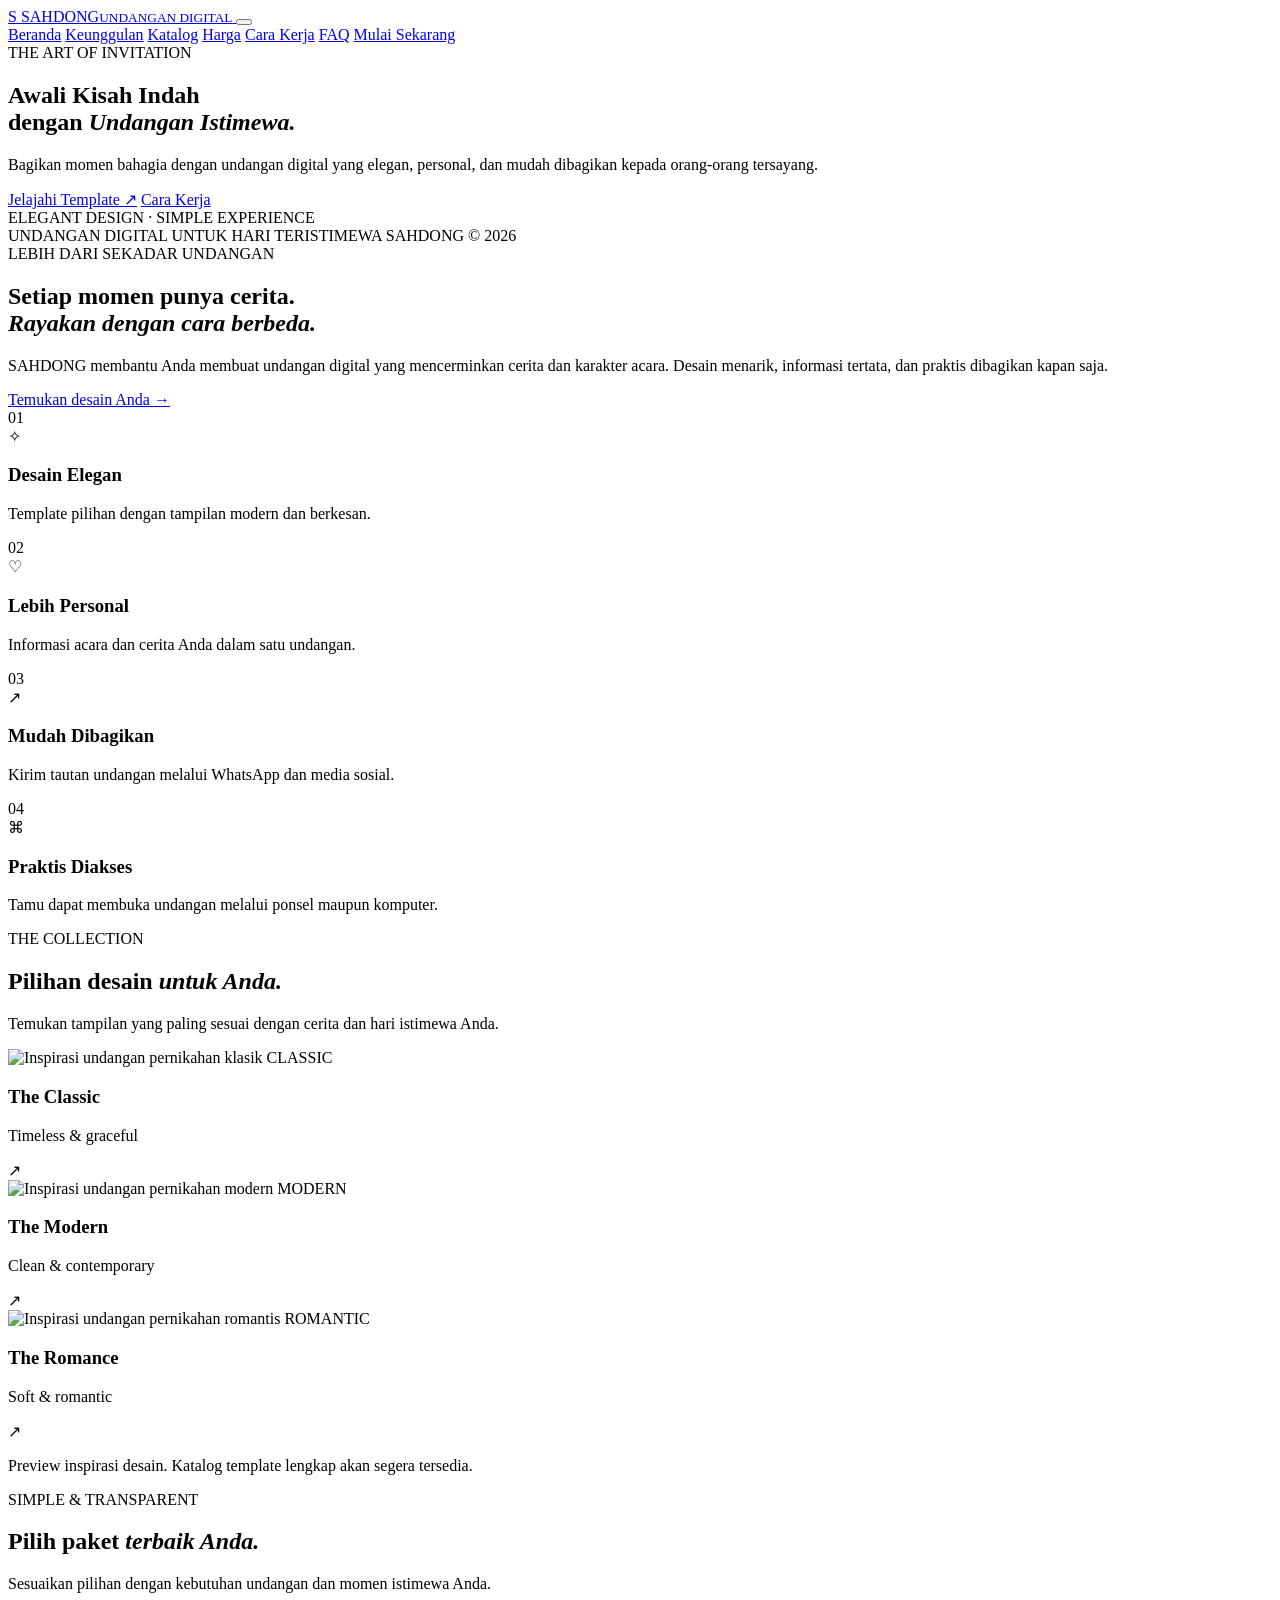
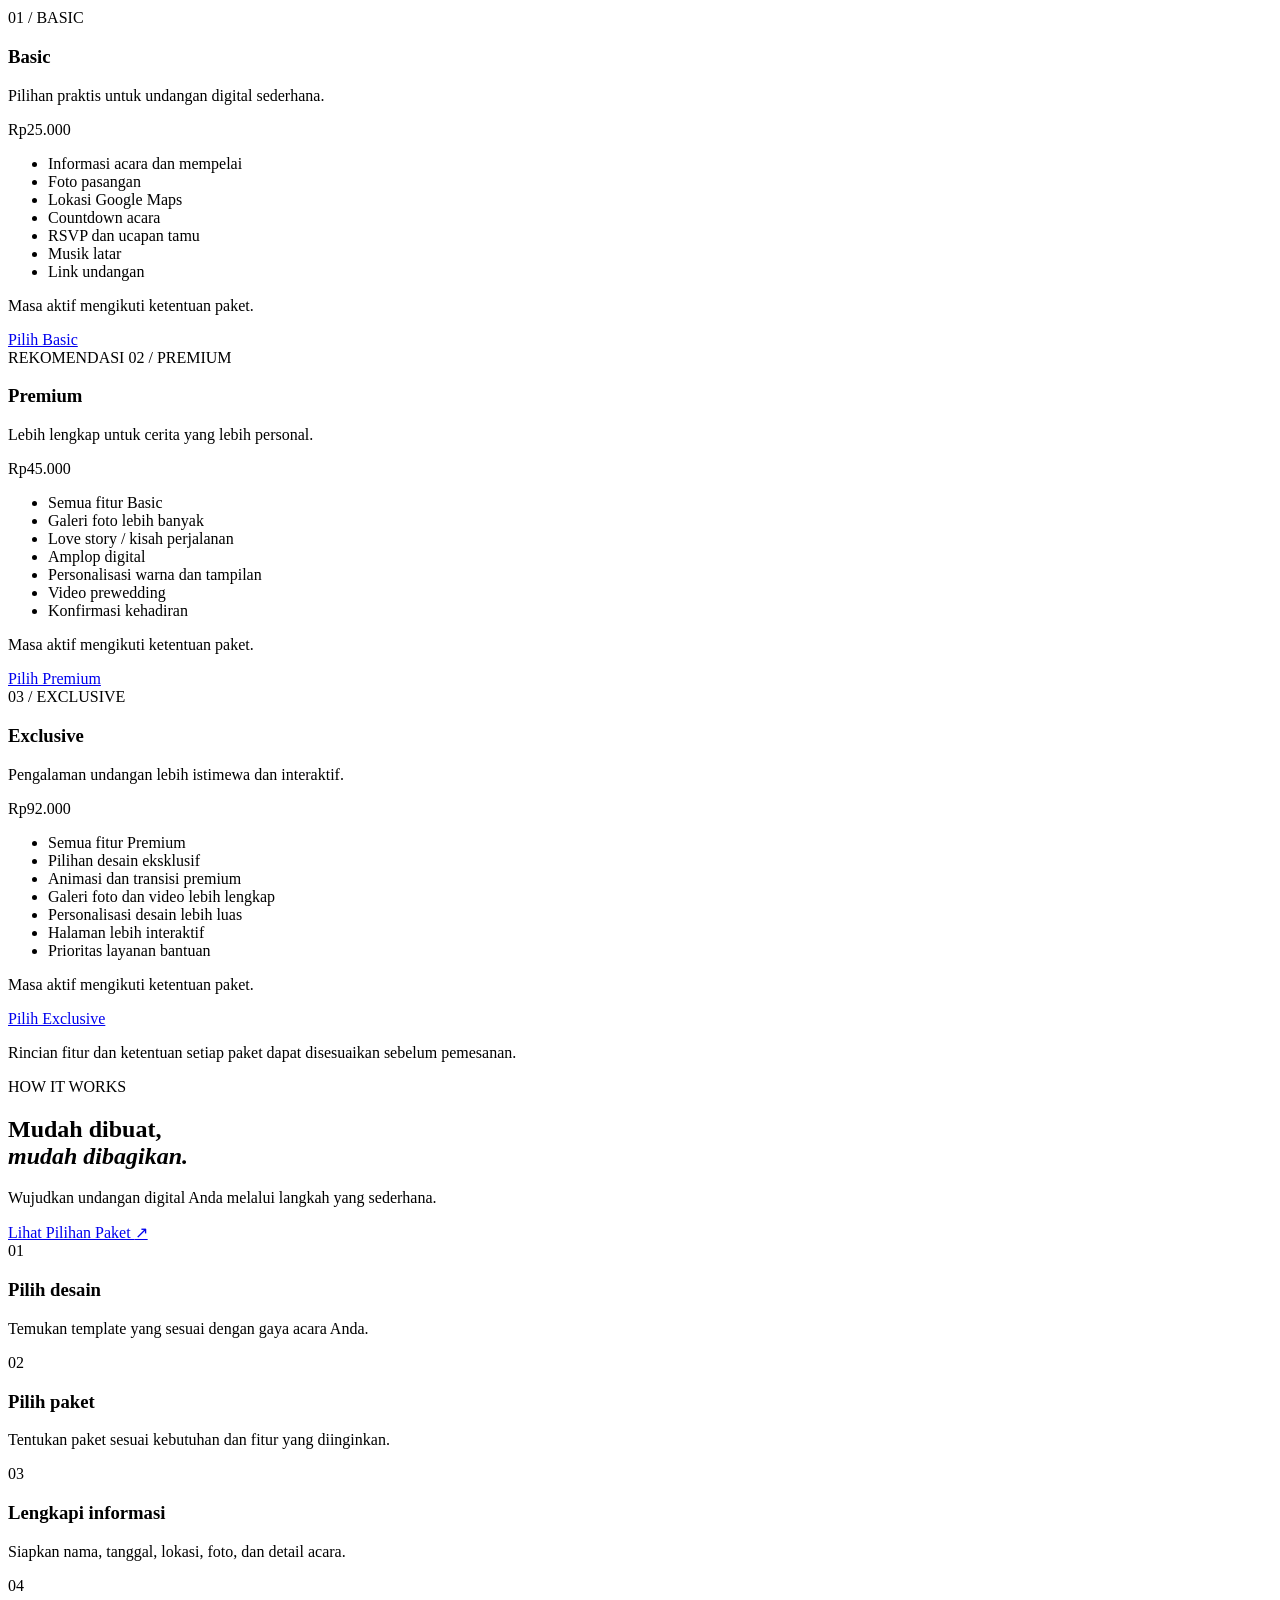
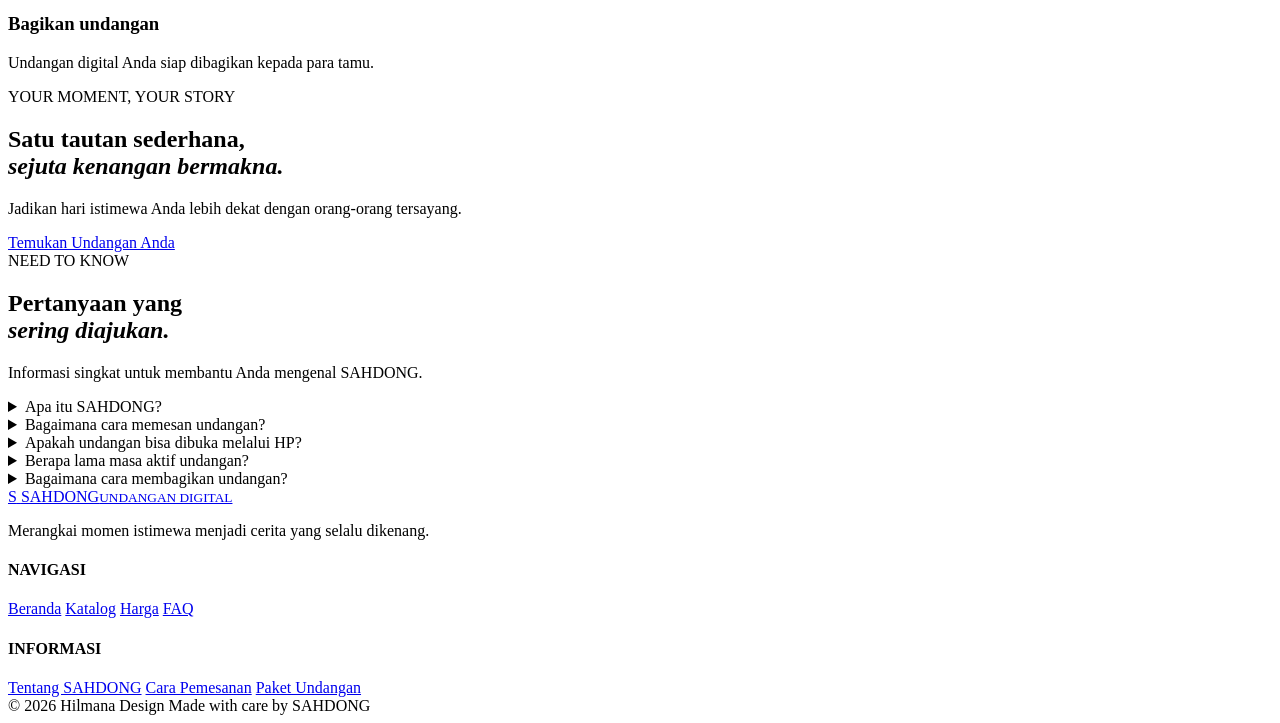
==== public/index.html @ e16416e6 "Update index.html" ====
<!DOCTYPE html>
<html lang="id">
<head>
  <meta charset="UTF-8">
  <meta name="viewport" content="width=device-width, initial-scale=1.0">
  <meta name="theme-color" content="#172b40">
  <meta name="description" content="SAHDONG - Buat undangan digital elegan, praktis, dan berkesan untuk momen istimewa Anda.">
  <title>SAHDONG — Undangan Digital Elegan</title>
  <link rel="preconnect" href="https://fonts.googleapis.com">
  <link rel="preconnect" href="https://fonts.gstatic.com" crossorigin>
  <link href="https://fonts.googleapis.com/css2?family=DM+Sans:wght@400;500;600;700&family=Playfair+Display:wght@500;600;700&display=swap" rel="stylesheet">
 <link rel="stylesheet" href="/assets/css/style.css?v=20261125">
</head>
<body>

  <header class="site-header">
    <div class="container nav-wrap">
      <a class="brand" href="#beranda">
        <span class="brand-mark">S</span>
        <span>SAHDONG<small>UNDANGAN DIGITAL</small></span>
      </a>

      <button class="menu-toggle" id="menuToggle" aria-label="Buka menu" aria-expanded="false">
        <span></span><span></span><span></span>
      </button>

      <nav class="main-nav" id="mainNav">
        <a href="#beranda">Beranda</a>
        <a href="#keunggulan">Keunggulan</a>
        <a href="#katalog">Katalog</a>
        <a href="#harga">Harga</a>
        <a href="#cara-kerja">Cara Kerja</a>
        <a href="#faq">FAQ</a>
        <a class="nav-login" href="#harga">Mulai Sekarang</a>
      </nav>
    </div>
  </header>

  <main>
    <section class="hero" id="beranda">
      <div class="hero-overlay"></div>
      <div class="container hero-content">
        <span class="eyebrow light">THE ART OF INVITATION</span>
        <h1>Awali Kisah Indah<br>dengan <em>Undangan Istimewa.</em></h1>
        <p>
          Bagikan momen bahagia dengan undangan digital yang elegan,
          personal, dan mudah dibagikan kepada orang-orang tersayang.
        </p>
        <div class="hero-actions">
          <a href="#katalog" class="btn btn-gold">Jelajahi Template <span>↗</span></a>
          <a href="#cara-kerja" class="btn btn-outline">Cara Kerja</a>
        </div>
        <div class="hero-note">
          <span class="note-line"></span>
          ELEGANT DESIGN · SIMPLE EXPERIENCE
        </div>
      </div>
      <div class="hero-bottom">
        <span>UNDANGAN DIGITAL UNTUK HARI TERISTIMEWA</span>
        <span>SAHDONG © 2026</span>
      </div>
    </section>

    <section class="intro section-space" id="keunggulan">
      <div class="container intro-grid">
        <div>
          <span class="eyebrow">LEBIH DARI SEKADAR UNDANGAN</span>
          <h2>Setiap momen punya cerita.<br><em>Rayakan dengan cara berbeda.</em></h2>
        </div>
        <div class="intro-copy">
          <p>
            SAHDONG membantu Anda membuat undangan digital yang
            mencerminkan cerita dan karakter acara. Desain menarik,
            informasi tertata, dan praktis dibagikan kapan saja.
          </p>
          <a class="text-link" href="#katalog">Temukan desain Anda <span>→</span></a>
        </div>
      </div>

      <div class="container feature-grid">
        <article class="feature-card">
          <span class="feature-number">01</span>
          <div class="feature-icon">✧</div>
          <h3>Desain Elegan</h3>
          <p>Template pilihan dengan tampilan modern dan berkesan.</p>
        </article>
        <article class="feature-card">
          <span class="feature-number">02</span>
          <div class="feature-icon">♡</div>
          <h3>Lebih Personal</h3>
          <p>Informasi acara dan cerita Anda dalam satu undangan.</p>
        </article>
        <article class="feature-card">
          <span class="feature-number">03</span>
          <div class="feature-icon">↗</div>
          <h3>Mudah Dibagikan</h3>
          <p>Kirim tautan undangan melalui WhatsApp dan media sosial.</p>
        </article>
        <article class="feature-card">
          <span class="feature-number">04</span>
          <div class="feature-icon">⌘</div>
          <h3>Praktis Diakses</h3>
          <p>Tamu dapat membuka undangan melalui ponsel maupun komputer.</p>
        </article>
      </div>
    </section>

    <section class="catalog-section section-space" id="katalog">
      <div class="container">
        <div class="section-heading">
          <div>
            <span class="eyebrow">THE COLLECTION</span>
            <h2>Pilihan desain <em>untuk Anda.</em></h2>
          </div>
          <p>Temukan tampilan yang paling sesuai dengan cerita dan hari istimewa Anda.</p>
        </div>

        <div class="catalog-grid">
          <article class="template-card">
            <div class="template-image">
              <img src="https://images.unsplash.com/photo-1519741497674-611481863552?auto=format&fit=crop&w=900&q=85" alt="Inspirasi undangan pernikahan klasik">
              <span class="template-tag">CLASSIC</span>
            </div>
            <div class="template-info">
              <div><h3>The Classic</h3><p>Timeless & graceful</p></div>
              <span class="template-arrow">↗</span>
            </div>
          </article>

          <article class="template-card">
            <div class="template-image">
              <img src="https://images.unsplash.com/photo-1511285560929-80b456fea0bc?auto=format&fit=crop&w=900&q=85" alt="Inspirasi undangan pernikahan modern">
              <span class="template-tag">MODERN</span>
            </div>
            <div class="template-info">
              <div><h3>The Modern</h3><p>Clean & contemporary</p></div>
              <span class="template-arrow">↗</span>
            </div>
          </article>

          <article class="template-card">
            <div class="template-image">
              <img src="https://images.unsplash.com/photo-1465495976277-4387d4b0e4a6?auto=format&fit=crop&w=900&q=85" alt="Inspirasi undangan pernikahan romantis">
              <span class="template-tag">ROMANTIC</span>
            </div>
            <div class="template-info">
              <div><h3>The Romance</h3><p>Soft & romantic</p></div>
              <span class="template-arrow">↗</span>
            </div>
          </article>
        </div>
        <p class="catalog-note">Preview inspirasi desain. Katalog template lengkap akan segera tersedia.</p>
      </div>
    </section>

    <section class="pricing-section section-space" id="harga">
      <div class="container">
        <div class="section-heading centered">
          <span class="eyebrow">SIMPLE & TRANSPARENT</span>
          <h2>Pilih paket <em>terbaik Anda.</em></h2>
          <p>Sesuaikan pilihan dengan kebutuhan undangan dan momen istimewa Anda.</p>
        </div>

        <div class="pricing-grid">
          <article class="price-card">
            <span class="price-label">01 / BASIC</span>
            <h3>Basic</h3>
            <p class="price-desc">Pilihan praktis untuk undangan digital sederhana.</p>
            <div class="price">Rp25.000</div>
            <div class="price-divider"></div>
            <ul>
              <li>Informasi acara dan mempelai</li>
              <li>Foto pasangan</li>
              <li>Lokasi Google Maps</li>
              <li>Countdown acara</li>
              <li>RSVP dan ucapan tamu</li>
              <li>Musik latar</li>
              <li>Link undangan</li>
            </ul>
            <p class="validity">Masa aktif mengikuti ketentuan paket.</p>
            <a href="#cara-kerja" class="btn btn-price">Pilih Basic</a>
          </article>

          <article class="price-card featured">
            <span class="popular-label">REKOMENDASI</span>
            <span class="price-label">02 / PREMIUM</span>
            <h3>Premium</h3>
            <p class="price-desc">Lebih lengkap untuk cerita yang lebih personal.</p>
            <div class="price">Rp45.000</div>
            <div class="price-divider"></div>
            <ul>
              <li>Semua fitur Basic</li>
              <li>Galeri foto lebih banyak</li>
              <li>Love story / kisah perjalanan</li>
              <li>Amplop digital</li>
              <li>Personalisasi warna dan tampilan</li>
              <li>Video prewedding</li>
              <li>Konfirmasi kehadiran</li>
            </ul>
            <p class="validity">Masa aktif mengikuti ketentuan paket.</p>
            <a href="#cara-kerja" class="btn btn-gold btn-price">Pilih Premium</a>
          </article>

          <article class="price-card">
            <span class="price-label">03 / EXCLUSIVE</span>
            <h3>Exclusive</h3>
            <p class="price-desc">Pengalaman undangan lebih istimewa dan interaktif.</p>
            <div class="price">Rp92.000</div>
            <div class="price-divider"></div>
            <ul>
              <li>Semua fitur Premium</li>
              <li>Pilihan desain eksklusif</li>
              <li>Animasi dan transisi premium</li>
              <li>Galeri foto dan video lebih lengkap</li>
              <li>Personalisasi desain lebih luas</li>
              <li>Halaman lebih interaktif</li>
              <li>Prioritas layanan bantuan</li>
            </ul>
            <p class="validity">Masa aktif mengikuti ketentuan paket.</p>
            <a href="#cara-kerja" class="btn btn-price">Pilih Exclusive</a>
          </article>
        </div>
        <p class="pricing-note">Rincian fitur dan ketentuan setiap paket dapat disesuaikan sebelum pemesanan.</p>
      </div>
    </section>

    <section class="process-section section-space" id="cara-kerja">
      <div class="container process-grid">
        <div class="process-heading">
          <span class="eyebrow">HOW IT WORKS</span>
          <h2>Mudah dibuat,<br><em>mudah dibagikan.</em></h2>
          <p>Wujudkan undangan digital Anda melalui langkah yang sederhana.</p>
          <a href="#harga" class="btn btn-gold">Lihat Pilihan Paket <span>↗</span></a>
        </div>
        <div class="steps">
          <article class="step">
            <span>01</span>
            <div><h3>Pilih desain</h3><p>Temukan template yang sesuai dengan gaya acara Anda.</p></div>
          </article>
          <article class="step">
            <span>02</span>
            <div><h3>Pilih paket</h3><p>Tentukan paket sesuai kebutuhan dan fitur yang diinginkan.</p></div>
          </article>
          <article class="step">
            <span>03</span>
            <div><h3>Lengkapi informasi</h3><p>Siapkan nama, tanggal, lokasi, foto, dan detail acara.</p></div>
          </article>
          <article class="step">
            <span>04</span>
            <div><h3>Bagikan undangan</h3><p>Undangan digital Anda siap dibagikan kepada para tamu.</p></div>
          </article>
        </div>
      </div>
    </section>

    <section class="quote-section">
      <div class="container quote-content">
        <span class="eyebrow light">YOUR MOMENT, YOUR STORY</span>
     <h2 class="quote-title">Satu tautan sederhana,<br><em>sejuta kenangan bermakna.</em></h2>
        <p>Jadikan hari istimewa Anda lebih dekat dengan orang-orang tersayang.</p>
        <a href="#katalog" class="btn btn-gold">Temukan Undangan Anda</a>
      </div>
    </section>

    <section class="faq-section section-space" id="faq">
      <div class="container faq-grid">
        <div>
          <span class="eyebrow">NEED TO KNOW</span>
          <h2>Pertanyaan yang<br><em>sering diajukan.</em></h2>
          <p>Informasi singkat untuk membantu Anda mengenal SAHDONG.</p>
        </div>
        <div class="faq-list">
          <details>
            <summary>Apa itu SAHDONG?</summary>
            <p>SAHDONG adalah platform undangan digital untuk membantu Anda membuat dan membagikan undangan acara secara online.</p>
          </details>
          <details>
            <summary>Bagaimana cara memesan undangan?</summary>
            <p>Pilih desain dan paket yang diinginkan, kemudian lengkapi informasi acara melalui proses pemesanan yang tersedia.</p>
          </details>
          <details>
            <summary>Apakah undangan bisa dibuka melalui HP?</summary>
            <p>Ya. Halaman undangan dirancang agar dapat diakses melalui ponsel maupun komputer.</p>
          </details>
          <details>
            <summary>Berapa lama masa aktif undangan?</summary>
            <p>Masa aktif mengikuti paket yang dipilih. Rincian durasi setiap paket akan ditampilkan pada ketentuan pemesanan.</p>
          </details>
          <details>
            <summary>Bagaimana cara membagikan undangan?</summary>
            <p>Undangan dibagikan menggunakan tautan yang dapat dikirim melalui WhatsApp atau media sosial.</p>
          </details>
        </div>
      </div>
    </section>
  </main>

  <footer class="site-footer">
    <div class="container footer-main">
      <div class="footer-brand">
        <a class="brand brand-light" href="#beranda">
          <span class="brand-mark">S</span>
          <span>SAHDONG<small>UNDANGAN DIGITAL</small></span>
        </a>
        <p>Merangkai momen istimewa menjadi cerita yang selalu dikenang.</p>
      </div>
      <div class="footer-links">
        <h4>NAVIGASI</h4>
        <a href="#beranda">Beranda</a>
        <a href="#katalog">Katalog</a>
        <a href="#harga">Harga</a>
        <a href="#faq">FAQ</a>
      </div>
      <div class="footer-links">
        <h4>INFORMASI</h4>
        <a href="#keunggulan">Tentang SAHDONG</a>
        <a href="#cara-kerja">Cara Pemesanan</a>
        <a href="#harga">Paket Undangan</a>
      </div>
    </div>
    <div class="container footer-bottom">
      <span>© <span data-year>2026</span> Hilmana Design</span>
      <span>Made with care by SAHDONG</span>
    </div>
  </footer>

  <script src="/assets/js/app.js" defer></script>
</body>
</html>
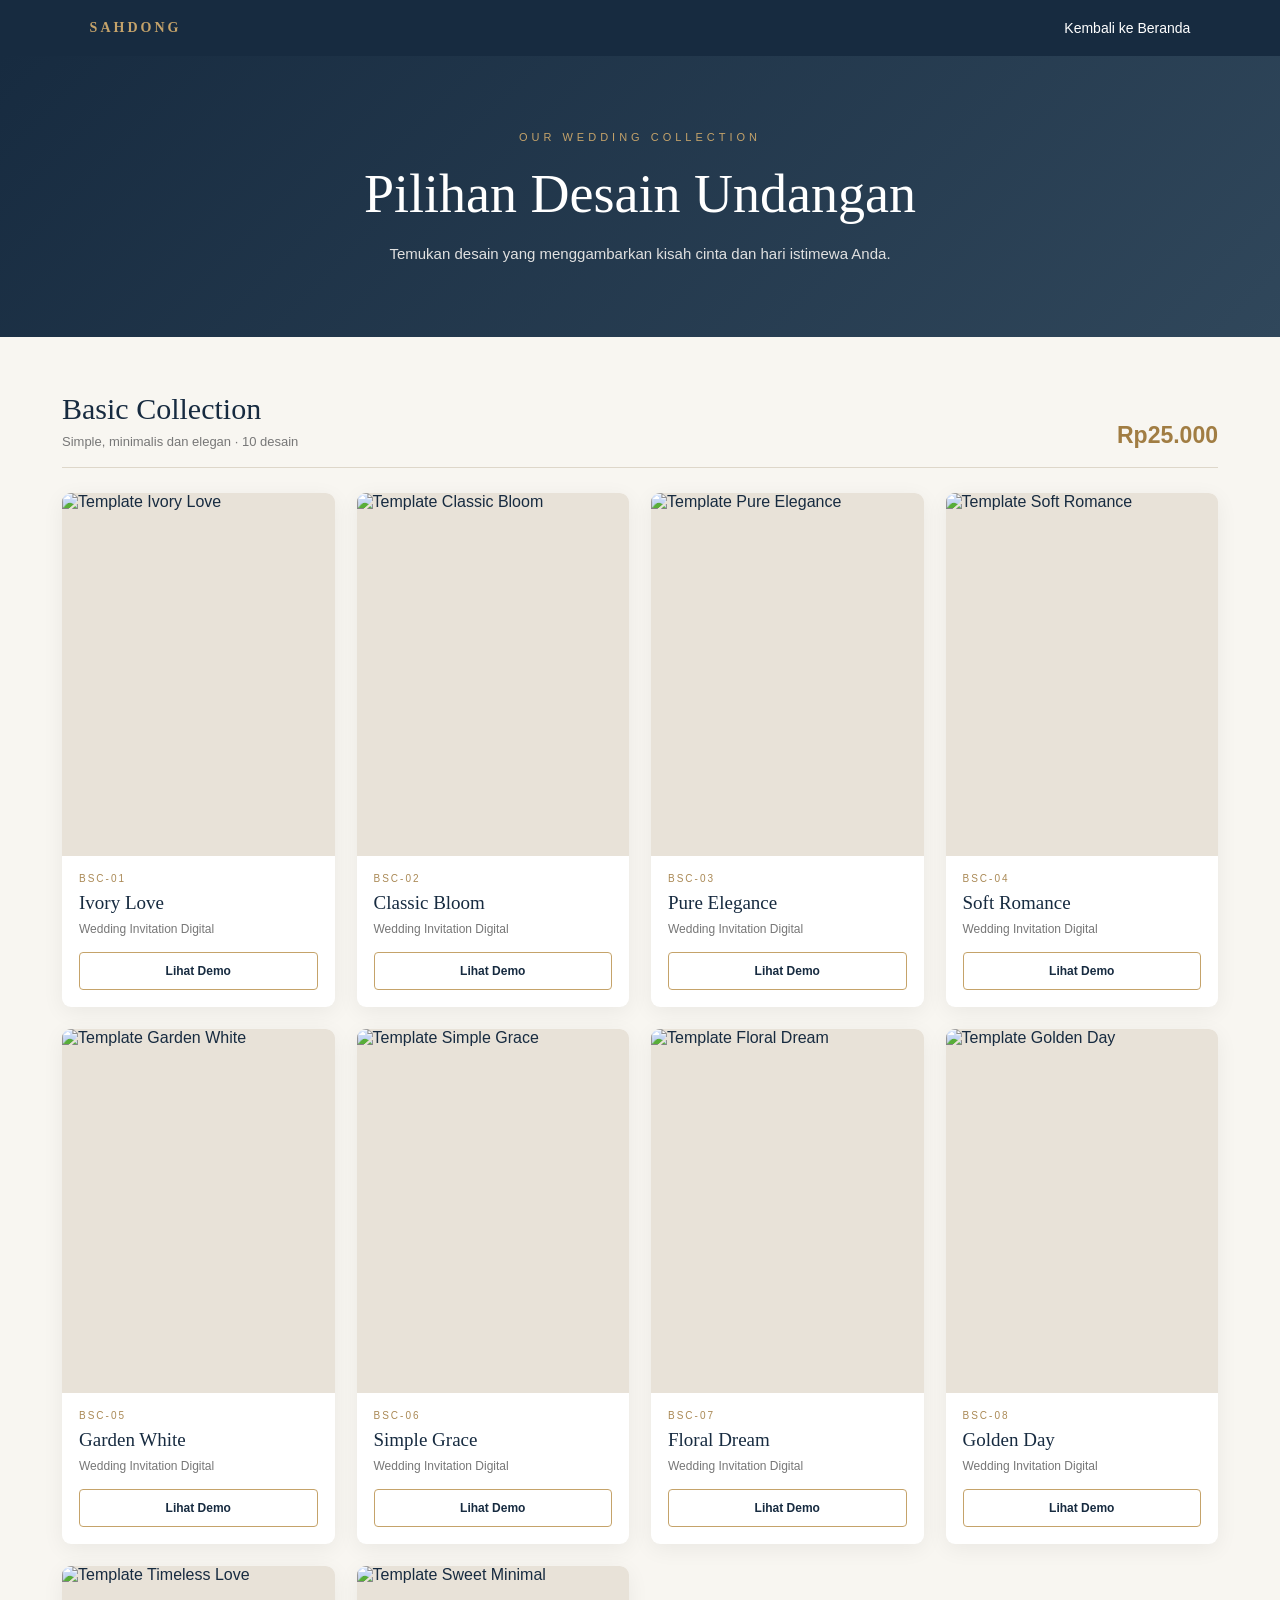
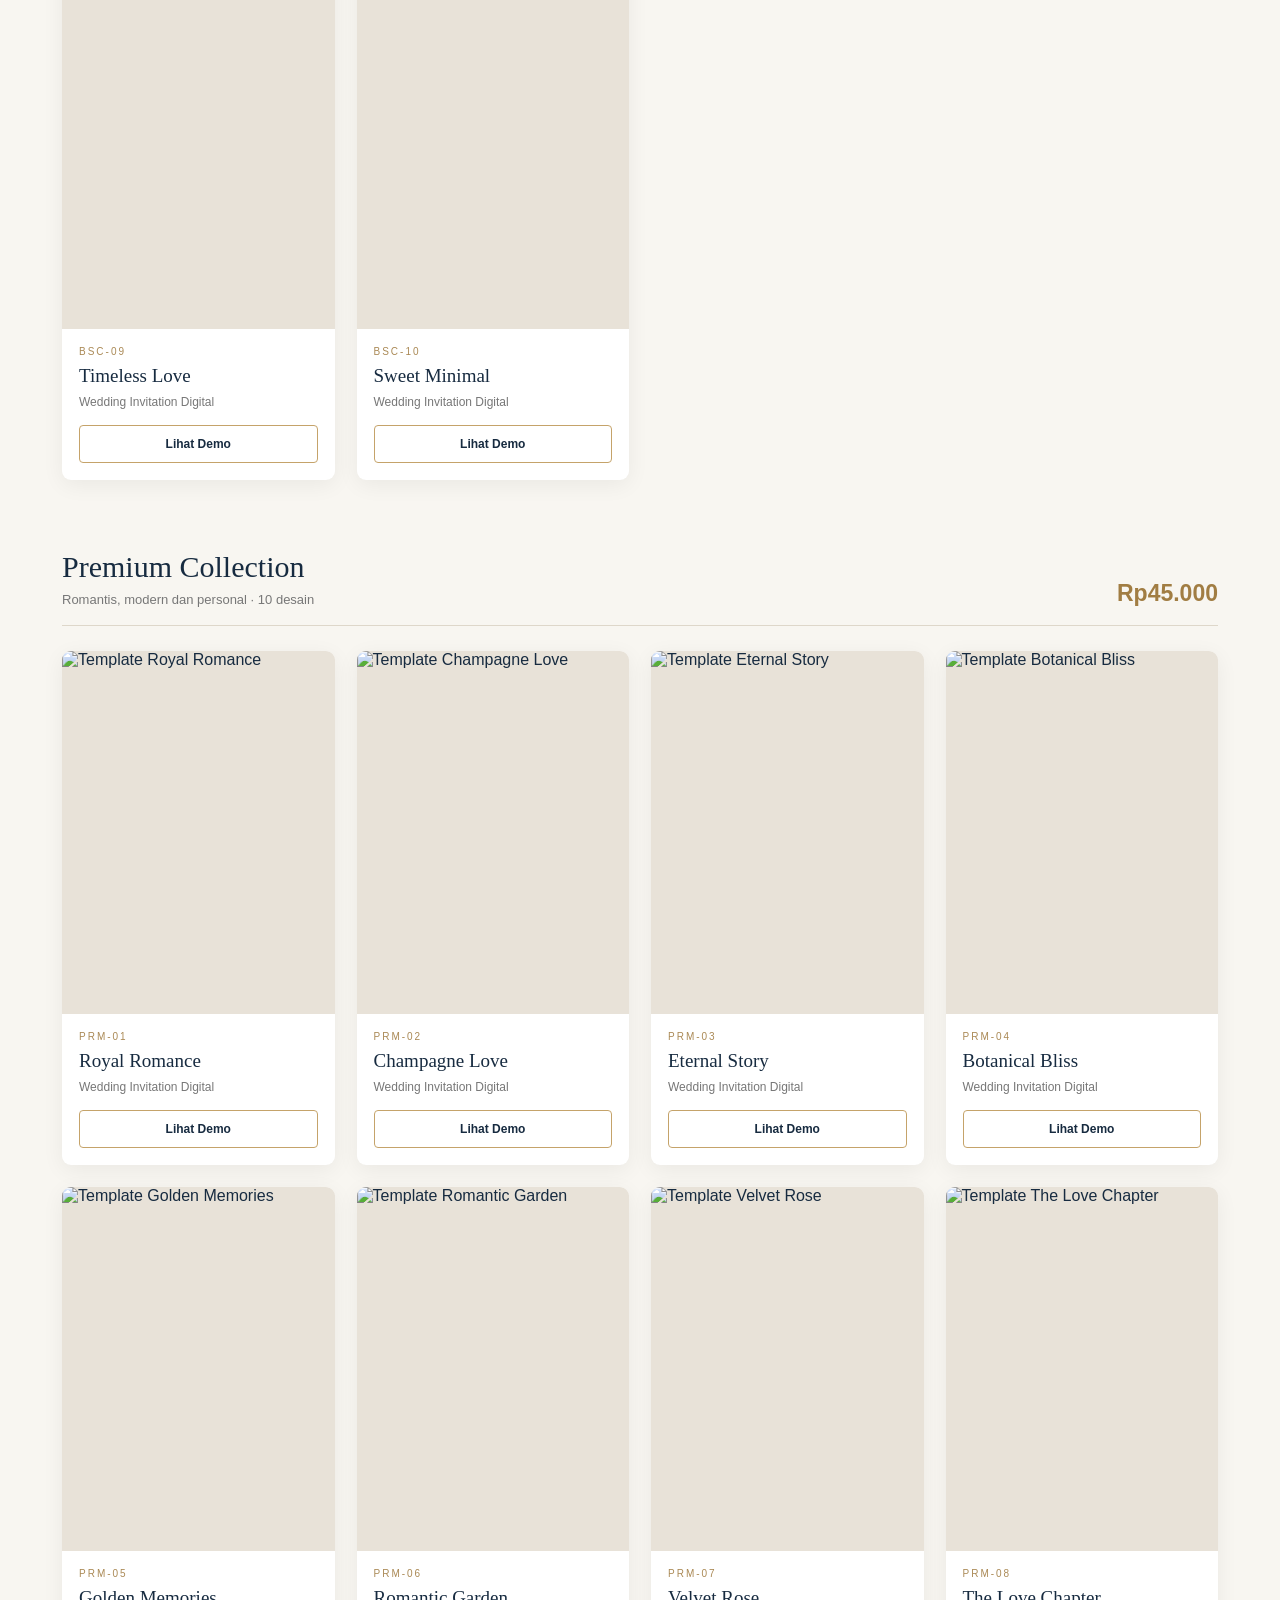
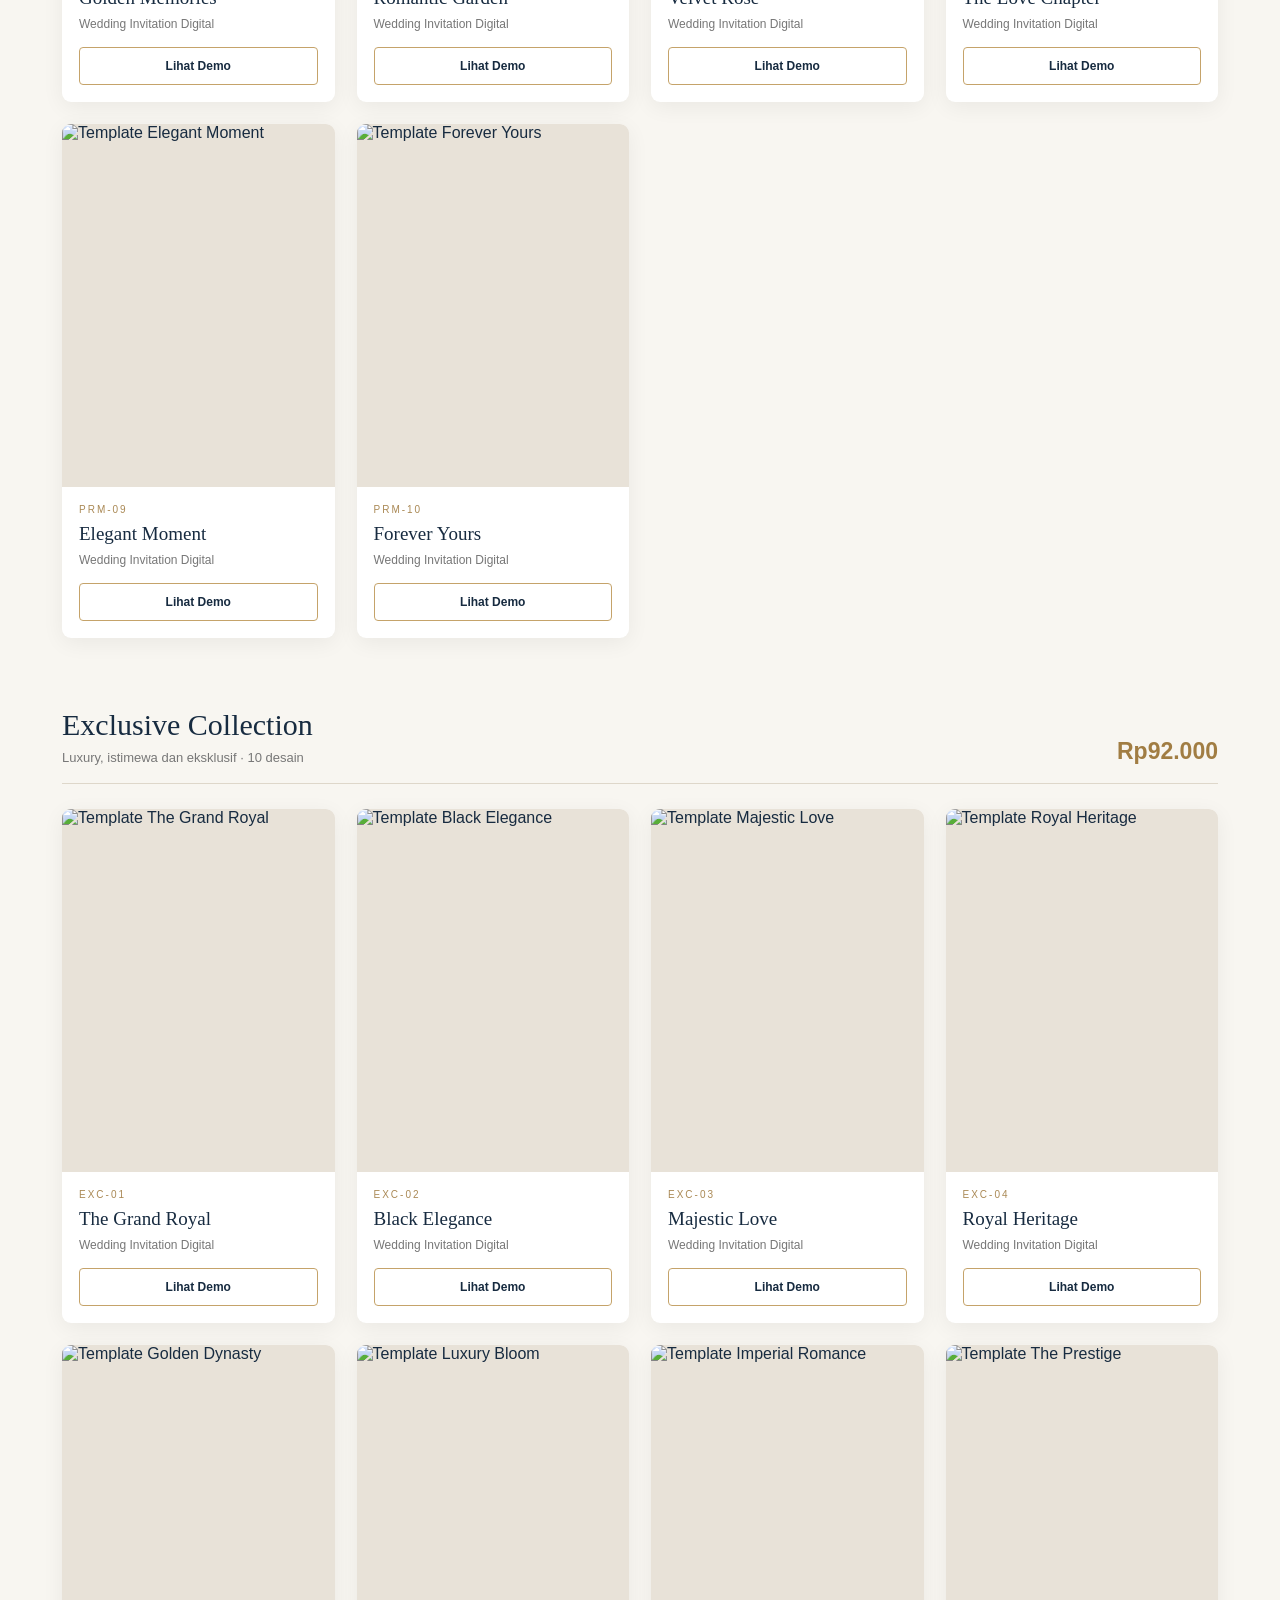
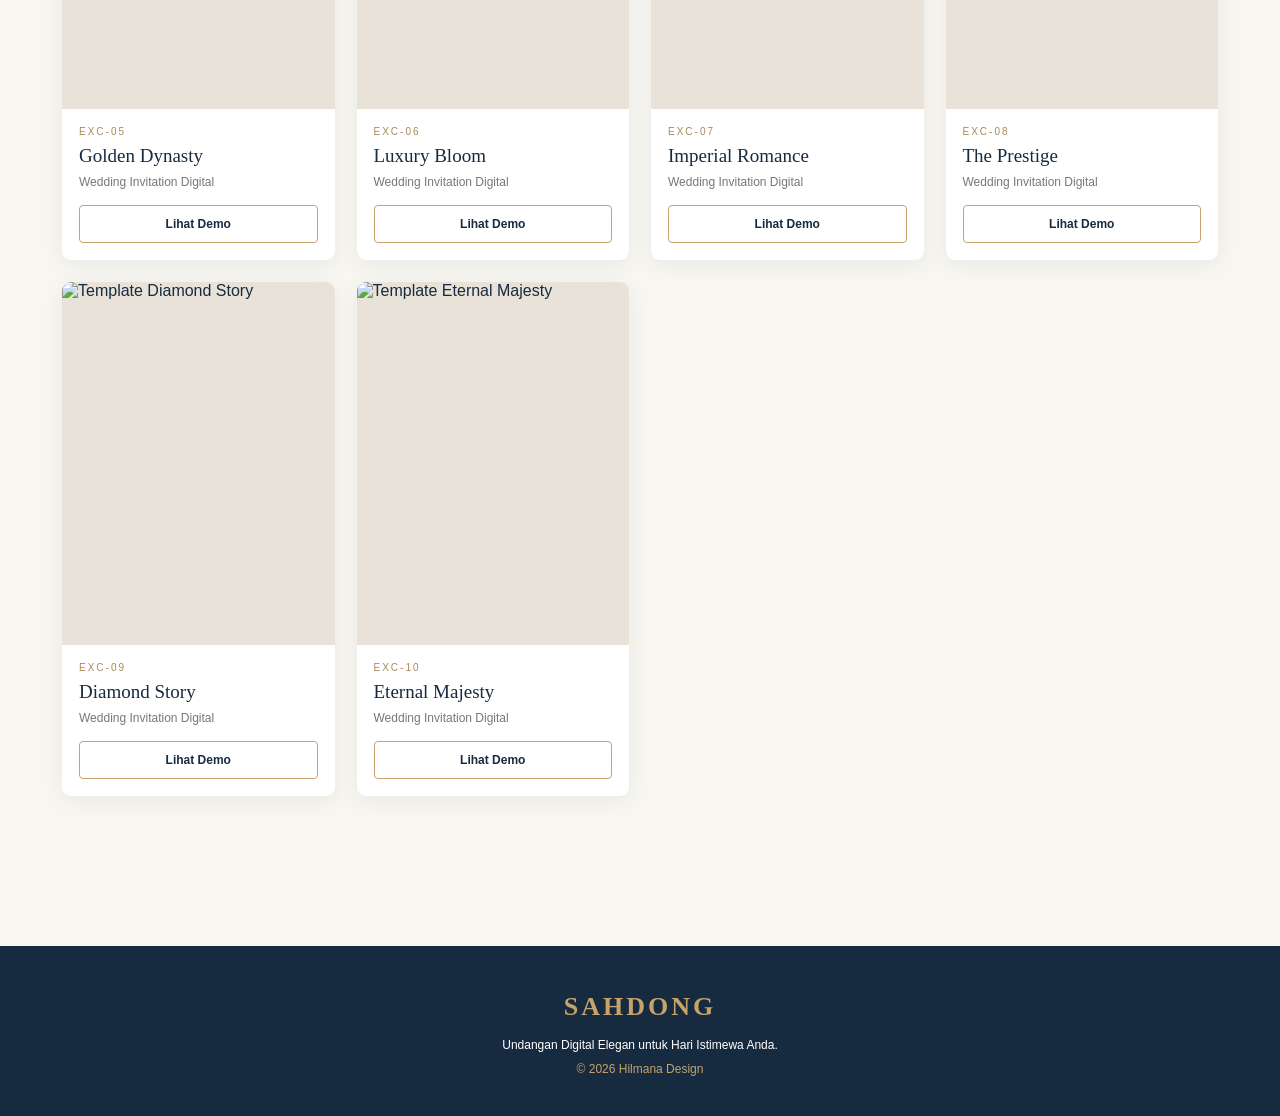
==== commit 1ed17815: "Update index.html" ====
--- a/public/index.html
+++ b/public/index.html
@@ -4,327 +4,403 @@
 <head>
   <meta charset="UTF-8">
   <meta name="viewport" content="width=device-width, initial-scale=1.0">
-  <meta name="theme-color" content="#172b40">
-  <meta name="description" content="SAHDONG - Buat undangan digital elegan, praktis, dan berkesan untuk momen istimewa Anda.">
-  <title>SAHDONG — Undangan Digital Elegan</title>
-  <link rel="preconnect" href="https://fonts.googleapis.com">
-  <link rel="preconnect" href="https://fonts.gstatic.com" crossorigin>
-  <link href="https://fonts.googleapis.com/css2?family=DM+Sans:wght@400;500;600;700&family=Playfair+Display:wght@500;600;700&display=swap" rel="stylesheet">
- <link rel="stylesheet" href="/assets/css/style.css?v=20261125">
+  <meta name="description" content="Temukan 30 desain undangan digital pernikahan elegan di SAHDONG. Pilih paket Basic, Premium, atau Exclusive.">
+  <title>Katalog Undangan Digital | SAHDONG</title>
+  <link rel="stylesheet" href="/assets/css/style.css?v=20261125">
+
+  <style>
+    :root {
+      --navy: #172b40;
+      --gold: #c5a36a;
+      --ivory: #f8f6f1;
+      --white: #fff;
+      --muted: #777;
+    }
+
+    * { box-sizing: border-box; }
+
+    body {
+      margin: 0;
+      background: var(--ivory);
+      color: var(--navy);
+      font-family: Arial, sans-serif;
+    }
+
+    a { color: inherit; text-decoration: none; }
+
+    .catalog-nav {
+      background: var(--navy);
+      color: white;
+      padding: 20px 7%;
+      display: flex;
+      align-items: center;
+      justify-content: space-between;
+    }
+
+    .brand {
+      font-family: Georgia, serif;
+      font-size: 26px;
+      letter-spacing: 3px;
+      color: var(--gold);
+      font-weight: bold;
+    }
+
+    .catalog-nav a { font-size: 14px; }
+
+    .hero {
+      text-align: center;
+      padding: 75px 20px 55px;
+      background: linear-gradient(135deg, #172b40, #30475b);
+      color: white;
+    }
+
+    .hero-label {
+      color: var(--gold);
+      letter-spacing: 4px;
+      font-size: 11px;
+      text-transform: uppercase;
+    }
+
+    .hero h1 {
+      font-family: Georgia, serif;
+      font-size: clamp(34px, 5vw, 54px);
+      font-weight: normal;
+      margin: 20px 0 12px;
+    }
+
+    .hero p {
+      color: #e0e0e0;
+      font-size: 15px;
+      line-height: 1.8;
+    }
+
+    .catalog-container {
+      max-width: 1200px;
+      margin: auto;
+      padding: 55px 22px 80px;
+    }
+
+    .package {
+      margin-bottom: 70px;
+      scroll-margin-top: 25px;
+    }
+
+    .package-heading {
+      display: flex;
+      align-items: end;
+      justify-content: space-between;
+      gap: 20px;
+      border-bottom: 1px solid #ded7ca;
+      padding-bottom: 18px;
+      margin-bottom: 25px;
+    }
+
+    .package-heading h2 {
+      font-family: Georgia, serif;
+      font-size: 30px;
+      font-weight: normal;
+      margin: 0 0 8px;
+    }
+
+    .package-heading p {
+      color: var(--muted);
+      margin: 0;
+      font-size: 13px;
+    }
+
+    .price {
+      color: #a17d43;
+      font-size: 23px;
+      font-weight: bold;
+      white-space: nowrap;
+    }
+
+    .template-grid {
+      display: grid;
+      grid-template-columns: repeat(4, 1fr);
+      gap: 22px;
+    }
+
+    .template-card {
+      background: white;
+      border-radius: 9px;
+      overflow: hidden;
+      box-shadow: 0 5px 22px rgba(0,0,0,.06);
+      transition: transform .25s;
+    }
+
+    .template-card:hover {
+      transform: translateY(-5px);
+    }
+
+    .template-image {
+      width: 100%;
+      aspect-ratio: 3 / 4;
+      object-fit: cover;
+      display: block;
+      background: #e8e2d8;
+    }
+
+    .template-info { padding: 17px; }
+
+    .template-code {
+      color: #aa8955;
+      font-size: 10px;
+      letter-spacing: 2px;
+      text-transform: uppercase;
+    }
+
+    .template-info h3 {
+      font-family: Georgia, serif;
+      font-size: 19px;
+      font-weight: normal;
+      margin: 8px 0;
+    }
+
+    .template-info p {
+      font-size: 12px;
+      color: var(--muted);
+      margin: 0 0 16px;
+    }
+
+    .demo-button {
+      display: block;
+      text-align: center;
+      border: 1px solid var(--gold);
+      padding: 11px;
+      border-radius: 4px;
+      color: var(--navy);
+      font-size: 12px;
+      font-weight: bold;
+    }
+
+    .demo-button:hover {
+      background: var(--navy);
+      border-color: var(--navy);
+      color: white;
+    }
+
+    .catalog-footer {
+      text-align: center;
+      background: var(--navy);
+      color: white;
+      padding: 35px 20px;
+      font-size: 12px;
+      line-height: 2;
+    }
+
+    .catalog-footer span { color: var(--gold); }
+
+    @media(max-width: 900px) {
+      .template-grid { grid-template-columns: repeat(3, 1fr); }
+    }
+
+    @media(max-width: 600px) {
+      .catalog-nav { padding: 17px 20px; }
+      .brand { font-size: 21px; }
+      .hero { padding: 55px 18px 45px; }
+      .catalog-container { padding: 38px 15px 60px; }
+      .package-heading { align-items: start; }
+      .package-heading h2 { font-size: 25px; }
+      .price { font-size: 18px; }
+      .template-grid { grid-template-columns: repeat(2, 1fr); gap: 12px; }
+      .template-info { padding: 12px; }
+      .template-info h3 { font-size: 16px; }
+    }
+  </style>
 </head>
+
 <body>
 
-  <header class="site-header">
-    <div class="container nav-wrap">
-      <a class="brand" href="#beranda">
-        <span class="brand-mark">S</span>
-        <span>SAHDONG<small>UNDANGAN DIGITAL</small></span>
-      </a>
-
-      <button class="menu-toggle" id="menuToggle" aria-label="Buka menu" aria-expanded="false">
-        <span></span><span></span><span></span>
-      </button>
-
-      <nav class="main-nav" id="mainNav">
-        <a href="#beranda">Beranda</a>
-        <a href="#keunggulan">Keunggulan</a>
-        <a href="#katalog">Katalog</a>
-        <a href="#harga">Harga</a>
-        <a href="#cara-kerja">Cara Kerja</a>
-        <a href="#faq">FAQ</a>
-        <a class="nav-login" href="#harga">Mulai Sekarang</a>
-      </nav>
-    </div>
+  <nav class="catalog-nav">
+    <a class="brand" href="/">SAHDONG</a>
+    <a href="/">Kembali ke Beranda</a>
+  </nav>
+
+  <header class="hero">
+    <div class="hero-label">Our Wedding Collection</div>
+    <h1>Pilihan Desain Undangan</h1>
+    <p>Temukan desain yang menggambarkan kisah cinta dan hari istimewa Anda.</p>
   </header>
 
-  <main>
-    <section class="hero" id="beranda">
-      <div class="hero-overlay"></div>
-      <div class="container hero-content">
-        <span class="eyebrow light">THE ART OF INVITATION</span>
-        <h1>Awali Kisah Indah<br>dengan <em>Undangan Istimewa.</em></h1>
-        <p>
-          Bagikan momen bahagia dengan undangan digital yang elegan,
-          personal, dan mudah dibagikan kepada orang-orang tersayang.
-        </p>
-        <div class="hero-actions">
-          <a href="#katalog" class="btn btn-gold">Jelajahi Template <span>↗</span></a>
-          <a href="#cara-kerja" class="btn btn-outline">Cara Kerja</a>
+  <main class="catalog-container">
+
+    <section class="package" id="basic">
+      <div class="package-heading">
+        <div>
+          <h2>Basic Collection</h2>
+          <p>Simple, minimalis dan elegan · 10 desain</p>
         </div>
-        <div class="hero-note">
-          <span class="note-line"></span>
-          ELEGANT DESIGN · SIMPLE EXPERIENCE
+        <div class="price">Rp25.000</div>
+      </div>
+      <div class="template-grid" id="basic-grid"></div>
+    </section>
+
+    <section class="package" id="premium">
+      <div class="package-heading">
+        <div>
+          <h2>Premium Collection</h2>
+          <p>Romantis, modern dan personal · 10 desain</p>
         </div>
+        <div class="price">Rp45.000</div>
       </div>
-      <div class="hero-bottom">
-        <span>UNDANGAN DIGITAL UNTUK HARI TERISTIMEWA</span>
-        <span>SAHDONG © 2026</span>
+      <div class="template-grid" id="premium-grid"></div>
+    </section>
+
+    <section class="package" id="exclusive">
+      <div class="package-heading">
+        <div>
+          <h2>Exclusive Collection</h2>
+          <p>Luxury, istimewa dan eksklusif · 10 desain</p>
+        </div>
+        <div class="price">Rp92.000</div>
       </div>
+      <div class="template-grid" id="exclusive-grid"></div>
     </section>
 
-    <section class="intro section-space" id="keunggulan">
-      <div class="container intro-grid">
-        <div>
-          <span class="eyebrow">LEBIH DARI SEKADAR UNDANGAN</span>
-          <h2>Setiap momen punya cerita.<br><em>Rayakan dengan cara berbeda.</em></h2>
-        </div>
-        <div class="intro-copy">
-          <p>
-            SAHDONG membantu Anda membuat undangan digital yang
-            mencerminkan cerita dan karakter acara. Desain menarik,
-            informasi tertata, dan praktis dibagikan kapan saja.
-          </p>
-          <a class="text-link" href="#katalog">Temukan desain Anda <span>→</span></a>
-        </div>
-      </div>
-
-      <div class="container feature-grid">
-        <article class="feature-card">
-          <span class="feature-number">01</span>
-          <div class="feature-icon">✧</div>
-          <h3>Desain Elegan</h3>
-          <p>Template pilihan dengan tampilan modern dan berkesan.</p>
-        </article>
-        <article class="feature-card">
-          <span class="feature-number">02</span>
-          <div class="feature-icon">♡</div>
-          <h3>Lebih Personal</h3>
-          <p>Informasi acara dan cerita Anda dalam satu undangan.</p>
-        </article>
-        <article class="feature-card">
-          <span class="feature-number">03</span>
-          <div class="feature-icon">↗</div>
-          <h3>Mudah Dibagikan</h3>
-          <p>Kirim tautan undangan melalui WhatsApp dan media sosial.</p>
-        </article>
-        <article class="feature-card">
-          <span class="feature-number">04</span>
-          <div class="feature-icon">⌘</div>
-          <h3>Praktis Diakses</h3>
-          <p>Tamu dapat membuka undangan melalui ponsel maupun komputer.</p>
-        </article>
-      </div>
-    </section>
-
-    <section class="catalog-section section-space" id="katalog">
-      <div class="container">
-        <div class="section-heading">
-          <div>
-            <span class="eyebrow">THE COLLECTION</span>
-            <h2>Pilihan desain <em>untuk Anda.</em></h2>
-          </div>
-          <p>Temukan tampilan yang paling sesuai dengan cerita dan hari istimewa Anda.</p>
-        </div>
-
-        <div class="catalog-grid">
-          <article class="template-card">
-            <div class="template-image">
-              <img src="https://images.unsplash.com/photo-1519741497674-611481863552?auto=format&fit=crop&w=900&q=85" alt="Inspirasi undangan pernikahan klasik">
-              <span class="template-tag">CLASSIC</span>
-            </div>
-            <div class="template-info">
-              <div><h3>The Classic</h3><p>Timeless & graceful</p></div>
-              <span class="template-arrow">↗</span>
-            </div>
-          </article>
-
-          <article class="template-card">
-            <div class="template-image">
-              <img src="https://images.unsplash.com/photo-1511285560929-80b456fea0bc?auto=format&fit=crop&w=900&q=85" alt="Inspirasi undangan pernikahan modern">
-              <span class="template-tag">MODERN</span>
-            </div>
-            <div class="template-info">
-              <div><h3>The Modern</h3><p>Clean & contemporary</p></div>
-              <span class="template-arrow">↗</span>
-            </div>
-          </article>
-
-          <article class="template-card">
-            <div class="template-image">
-              <img src="https://images.unsplash.com/photo-1465495976277-4387d4b0e4a6?auto=format&fit=crop&w=900&q=85" alt="Inspirasi undangan pernikahan romantis">
-              <span class="template-tag">ROMANTIC</span>
-            </div>
-            <div class="template-info">
-              <div><h3>The Romance</h3><p>Soft & romantic</p></div>
-              <span class="template-arrow">↗</span>
-            </div>
-          </article>
-        </div>
-        <p class="catalog-note">Preview inspirasi desain. Katalog template lengkap akan segera tersedia.</p>
-      </div>
-    </section>
-
-    <section class="pricing-section section-space" id="harga">
-      <div class="container">
-        <div class="section-heading centered">
-          <span class="eyebrow">SIMPLE & TRANSPARENT</span>
-          <h2>Pilih paket <em>terbaik Anda.</em></h2>
-          <p>Sesuaikan pilihan dengan kebutuhan undangan dan momen istimewa Anda.</p>
-        </div>
-
-        <div class="pricing-grid">
-          <article class="price-card">
-            <span class="price-label">01 / BASIC</span>
-            <h3>Basic</h3>
-            <p class="price-desc">Pilihan praktis untuk undangan digital sederhana.</p>
-            <div class="price">Rp25.000</div>
-            <div class="price-divider"></div>
-            <ul>
-              <li>Informasi acara dan mempelai</li>
-              <li>Foto pasangan</li>
-              <li>Lokasi Google Maps</li>
-              <li>Countdown acara</li>
-              <li>RSVP dan ucapan tamu</li>
-              <li>Musik latar</li>
-              <li>Link undangan</li>
-            </ul>
-            <p class="validity">Masa aktif mengikuti ketentuan paket.</p>
-            <a href="#cara-kerja" class="btn btn-price">Pilih Basic</a>
-          </article>
-
-          <article class="price-card featured">
-            <span class="popular-label">REKOMENDASI</span>
-            <span class="price-label">02 / PREMIUM</span>
-            <h3>Premium</h3>
-            <p class="price-desc">Lebih lengkap untuk cerita yang lebih personal.</p>
-            <div class="price">Rp45.000</div>
-            <div class="price-divider"></div>
-            <ul>
-              <li>Semua fitur Basic</li>
-              <li>Galeri foto lebih banyak</li>
-              <li>Love story / kisah perjalanan</li>
-              <li>Amplop digital</li>
-              <li>Personalisasi warna dan tampilan</li>
-              <li>Video prewedding</li>
-              <li>Konfirmasi kehadiran</li>
-            </ul>
-            <p class="validity">Masa aktif mengikuti ketentuan paket.</p>
-            <a href="#cara-kerja" class="btn btn-gold btn-price">Pilih Premium</a>
-          </article>
-
-          <article class="price-card">
-            <span class="price-label">03 / EXCLUSIVE</span>
-            <h3>Exclusive</h3>
-            <p class="price-desc">Pengalaman undangan lebih istimewa dan interaktif.</p>
-            <div class="price">Rp92.000</div>
-            <div class="price-divider"></div>
-            <ul>
-              <li>Semua fitur Premium</li>
-              <li>Pilihan desain eksklusif</li>
-              <li>Animasi dan transisi premium</li>
-              <li>Galeri foto dan video lebih lengkap</li>
-              <li>Personalisasi desain lebih luas</li>
-              <li>Halaman lebih interaktif</li>
-              <li>Prioritas layanan bantuan</li>
-            </ul>
-            <p class="validity">Masa aktif mengikuti ketentuan paket.</p>
-            <a href="#cara-kerja" class="btn btn-price">Pilih Exclusive</a>
-          </article>
-        </div>
-        <p class="pricing-note">Rincian fitur dan ketentuan setiap paket dapat disesuaikan sebelum pemesanan.</p>
-      </div>
-    </section>
-
-    <section class="process-section section-space" id="cara-kerja">
-      <div class="container process-grid">
-        <div class="process-heading">
-          <span class="eyebrow">HOW IT WORKS</span>
-          <h2>Mudah dibuat,<br><em>mudah dibagikan.</em></h2>
-          <p>Wujudkan undangan digital Anda melalui langkah yang sederhana.</p>
-          <a href="#harga" class="btn btn-gold">Lihat Pilihan Paket <span>↗</span></a>
-        </div>
-        <div class="steps">
-          <article class="step">
-            <span>01</span>
-            <div><h3>Pilih desain</h3><p>Temukan template yang sesuai dengan gaya acara Anda.</p></div>
-          </article>
-          <article class="step">
-            <span>02</span>
-            <div><h3>Pilih paket</h3><p>Tentukan paket sesuai kebutuhan dan fitur yang diinginkan.</p></div>
-          </article>
-          <article class="step">
-            <span>03</span>
-            <div><h3>Lengkapi informasi</h3><p>Siapkan nama, tanggal, lokasi, foto, dan detail acara.</p></div>
-          </article>
-          <article class="step">
-            <span>04</span>
-            <div><h3>Bagikan undangan</h3><p>Undangan digital Anda siap dibagikan kepada para tamu.</p></div>
-          </article>
-        </div>
-      </div>
-    </section>
-
-    <section class="quote-section">
-      <div class="container quote-content">
-        <span class="eyebrow light">YOUR MOMENT, YOUR STORY</span>
-     <h2 class="quote-title">Satu tautan sederhana,<br><em>sejuta kenangan bermakna.</em></h2>
-        <p>Jadikan hari istimewa Anda lebih dekat dengan orang-orang tersayang.</p>
-        <a href="#katalog" class="btn btn-gold">Temukan Undangan Anda</a>
-      </div>
-    </section>
-
-    <section class="faq-section section-space" id="faq">
-      <div class="container faq-grid">
-        <div>
-          <span class="eyebrow">NEED TO KNOW</span>
-          <h2>Pertanyaan yang<br><em>sering diajukan.</em></h2>
-          <p>Informasi singkat untuk membantu Anda mengenal SAHDONG.</p>
-        </div>
-        <div class="faq-list">
-          <details>
-            <summary>Apa itu SAHDONG?</summary>
-            <p>SAHDONG adalah platform undangan digital untuk membantu Anda membuat dan membagikan undangan acara secara online.</p>
-          </details>
-          <details>
-            <summary>Bagaimana cara memesan undangan?</summary>
-            <p>Pilih desain dan paket yang diinginkan, kemudian lengkapi informasi acara melalui proses pemesanan yang tersedia.</p>
-          </details>
-          <details>
-            <summary>Apakah undangan bisa dibuka melalui HP?</summary>
-            <p>Ya. Halaman undangan dirancang agar dapat diakses melalui ponsel maupun komputer.</p>
-          </details>
-          <details>
-            <summary>Berapa lama masa aktif undangan?</summary>
-            <p>Masa aktif mengikuti paket yang dipilih. Rincian durasi setiap paket akan ditampilkan pada ketentuan pemesanan.</p>
-          </details>
-          <details>
-            <summary>Bagaimana cara membagikan undangan?</summary>
-            <p>Undangan dibagikan menggunakan tautan yang dapat dikirim melalui WhatsApp atau media sosial.</p>
-          </details>
-        </div>
-      </div>
-    </section>
   </main>
 
-  <footer class="site-footer">
-    <div class="container footer-main">
-      <div class="footer-brand">
-        <a class="brand brand-light" href="#beranda">
-          <span class="brand-mark">S</span>
-          <span>SAHDONG<small>UNDANGAN DIGITAL</small></span>
-        </a>
-        <p>Merangkai momen istimewa menjadi cerita yang selalu dikenang.</p>
-      </div>
-      <div class="footer-links">
-        <h4>NAVIGASI</h4>
-        <a href="#beranda">Beranda</a>
-        <a href="#katalog">Katalog</a>
-        <a href="#harga">Harga</a>
-        <a href="#faq">FAQ</a>
-      </div>
-      <div class="footer-links">
-        <h4>INFORMASI</h4>
-        <a href="#keunggulan">Tentang SAHDONG</a>
-        <a href="#cara-kerja">Cara Pemesanan</a>
-        <a href="#harga">Paket Undangan</a>
-      </div>
-    </div>
-    <div class="container footer-bottom">
-      <span>© <span data-year>2026</span> Hilmana Design</span>
-      <span>Made with care by SAHDONG</span>
-    </div>
+  <footer class="catalog-footer">
+    <div class="brand">SAHDONG</div>
+    Undangan Digital Elegan untuk Hari Istimewa Anda.
+    <br>
+    <span>© 2026 Hilmana Design</span>
   </footer>
 
-  <script src="/assets/js/app.js" defer></script>
+  <script>
+    const collections = [
+      {
+        id: "basic",
+        prefix: "BSC",
+        names: [
+          "Ivory Love", "Classic Bloom", "Pure Elegance",
+          "Soft Romance", "Garden White", "Simple Grace",
+          "Floral Dream", "Golden Day", "Timeless Love",
+          "Sweet Minimal"
+        ],
+        images: [
+          "photo-1519741497674-611481863552",
+          "photo-1511285560929-80b456fea0bc",
+          "photo-1519225421980-715cb0215aed",
+          "photo-1537633552985-df8429e8048b",
+          "photo-1529636798458-92182e662485",
+          "photo-1507504031003-b417219a0fde",
+          "photo-1515934751635-c81c6bc9a2d8",
+          "photo-1464366400600-7168b8af9bc3",
+          "photo-1511795409834-ef04bbd61622",
+          "photo-1523438885200-e635ba2c371e"
+        ]
+      },
+      {
+        id: "premium",
+        prefix: "PRM",
+        names: [
+          "Royal Romance", "Champagne Love", "Eternal Story",
+          "Botanical Bliss", "Golden Memories", "Romantic Garden",
+          "Velvet Rose", "The Love Chapter", "Elegant Moment",
+          "Forever Yours"
+        ],
+        images: [
+          "photo-1519167758481-83f550bb49b3",
+          "photo-1511285560929-80b456fea0bc",
+          "photo-1519741497674-611481863552",
+          "photo-1532712938310-34cb3982ef74",
+          "photo-1519225421980-715cb0215aed",
+          "photo-1507504031003-b417219a0fde",
+          "photo-1515934751635-c81c6bc9a2d8",
+          "photo-1464366400600-7168b8af9bc3",
+          "photo-1511795409834-ef04bbd61622",
+          "photo-1523438885200-e635ba2c371e"
+        ]
+      },
+      {
+        id: "exclusive",
+        prefix: "EXC",
+        names: [
+          "The Grand Royal", "Black Elegance", "Majestic Love",
+          "Royal Heritage", "Golden Dynasty", "Luxury Bloom",
+          "Imperial Romance", "The Prestige", "Diamond Story",
+          "Eternal Majesty"
+        ],
+        images: [
+          "photo-1519167758481-83f550bb49b3",
+          "photo-1519741497674-611481863552",
+          "photo-1519225421980-715cb0215aed",
+          "photo-1537633552985-df8429e8048b",
+          "photo-1511285560929-80b456fea0bc",
+          "photo-1464366400600-7168b8af9bc3",
+          "photo-1515934751635-c81c6bc9a2d8",
+          "photo-1511795409834-ef04bbd61622",
+          "photo-1523438885200-e635ba2c371e",
+          "photo-1507504031003-b417219a0fde"
+        ]
+      }
+    ];
+
+    const fallbackImages = [
+      "photo-1519741497674-611481863552",
+      "photo-1511285560929-80b456fea0bc",
+      "photo-1519225421980-715cb0215aed"
+    ];
+
+    collections.forEach(collection => {
+      const grid = document.getElementById(collection.id + "-grid");
+
+      collection.names.forEach((name, index) => {
+        const code = collection.prefix + "-" +
+          String(index + 1).padStart(2, "0");
+
+        const imageId = collection.images[index];
+
+        const image = document.createElement("img");
+        image.className = "template-image";
+        image.alt = "Template " + name;
+        image.loading = "lazy";
+        image.src = "https://images.unsplash.com/" +
+          imageId + "?auto=format&fit=crop&w=700&q=80";
+
+        image.onerror = function () {
+          const fallbackIndex = index % fallbackImages.length;
+          this.onerror = null;
+          this.src = "https://images.unsplash.com/" +
+            fallbackImages[fallbackIndex] +
+            "?auto=format&fit=crop&w=700&q=80";
+        };
+
+        const card = document.createElement("article");
+        card.className = "template-card";
+
+        const info = document.createElement("div");
+        info.className = "template-info";
+
+        const templateCode = document.createElement("div");
+        templateCode.className = "template-code";
+        templateCode.textContent = code;
+
+        const title = document.createElement("h3");
+        title.textContent = name;
+
+        const description = document.createElement("p");
+        description.textContent = "Wedding Invitation Digital";
+
+        const demo = document.createElement("a");
+        demo.className = "demo-button";
+        demo.href = "#";
+        demo.textContent = "Lihat Demo";
+        demo.setAttribute("aria-label", "Demo " + name);
+
+        info.appendChild(templateCode);
+        info.appendChild(title);
+        info.appendChild(description);
+        info.appendChild(demo);
+
+        card.appendChild(image);
+        card.appendChild(info);
+
+        grid.appendChild(card);
+      });
+    });
+  </script>
+
 </body>
 </html>
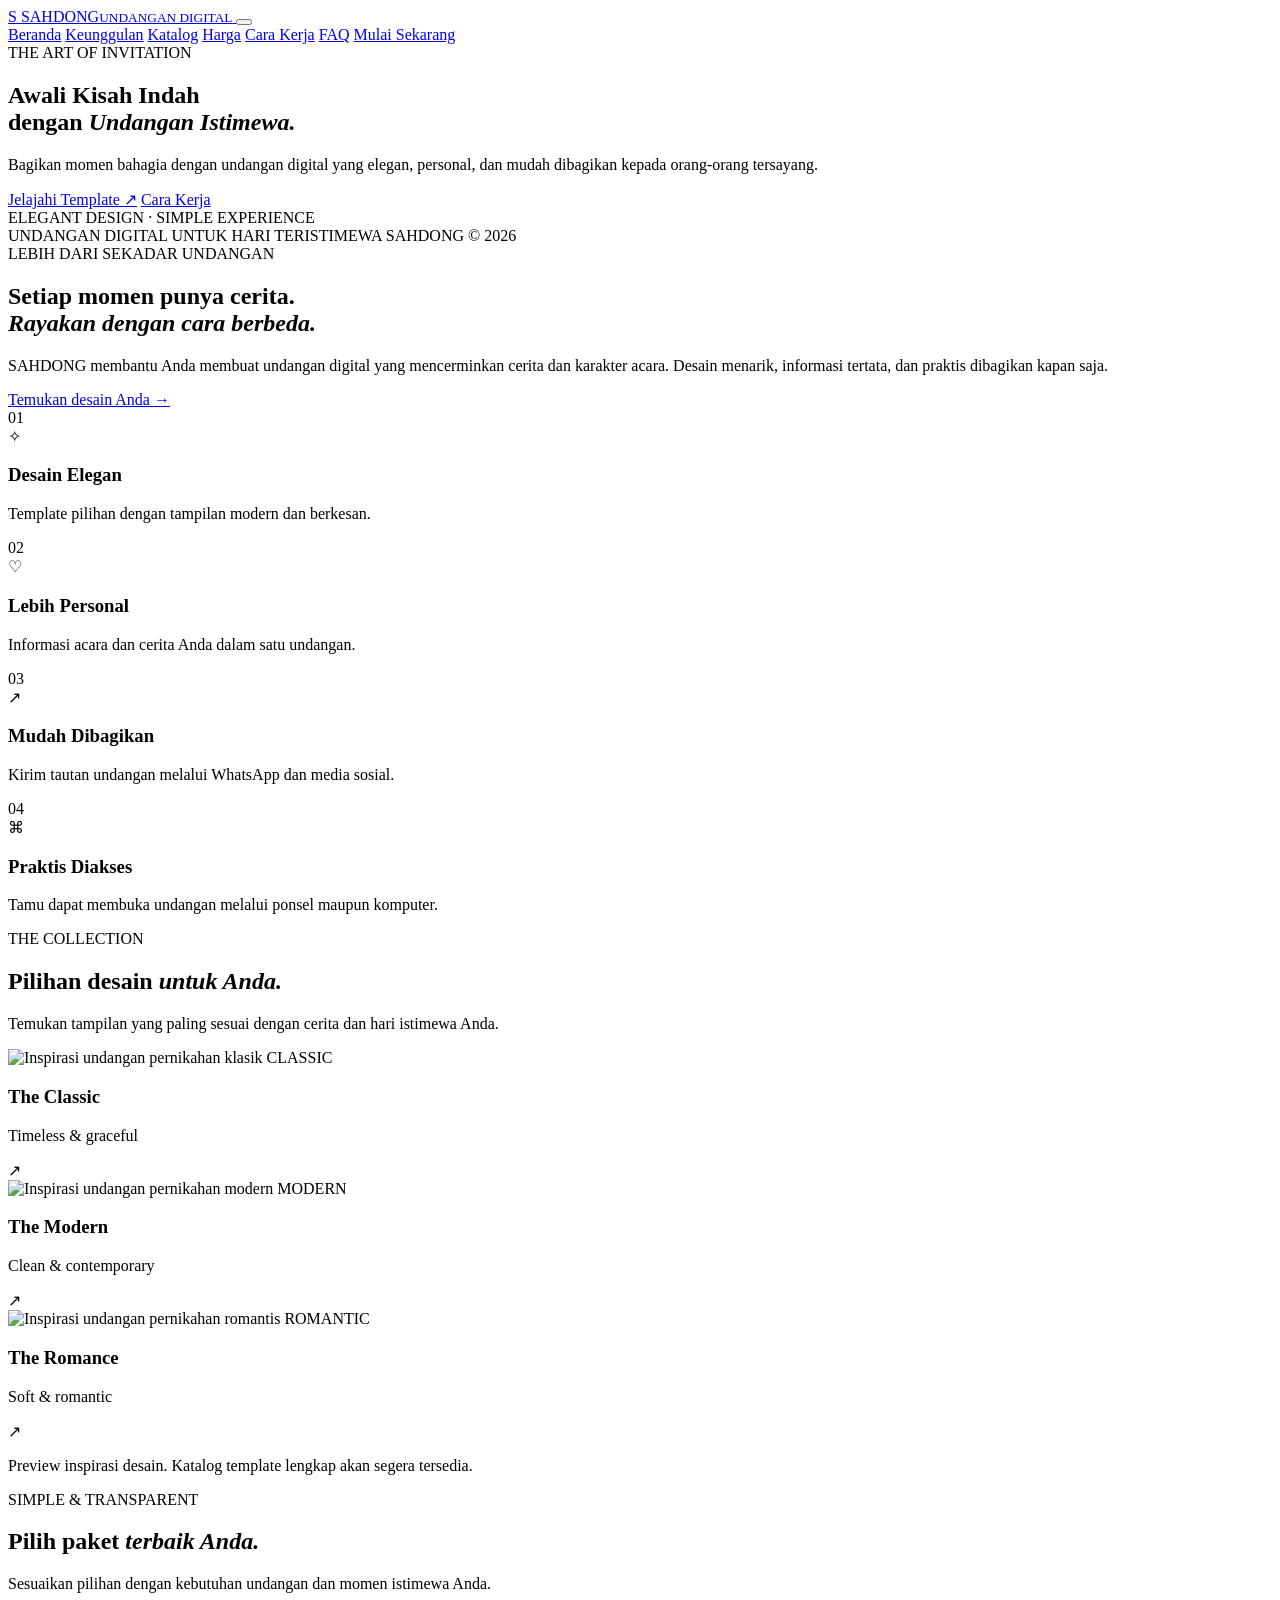
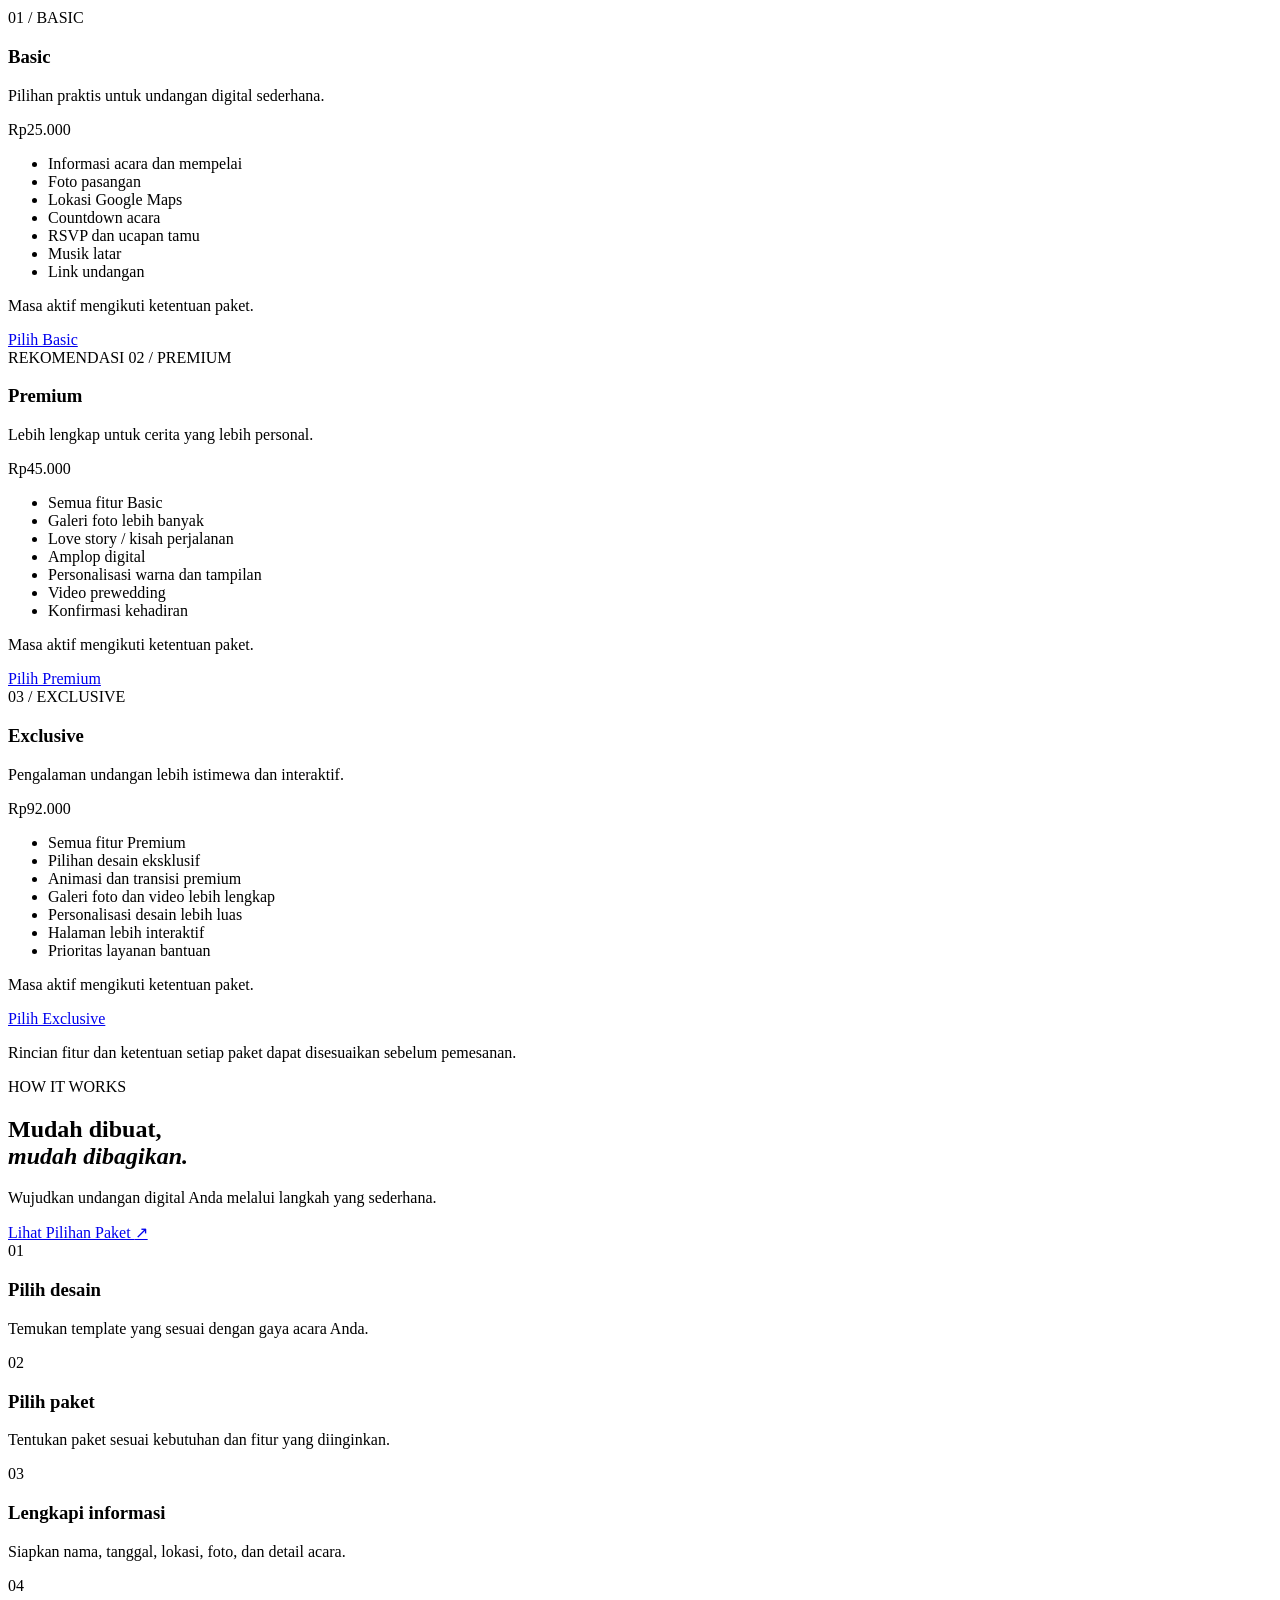
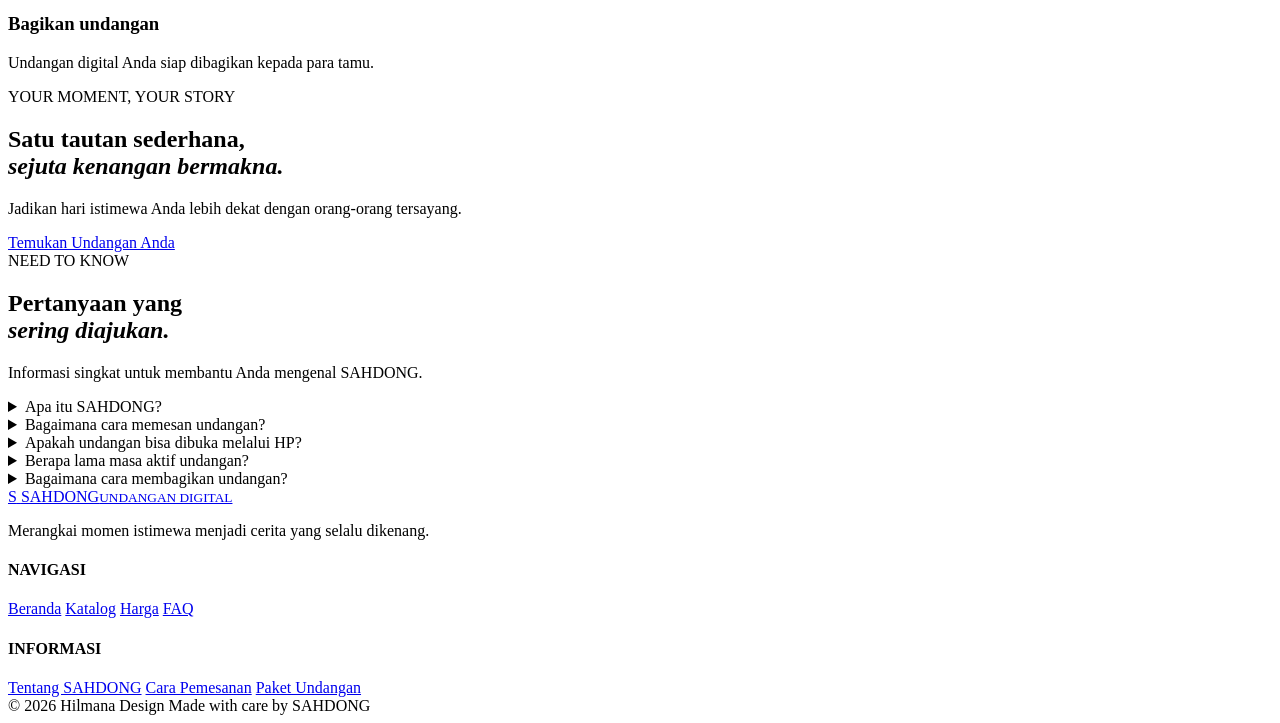
==== commit 2c6bfc7a: "Update index.html" ====
--- a/public/index.html
+++ b/public/index.html
@@ -4,403 +4,327 @@
 <head>
   <meta charset="UTF-8">
   <meta name="viewport" content="width=device-width, initial-scale=1.0">
-  <meta name="description" content="Temukan 30 desain undangan digital pernikahan elegan di SAHDONG. Pilih paket Basic, Premium, atau Exclusive.">
-  <title>Katalog Undangan Digital | SAHDONG</title>
-  <link rel="stylesheet" href="/assets/css/style.css?v=20261125">
-
-  <style>
-    :root {
-      --navy: #172b40;
-      --gold: #c5a36a;
-      --ivory: #f8f6f1;
-      --white: #fff;
-      --muted: #777;
-    }
-
-    * { box-sizing: border-box; }
-
-    body {
-      margin: 0;
-      background: var(--ivory);
-      color: var(--navy);
-      font-family: Arial, sans-serif;
-    }
-
-    a { color: inherit; text-decoration: none; }
-
-    .catalog-nav {
-      background: var(--navy);
-      color: white;
-      padding: 20px 7%;
-      display: flex;
-      align-items: center;
-      justify-content: space-between;
-    }
-
-    .brand {
-      font-family: Georgia, serif;
-      font-size: 26px;
-      letter-spacing: 3px;
-      color: var(--gold);
-      font-weight: bold;
-    }
-
-    .catalog-nav a { font-size: 14px; }
-
-    .hero {
-      text-align: center;
-      padding: 75px 20px 55px;
-      background: linear-gradient(135deg, #172b40, #30475b);
-      color: white;
-    }
-
-    .hero-label {
-      color: var(--gold);
-      letter-spacing: 4px;
-      font-size: 11px;
-      text-transform: uppercase;
-    }
-
-    .hero h1 {
-      font-family: Georgia, serif;
-      font-size: clamp(34px, 5vw, 54px);
-      font-weight: normal;
-      margin: 20px 0 12px;
-    }
-
-    .hero p {
-      color: #e0e0e0;
-      font-size: 15px;
-      line-height: 1.8;
-    }
-
-    .catalog-container {
-      max-width: 1200px;
-      margin: auto;
-      padding: 55px 22px 80px;
-    }
-
-    .package {
-      margin-bottom: 70px;
-      scroll-margin-top: 25px;
-    }
-
-    .package-heading {
-      display: flex;
-      align-items: end;
-      justify-content: space-between;
-      gap: 20px;
-      border-bottom: 1px solid #ded7ca;
-      padding-bottom: 18px;
-      margin-bottom: 25px;
-    }
-
-    .package-heading h2 {
-      font-family: Georgia, serif;
-      font-size: 30px;
-      font-weight: normal;
-      margin: 0 0 8px;
-    }
-
-    .package-heading p {
-      color: var(--muted);
-      margin: 0;
-      font-size: 13px;
-    }
-
-    .price {
-      color: #a17d43;
-      font-size: 23px;
-      font-weight: bold;
-      white-space: nowrap;
-    }
-
-    .template-grid {
-      display: grid;
-      grid-template-columns: repeat(4, 1fr);
-      gap: 22px;
-    }
-
-    .template-card {
-      background: white;
-      border-radius: 9px;
-      overflow: hidden;
-      box-shadow: 0 5px 22px rgba(0,0,0,.06);
-      transition: transform .25s;
-    }
-
-    .template-card:hover {
-      transform: translateY(-5px);
-    }
-
-    .template-image {
-      width: 100%;
-      aspect-ratio: 3 / 4;
-      object-fit: cover;
-      display: block;
-      background: #e8e2d8;
-    }
-
-    .template-info { padding: 17px; }
-
-    .template-code {
-      color: #aa8955;
-      font-size: 10px;
-      letter-spacing: 2px;
-      text-transform: uppercase;
-    }
-
-    .template-info h3 {
-      font-family: Georgia, serif;
-      font-size: 19px;
-      font-weight: normal;
-      margin: 8px 0;
-    }
-
-    .template-info p {
-      font-size: 12px;
-      color: var(--muted);
-      margin: 0 0 16px;
-    }
-
-    .demo-button {
-      display: block;
-      text-align: center;
-      border: 1px solid var(--gold);
-      padding: 11px;
-      border-radius: 4px;
-      color: var(--navy);
-      font-size: 12px;
-      font-weight: bold;
-    }
-
-    .demo-button:hover {
-      background: var(--navy);
-      border-color: var(--navy);
-      color: white;
-    }
-
-    .catalog-footer {
-      text-align: center;
-      background: var(--navy);
-      color: white;
-      padding: 35px 20px;
-      font-size: 12px;
-      line-height: 2;
-    }
-
-    .catalog-footer span { color: var(--gold); }
-
-    @media(max-width: 900px) {
-      .template-grid { grid-template-columns: repeat(3, 1fr); }
-    }
-
-    @media(max-width: 600px) {
-      .catalog-nav { padding: 17px 20px; }
-      .brand { font-size: 21px; }
-      .hero { padding: 55px 18px 45px; }
-      .catalog-container { padding: 38px 15px 60px; }
-      .package-heading { align-items: start; }
-      .package-heading h2 { font-size: 25px; }
-      .price { font-size: 18px; }
-      .template-grid { grid-template-columns: repeat(2, 1fr); gap: 12px; }
-      .template-info { padding: 12px; }
-      .template-info h3 { font-size: 16px; }
-    }
-  </style>
+  <meta name="theme-color" content="#172b40">
+  <meta name="description" content="SAHDONG - Buat undangan digital elegan, praktis, dan berkesan untuk momen istimewa Anda.">
+  <title>SAHDONG — Undangan Digital Elegan</title>
+  <link rel="preconnect" href="https://fonts.googleapis.com">
+  <link rel="preconnect" href="https://fonts.gstatic.com" crossorigin>
+  <link href="https://fonts.googleapis.com/css2?family=DM+Sans:wght@400;500;600;700&family=Playfair+Display:wght@500;600;700&display=swap" rel="stylesheet">
+ <link rel="stylesheet" href="/assets/css/style.css?v=20261125">
 </head>
-
 <body>
 
-  <nav class="catalog-nav">
-    <a class="brand" href="/">SAHDONG</a>
-    <a href="/">Kembali ke Beranda</a>
-  </nav>
-
-  <header class="hero">
-    <div class="hero-label">Our Wedding Collection</div>
-    <h1>Pilihan Desain Undangan</h1>
-    <p>Temukan desain yang menggambarkan kisah cinta dan hari istimewa Anda.</p>
+  <header class="site-header">
+    <div class="container nav-wrap">
+      <a class="brand" href="#beranda">
+        <span class="brand-mark">S</span>
+        <span>SAHDONG<small>UNDANGAN DIGITAL</small></span>
+      </a>
+
+      <button class="menu-toggle" id="menuToggle" aria-label="Buka menu" aria-expanded="false">
+        <span></span><span></span><span></span>
+      </button>
+
+      <nav class="main-nav" id="mainNav">
+        <a href="#beranda">Beranda</a>
+        <a href="#keunggulan">Keunggulan</a>
+        <a href="#katalog">Katalog</a>
+        <a href="#harga">Harga</a>
+        <a href="#cara-kerja">Cara Kerja</a>
+        <a href="#faq">FAQ</a>
+        <a class="nav-login" href="#harga">Mulai Sekarang</a>
+      </nav>
+    </div>
   </header>
 
-  <main class="catalog-container">
-
-    <section class="package" id="basic">
-      <div class="package-heading">
+  <main>
+    <section class="hero" id="beranda">
+      <div class="hero-overlay"></div>
+      <div class="container hero-content">
+        <span class="eyebrow light">THE ART OF INVITATION</span>
+        <h1>Awali Kisah Indah<br>dengan <em>Undangan Istimewa.</em></h1>
+        <p>
+          Bagikan momen bahagia dengan undangan digital yang elegan,
+          personal, dan mudah dibagikan kepada orang-orang tersayang.
+        </p>
+        <div class="hero-actions">
+          <a href="#katalog" class="btn btn-gold">Jelajahi Template <span>↗</span></a>
+          <a href="#cara-kerja" class="btn btn-outline">Cara Kerja</a>
+        </div>
+        <div class="hero-note">
+          <span class="note-line"></span>
+          ELEGANT DESIGN · SIMPLE EXPERIENCE
+        </div>
+      </div>
+      <div class="hero-bottom">
+        <span>UNDANGAN DIGITAL UNTUK HARI TERISTIMEWA</span>
+        <span>SAHDONG © 2026</span>
+      </div>
+    </section>
+
+    <section class="intro section-space" id="keunggulan">
+      <div class="container intro-grid">
         <div>
-          <h2>Basic Collection</h2>
-          <p>Simple, minimalis dan elegan · 10 desain</p>
-        </div>
-        <div class="price">Rp25.000</div>
-      </div>
-      <div class="template-grid" id="basic-grid"></div>
-    </section>
-
-    <section class="package" id="premium">
-      <div class="package-heading">
+          <span class="eyebrow">LEBIH DARI SEKADAR UNDANGAN</span>
+          <h2>Setiap momen punya cerita.<br><em>Rayakan dengan cara berbeda.</em></h2>
+        </div>
+        <div class="intro-copy">
+          <p>
+            SAHDONG membantu Anda membuat undangan digital yang
+            mencerminkan cerita dan karakter acara. Desain menarik,
+            informasi tertata, dan praktis dibagikan kapan saja.
+          </p>
+          <a class="text-link" href="#katalog">Temukan desain Anda <span>→</span></a>
+        </div>
+      </div>
+
+      <div class="container feature-grid">
+        <article class="feature-card">
+          <span class="feature-number">01</span>
+          <div class="feature-icon">✧</div>
+          <h3>Desain Elegan</h3>
+          <p>Template pilihan dengan tampilan modern dan berkesan.</p>
+        </article>
+        <article class="feature-card">
+          <span class="feature-number">02</span>
+          <div class="feature-icon">♡</div>
+          <h3>Lebih Personal</h3>
+          <p>Informasi acara dan cerita Anda dalam satu undangan.</p>
+        </article>
+        <article class="feature-card">
+          <span class="feature-number">03</span>
+          <div class="feature-icon">↗</div>
+          <h3>Mudah Dibagikan</h3>
+          <p>Kirim tautan undangan melalui WhatsApp dan media sosial.</p>
+        </article>
+        <article class="feature-card">
+          <span class="feature-number">04</span>
+          <div class="feature-icon">⌘</div>
+          <h3>Praktis Diakses</h3>
+          <p>Tamu dapat membuka undangan melalui ponsel maupun komputer.</p>
+        </article>
+      </div>
+    </section>
+
+    <section class="catalog-section section-space" id="katalog">
+      <div class="container">
+        <div class="section-heading">
+          <div>
+            <span class="eyebrow">THE COLLECTION</span>
+            <h2>Pilihan desain <em>untuk Anda.</em></h2>
+          </div>
+          <p>Temukan tampilan yang paling sesuai dengan cerita dan hari istimewa Anda.</p>
+        </div>
+
+        <div class="catalog-grid">
+          <article class="template-card">
+            <div class="template-image">
+              <img src="https://images.unsplash.com/photo-1519741497674-611481863552?auto=format&fit=crop&w=900&q=85" alt="Inspirasi undangan pernikahan klasik">
+              <span class="template-tag">CLASSIC</span>
+            </div>
+            <div class="template-info">
+              <div><h3>The Classic</h3><p>Timeless & graceful</p></div>
+              <span class="template-arrow">↗</span>
+            </div>
+          </article>
+
+          <article class="template-card">
+            <div class="template-image">
+              <img src="https://images.unsplash.com/photo-1511285560929-80b456fea0bc?auto=format&fit=crop&w=900&q=85" alt="Inspirasi undangan pernikahan modern">
+              <span class="template-tag">MODERN</span>
+            </div>
+            <div class="template-info">
+              <div><h3>The Modern</h3><p>Clean & contemporary</p></div>
+              <span class="template-arrow">↗</span>
+            </div>
+          </article>
+
+          <article class="template-card">
+            <div class="template-image">
+              <img src="https://images.unsplash.com/photo-1465495976277-4387d4b0e4a6?auto=format&fit=crop&w=900&q=85" alt="Inspirasi undangan pernikahan romantis">
+              <span class="template-tag">ROMANTIC</span>
+            </div>
+            <div class="template-info">
+              <div><h3>The Romance</h3><p>Soft & romantic</p></div>
+              <span class="template-arrow">↗</span>
+            </div>
+          </article>
+        </div>
+        <p class="catalog-note">Preview inspirasi desain. Katalog template lengkap akan segera tersedia.</p>
+      </div>
+    </section>
+
+    <section class="pricing-section section-space" id="harga">
+      <div class="container">
+        <div class="section-heading centered">
+          <span class="eyebrow">SIMPLE & TRANSPARENT</span>
+          <h2>Pilih paket <em>terbaik Anda.</em></h2>
+          <p>Sesuaikan pilihan dengan kebutuhan undangan dan momen istimewa Anda.</p>
+        </div>
+
+        <div class="pricing-grid">
+          <article class="price-card">
+            <span class="price-label">01 / BASIC</span>
+            <h3>Basic</h3>
+            <p class="price-desc">Pilihan praktis untuk undangan digital sederhana.</p>
+            <div class="price">Rp25.000</div>
+            <div class="price-divider"></div>
+            <ul>
+              <li>Informasi acara dan mempelai</li>
+              <li>Foto pasangan</li>
+              <li>Lokasi Google Maps</li>
+              <li>Countdown acara</li>
+              <li>RSVP dan ucapan tamu</li>
+              <li>Musik latar</li>
+              <li>Link undangan</li>
+            </ul>
+            <p class="validity">Masa aktif mengikuti ketentuan paket.</p>
+            <a href="#cara-kerja" class="btn btn-price">Pilih Basic</a>
+          </article>
+
+          <article class="price-card featured">
+            <span class="popular-label">REKOMENDASI</span>
+            <span class="price-label">02 / PREMIUM</span>
+            <h3>Premium</h3>
+            <p class="price-desc">Lebih lengkap untuk cerita yang lebih personal.</p>
+            <div class="price">Rp45.000</div>
+            <div class="price-divider"></div>
+            <ul>
+              <li>Semua fitur Basic</li>
+              <li>Galeri foto lebih banyak</li>
+              <li>Love story / kisah perjalanan</li>
+              <li>Amplop digital</li>
+              <li>Personalisasi warna dan tampilan</li>
+              <li>Video prewedding</li>
+              <li>Konfirmasi kehadiran</li>
+            </ul>
+            <p class="validity">Masa aktif mengikuti ketentuan paket.</p>
+            <a href="#cara-kerja" class="btn btn-gold btn-price">Pilih Premium</a>
+          </article>
+
+          <article class="price-card">
+            <span class="price-label">03 / EXCLUSIVE</span>
+            <h3>Exclusive</h3>
+            <p class="price-desc">Pengalaman undangan lebih istimewa dan interaktif.</p>
+            <div class="price">Rp92.000</div>
+            <div class="price-divider"></div>
+            <ul>
+              <li>Semua fitur Premium</li>
+              <li>Pilihan desain eksklusif</li>
+              <li>Animasi dan transisi premium</li>
+              <li>Galeri foto dan video lebih lengkap</li>
+              <li>Personalisasi desain lebih luas</li>
+              <li>Halaman lebih interaktif</li>
+              <li>Prioritas layanan bantuan</li>
+            </ul>
+            <p class="validity">Masa aktif mengikuti ketentuan paket.</p>
+            <a href="#cara-kerja" class="btn btn-price">Pilih Exclusive</a>
+          </article>
+        </div>
+        <p class="pricing-note">Rincian fitur dan ketentuan setiap paket dapat disesuaikan sebelum pemesanan.</p>
+      </div>
+    </section>
+
+    <section class="process-section section-space" id="cara-kerja">
+      <div class="container process-grid">
+        <div class="process-heading">
+          <span class="eyebrow">HOW IT WORKS</span>
+          <h2>Mudah dibuat,<br><em>mudah dibagikan.</em></h2>
+          <p>Wujudkan undangan digital Anda melalui langkah yang sederhana.</p>
+          <a href="#harga" class="btn btn-gold">Lihat Pilihan Paket <span>↗</span></a>
+        </div>
+        <div class="steps">
+          <article class="step">
+            <span>01</span>
+            <div><h3>Pilih desain</h3><p>Temukan template yang sesuai dengan gaya acara Anda.</p></div>
+          </article>
+          <article class="step">
+            <span>02</span>
+            <div><h3>Pilih paket</h3><p>Tentukan paket sesuai kebutuhan dan fitur yang diinginkan.</p></div>
+          </article>
+          <article class="step">
+            <span>03</span>
+            <div><h3>Lengkapi informasi</h3><p>Siapkan nama, tanggal, lokasi, foto, dan detail acara.</p></div>
+          </article>
+          <article class="step">
+            <span>04</span>
+            <div><h3>Bagikan undangan</h3><p>Undangan digital Anda siap dibagikan kepada para tamu.</p></div>
+          </article>
+        </div>
+      </div>
+    </section>
+
+    <section class="quote-section">
+      <div class="container quote-content">
+        <span class="eyebrow light">YOUR MOMENT, YOUR STORY</span>
+     <h2 class="quote-title">Satu tautan sederhana,<br><em>sejuta kenangan bermakna.</em></h2>
+        <p>Jadikan hari istimewa Anda lebih dekat dengan orang-orang tersayang.</p>
+        <a href="#katalog" class="btn btn-gold">Temukan Undangan Anda</a>
+      </div>
+    </section>
+
+    <section class="faq-section section-space" id="faq">
+      <div class="container faq-grid">
         <div>
-          <h2>Premium Collection</h2>
-          <p>Romantis, modern dan personal · 10 desain</p>
-        </div>
-        <div class="price">Rp45.000</div>
-      </div>
-      <div class="template-grid" id="premium-grid"></div>
-    </section>
-
-    <section class="package" id="exclusive">
-      <div class="package-heading">
-        <div>
-          <h2>Exclusive Collection</h2>
-          <p>Luxury, istimewa dan eksklusif · 10 desain</p>
-        </div>
-        <div class="price">Rp92.000</div>
-      </div>
-      <div class="template-grid" id="exclusive-grid"></div>
-    </section>
-
+          <span class="eyebrow">NEED TO KNOW</span>
+          <h2>Pertanyaan yang<br><em>sering diajukan.</em></h2>
+          <p>Informasi singkat untuk membantu Anda mengenal SAHDONG.</p>
+        </div>
+        <div class="faq-list">
+          <details>
+            <summary>Apa itu SAHDONG?</summary>
+            <p>SAHDONG adalah platform undangan digital untuk membantu Anda membuat dan membagikan undangan acara secara online.</p>
+          </details>
+          <details>
+            <summary>Bagaimana cara memesan undangan?</summary>
+            <p>Pilih desain dan paket yang diinginkan, kemudian lengkapi informasi acara melalui proses pemesanan yang tersedia.</p>
+          </details>
+          <details>
+            <summary>Apakah undangan bisa dibuka melalui HP?</summary>
+            <p>Ya. Halaman undangan dirancang agar dapat diakses melalui ponsel maupun komputer.</p>
+          </details>
+          <details>
+            <summary>Berapa lama masa aktif undangan?</summary>
+            <p>Masa aktif mengikuti paket yang dipilih. Rincian durasi setiap paket akan ditampilkan pada ketentuan pemesanan.</p>
+          </details>
+          <details>
+            <summary>Bagaimana cara membagikan undangan?</summary>
+            <p>Undangan dibagikan menggunakan tautan yang dapat dikirim melalui WhatsApp atau media sosial.</p>
+          </details>
+        </div>
+      </div>
+    </section>
   </main>
 
-  <footer class="catalog-footer">
-    <div class="brand">SAHDONG</div>
-    Undangan Digital Elegan untuk Hari Istimewa Anda.
-    <br>
-    <span>© 2026 Hilmana Design</span>
+  <footer class="site-footer">
+    <div class="container footer-main">
+      <div class="footer-brand">
+        <a class="brand brand-light" href="#beranda">
+          <span class="brand-mark">S</span>
+          <span>SAHDONG<small>UNDANGAN DIGITAL</small></span>
+        </a>
+        <p>Merangkai momen istimewa menjadi cerita yang selalu dikenang.</p>
+      </div>
+      <div class="footer-links">
+        <h4>NAVIGASI</h4>
+        <a href="#beranda">Beranda</a>
+        <a href="#katalog">Katalog</a>
+        <a href="#harga">Harga</a>
+        <a href="#faq">FAQ</a>
+      </div>
+      <div class="footer-links">
+        <h4>INFORMASI</h4>
+        <a href="#keunggulan">Tentang SAHDONG</a>
+        <a href="#cara-kerja">Cara Pemesanan</a>
+        <a href="#harga">Paket Undangan</a>
+      </div>
+    </div>
+    <div class="container footer-bottom">
+      <span>© <span data-year>2026</span> Hilmana Design</span>
+      <span>Made with care by SAHDONG</span>
+    </div>
   </footer>
 
-  <script>
-    const collections = [
-      {
-        id: "basic",
-        prefix: "BSC",
-        names: [
-          "Ivory Love", "Classic Bloom", "Pure Elegance",
-          "Soft Romance", "Garden White", "Simple Grace",
-          "Floral Dream", "Golden Day", "Timeless Love",
-          "Sweet Minimal"
-        ],
-        images: [
-          "photo-1519741497674-611481863552",
-          "photo-1511285560929-80b456fea0bc",
-          "photo-1519225421980-715cb0215aed",
-          "photo-1537633552985-df8429e8048b",
-          "photo-1529636798458-92182e662485",
-          "photo-1507504031003-b417219a0fde",
-          "photo-1515934751635-c81c6bc9a2d8",
-          "photo-1464366400600-7168b8af9bc3",
-          "photo-1511795409834-ef04bbd61622",
-          "photo-1523438885200-e635ba2c371e"
-        ]
-      },
-      {
-        id: "premium",
-        prefix: "PRM",
-        names: [
-          "Royal Romance", "Champagne Love", "Eternal Story",
-          "Botanical Bliss", "Golden Memories", "Romantic Garden",
-          "Velvet Rose", "The Love Chapter", "Elegant Moment",
-          "Forever Yours"
-        ],
-        images: [
-          "photo-1519167758481-83f550bb49b3",
-          "photo-1511285560929-80b456fea0bc",
-          "photo-1519741497674-611481863552",
-          "photo-1532712938310-34cb3982ef74",
-          "photo-1519225421980-715cb0215aed",
-          "photo-1507504031003-b417219a0fde",
-          "photo-1515934751635-c81c6bc9a2d8",
-          "photo-1464366400600-7168b8af9bc3",
-          "photo-1511795409834-ef04bbd61622",
-          "photo-1523438885200-e635ba2c371e"
-        ]
-      },
-      {
-        id: "exclusive",
-        prefix: "EXC",
-        names: [
-          "The Grand Royal", "Black Elegance", "Majestic Love",
-          "Royal Heritage", "Golden Dynasty", "Luxury Bloom",
-          "Imperial Romance", "The Prestige", "Diamond Story",
-          "Eternal Majesty"
-        ],
-        images: [
-          "photo-1519167758481-83f550bb49b3",
-          "photo-1519741497674-611481863552",
-          "photo-1519225421980-715cb0215aed",
-          "photo-1537633552985-df8429e8048b",
-          "photo-1511285560929-80b456fea0bc",
-          "photo-1464366400600-7168b8af9bc3",
-          "photo-1515934751635-c81c6bc9a2d8",
-          "photo-1511795409834-ef04bbd61622",
-          "photo-1523438885200-e635ba2c371e",
-          "photo-1507504031003-b417219a0fde"
-        ]
-      }
-    ];
-
-    const fallbackImages = [
-      "photo-1519741497674-611481863552",
-      "photo-1511285560929-80b456fea0bc",
-      "photo-1519225421980-715cb0215aed"
-    ];
-
-    collections.forEach(collection => {
-      const grid = document.getElementById(collection.id + "-grid");
-
-      collection.names.forEach((name, index) => {
-        const code = collection.prefix + "-" +
-          String(index + 1).padStart(2, "0");
-
-        const imageId = collection.images[index];
-
-        const image = document.createElement("img");
-        image.className = "template-image";
-        image.alt = "Template " + name;
-        image.loading = "lazy";
-        image.src = "https://images.unsplash.com/" +
-          imageId + "?auto=format&fit=crop&w=700&q=80";
-
-        image.onerror = function () {
-          const fallbackIndex = index % fallbackImages.length;
-          this.onerror = null;
-          this.src = "https://images.unsplash.com/" +
-            fallbackImages[fallbackIndex] +
-            "?auto=format&fit=crop&w=700&q=80";
-        };
-
-        const card = document.createElement("article");
-        card.className = "template-card";
-
-        const info = document.createElement("div");
-        info.className = "template-info";
-
-        const templateCode = document.createElement("div");
-        templateCode.className = "template-code";
-        templateCode.textContent = code;
-
-        const title = document.createElement("h3");
-        title.textContent = name;
-
-        const description = document.createElement("p");
-        description.textContent = "Wedding Invitation Digital";
-
-        const demo = document.createElement("a");
-        demo.className = "demo-button";
-        demo.href = "#";
-        demo.textContent = "Lihat Demo";
-        demo.setAttribute("aria-label", "Demo " + name);
-
-        info.appendChild(templateCode);
-        info.appendChild(title);
-        info.appendChild(description);
-        info.appendChild(demo);
-
-        card.appendChild(image);
-        card.appendChild(info);
-
-        grid.appendChild(card);
-      });
-    });
-  </script>
-
+  <script src="/assets/js/app.js" defer></script>
 </body>
 </html>
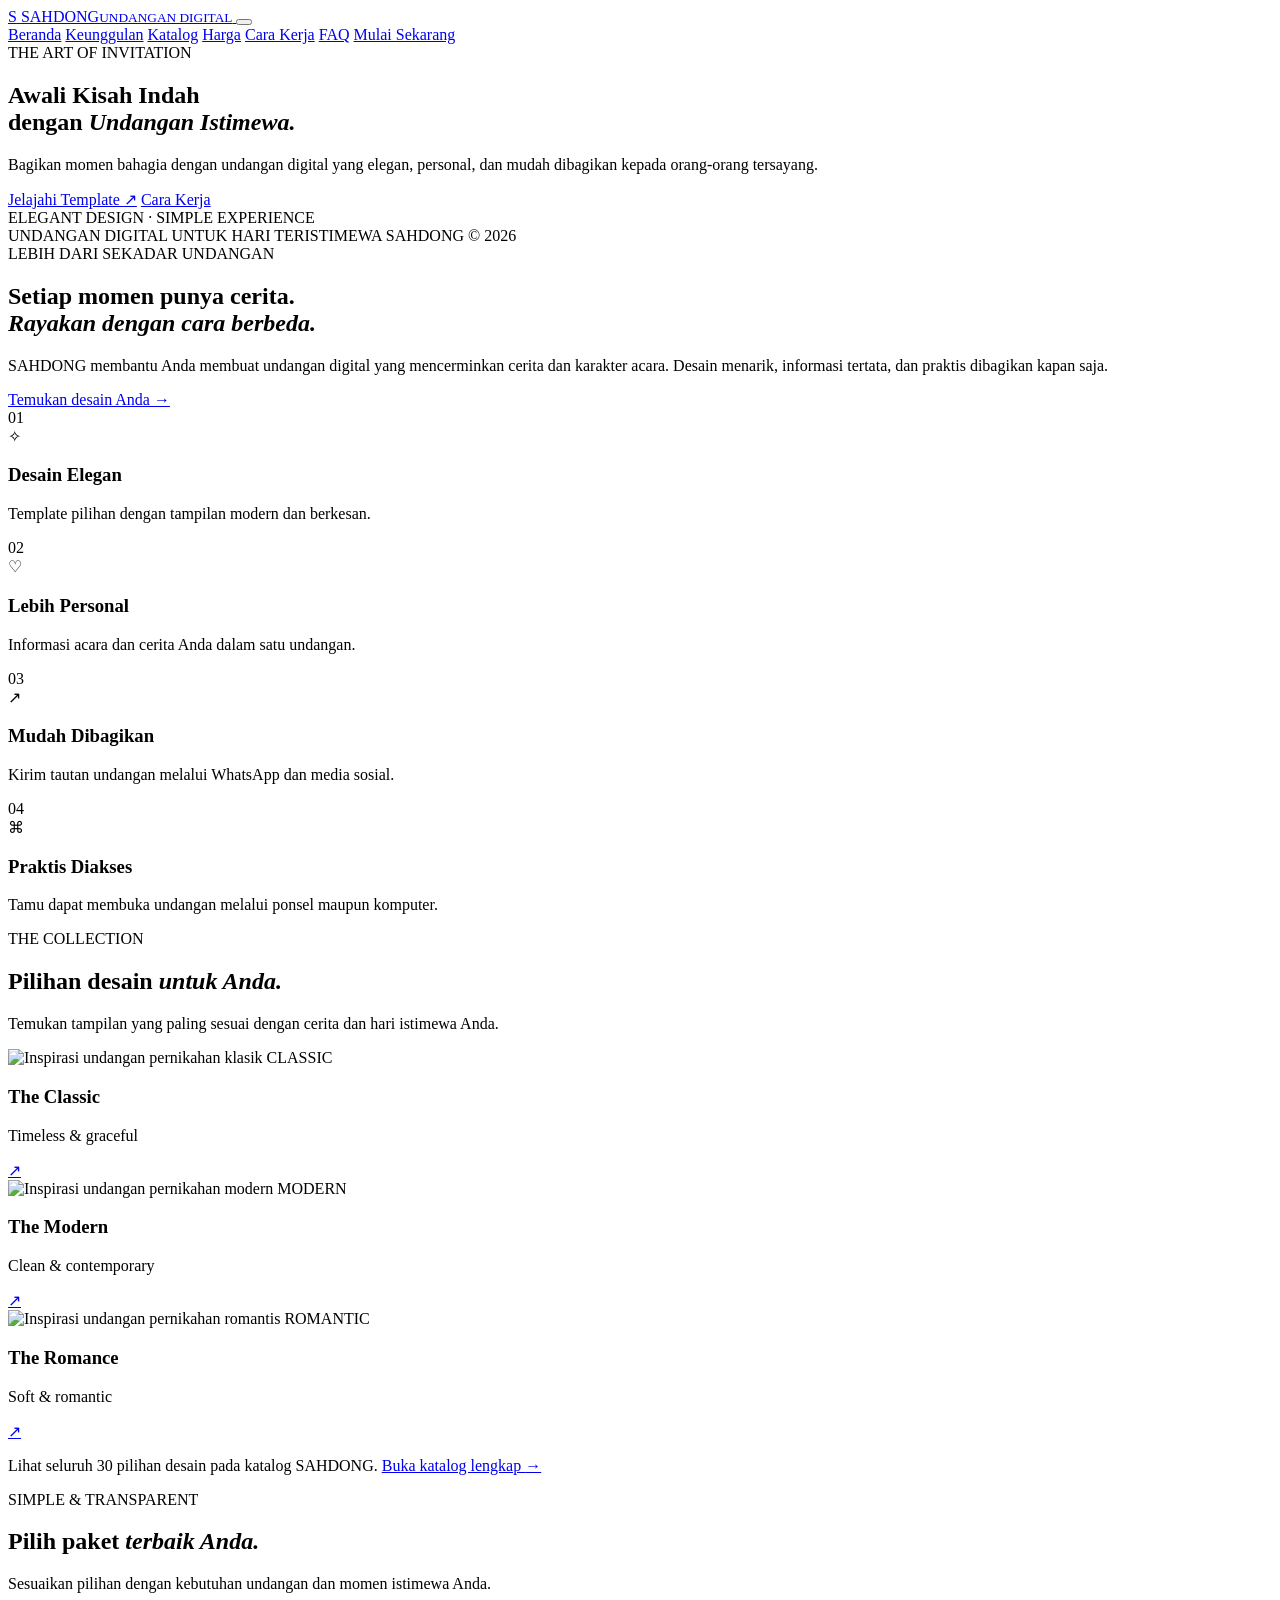
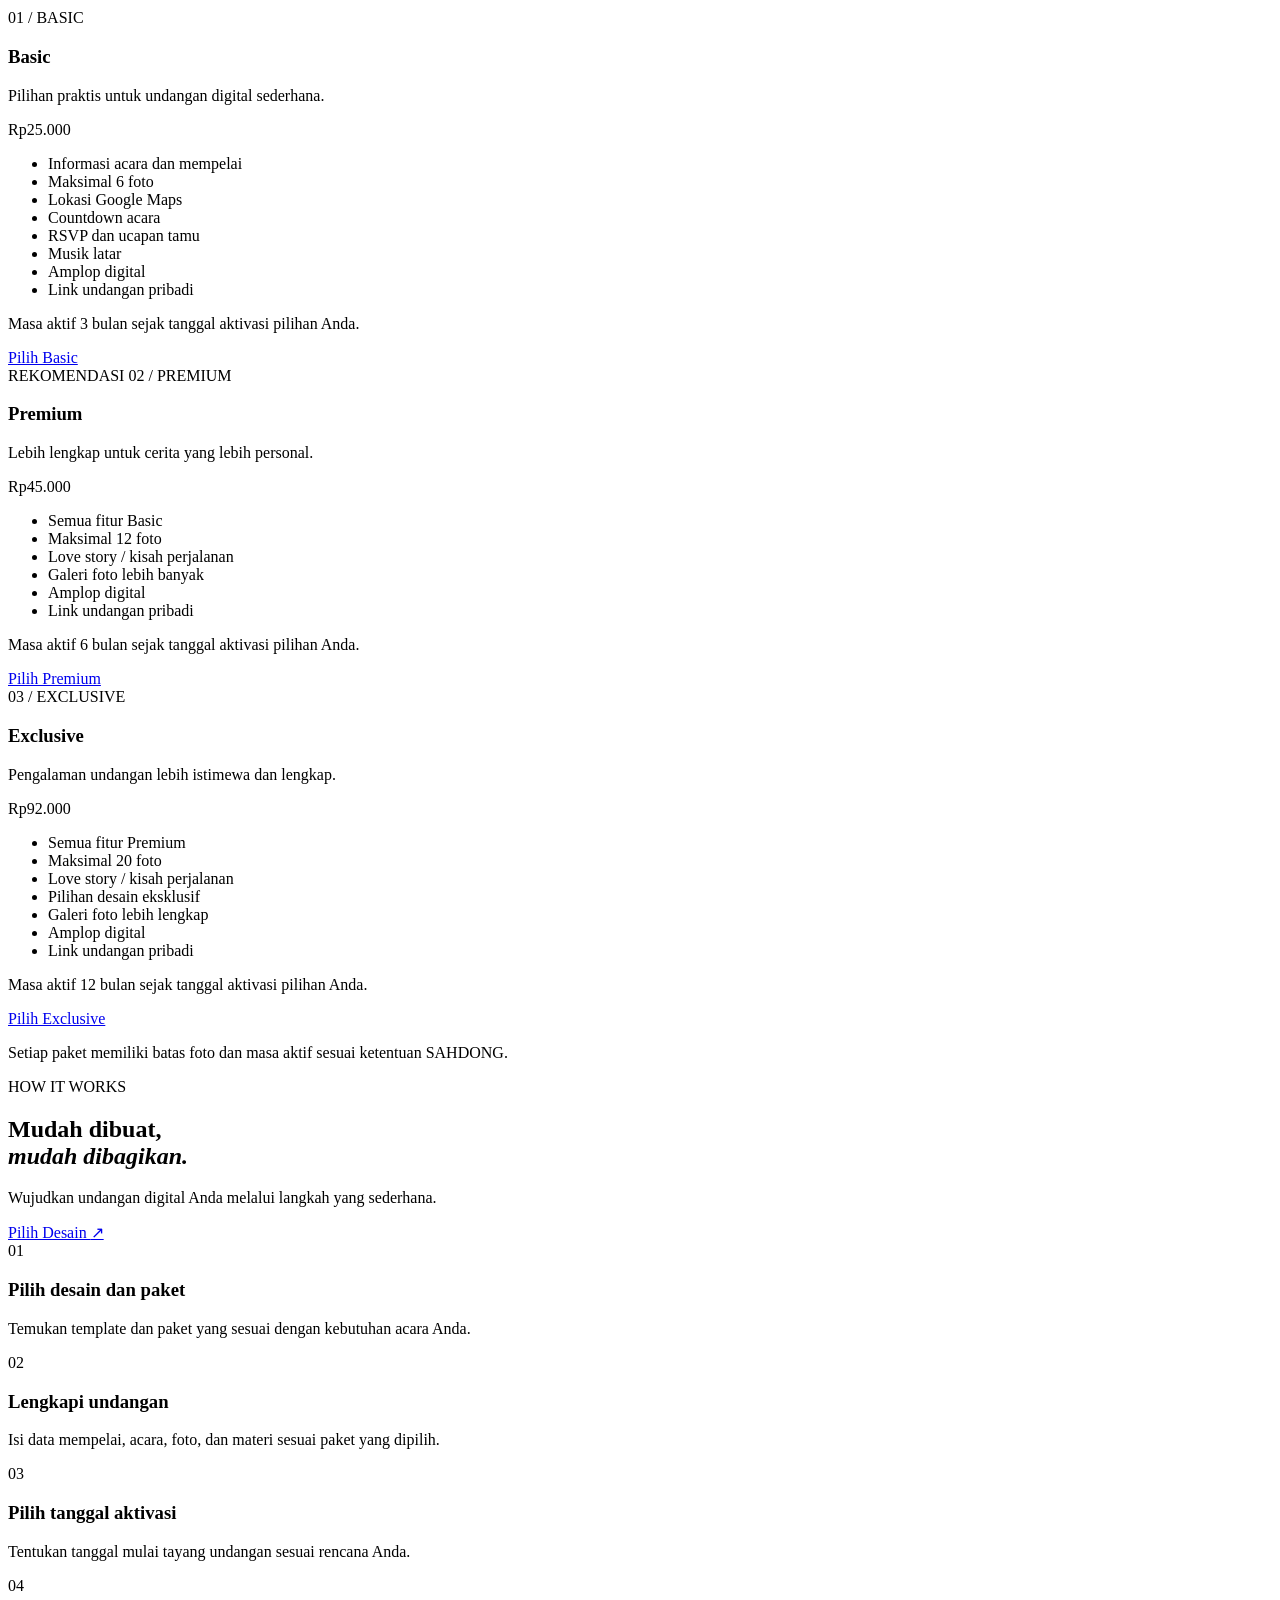
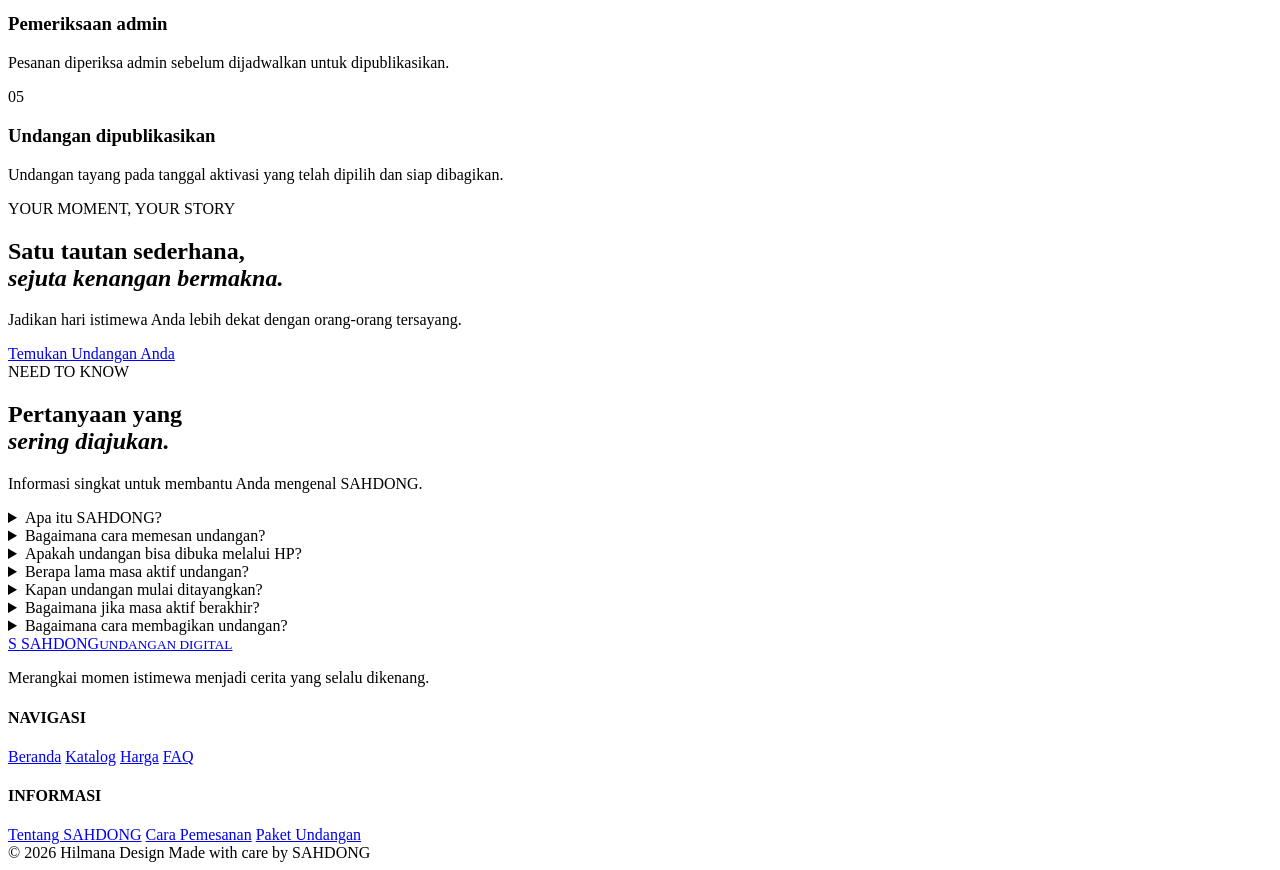
==== commit 8e0c4881: "Update index.html" ====
--- a/public/index.html
+++ b/public/index.html
@@ -1,38 +1,38 @@
-
 <!DOCTYPE html>
 <html lang="id">
 <head>
   <meta charset="UTF-8">
   <meta name="viewport" content="width=device-width, initial-scale=1.0">
   <meta name="theme-color" content="#172b40">
-  <meta name="description" content="SAHDONG - Buat undangan digital elegan, praktis, dan berkesan untuk momen istimewa Anda.">
+  <meta name="description" content="SAHDONG menyediakan undangan digital pernikahan yang elegan, praktis, dan personal. Pilih desain Basic, Premium, atau Exclusive.">
   <title>SAHDONG — Undangan Digital Elegan</title>
+
   <link rel="preconnect" href="https://fonts.googleapis.com">
   <link rel="preconnect" href="https://fonts.gstatic.com" crossorigin>
   <link href="https://fonts.googleapis.com/css2?family=DM+Sans:wght@400;500;600;700&family=Playfair+Display:wght@500;600;700&display=swap" rel="stylesheet">
- <link rel="stylesheet" href="/assets/css/style.css?v=20261125">
+  <link rel="stylesheet" href="/assets/css/style.css?v=20261127">
 </head>
+
 <body>
-
   <header class="site-header">
     <div class="container nav-wrap">
-      <a class="brand" href="#beranda">
+      <a class="brand" href="#beranda" aria-label="SAHDONG - Beranda">
         <span class="brand-mark">S</span>
         <span>SAHDONG<small>UNDANGAN DIGITAL</small></span>
       </a>
 
-      <button class="menu-toggle" id="menuToggle" aria-label="Buka menu" aria-expanded="false">
+      <button class="menu-toggle" id="menuToggle" aria-label="Buka menu" aria-expanded="false" aria-controls="mainNav">
         <span></span><span></span><span></span>
       </button>
 
-      <nav class="main-nav" id="mainNav">
+      <nav class="main-nav" id="mainNav" aria-label="Navigasi utama">
         <a href="#beranda">Beranda</a>
         <a href="#keunggulan">Keunggulan</a>
-        <a href="#katalog">Katalog</a>
+        <a href="/template/index.html">Katalog</a>
         <a href="#harga">Harga</a>
         <a href="#cara-kerja">Cara Kerja</a>
         <a href="#faq">FAQ</a>
-        <a class="nav-login" href="#harga">Mulai Sekarang</a>
+        <a class="nav-login" href="/template/index.html">Mulai Sekarang</a>
       </nav>
     </div>
   </header>
@@ -48,7 +48,7 @@
           personal, dan mudah dibagikan kepada orang-orang tersayang.
         </p>
         <div class="hero-actions">
-          <a href="#katalog" class="btn btn-gold">Jelajahi Template <span>↗</span></a>
+          <a href="/template/index.html" class="btn btn-gold">Jelajahi Template <span>↗</span></a>
           <a href="#cara-kerja" class="btn btn-outline">Cara Kerja</a>
         </div>
         <div class="hero-note">
@@ -74,7 +74,7 @@
             mencerminkan cerita dan karakter acara. Desain menarik,
             informasi tertata, dan praktis dibagikan kapan saja.
           </p>
-          <a class="text-link" href="#katalog">Temukan desain Anda <span>→</span></a>
+          <a class="text-link" href="/template/index.html">Temukan desain Anda <span>→</span></a>
         </div>
       </div>
 
@@ -119,45 +119,61 @@
         <div class="catalog-grid">
           <article class="template-card">
             <div class="template-image">
-              <img src="https://images.unsplash.com/photo-1519741497674-611481863552?auto=format&fit=crop&w=900&q=85" alt="Inspirasi undangan pernikahan klasik">
+              <img
+                src="https://images.unsplash.com/photo-1519741497674-611481863552?auto=format&fit=crop&w=900&q=85"
+                alt="Inspirasi undangan pernikahan klasik"
+                loading="lazy"
+                onerror="this.onerror=null;this.src='https://images.unsplash.com/photo-1511285560929-80b456fea0bc?auto=format&fit=crop&w=900&q=85';">
               <span class="template-tag">CLASSIC</span>
             </div>
             <div class="template-info">
-              <div><h3>The Classic</h3><p>Timeless & graceful</p></div>
-              <span class="template-arrow">↗</span>
+              <div><h3>The Classic</h3><p>Timeless &amp; graceful</p></div>
+              <a class="template-arrow" href="/template/index.html#basic" aria-label="Lihat katalog Basic">↗</a>
             </div>
           </article>
 
           <article class="template-card">
             <div class="template-image">
-              <img src="https://images.unsplash.com/photo-1511285560929-80b456fea0bc?auto=format&fit=crop&w=900&q=85" alt="Inspirasi undangan pernikahan modern">
+              <img
+                src="https://images.unsplash.com/photo-1511285560929-80b456fea0bc?auto=format&fit=crop&w=900&q=85"
+                alt="Inspirasi undangan pernikahan modern"
+                loading="lazy"
+                onerror="this.onerror=null;this.src='https://images.unsplash.com/photo-1519741497674-611481863552?auto=format&fit=crop&w=900&q=85';">
               <span class="template-tag">MODERN</span>
             </div>
             <div class="template-info">
-              <div><h3>The Modern</h3><p>Clean & contemporary</p></div>
-              <span class="template-arrow">↗</span>
+              <div><h3>The Modern</h3><p>Clean &amp; contemporary</p></div>
+              <a class="template-arrow" href="/template/index.html#premium" aria-label="Lihat katalog Premium">↗</a>
             </div>
           </article>
 
           <article class="template-card">
             <div class="template-image">
-              <img src="https://images.unsplash.com/photo-1465495976277-4387d4b0e4a6?auto=format&fit=crop&w=900&q=85" alt="Inspirasi undangan pernikahan romantis">
+              <img
+                src="https://images.unsplash.com/photo-1519741497674-611481863552?auto=format&fit=crop&w=900&q=85"
+                alt="Inspirasi undangan pernikahan romantis"
+                loading="lazy"
+                onerror="this.onerror=null;this.src='https://images.unsplash.com/photo-1511285560929-80b456fea0bc?auto=format&fit=crop&w=900&q=85';">
               <span class="template-tag">ROMANTIC</span>
             </div>
             <div class="template-info">
-              <div><h3>The Romance</h3><p>Soft & romantic</p></div>
-              <span class="template-arrow">↗</span>
-            </div>
-          </article>
-        </div>
-        <p class="catalog-note">Preview inspirasi desain. Katalog template lengkap akan segera tersedia.</p>
+              <div><h3>The Romance</h3><p>Soft &amp; romantic</p></div>
+              <a class="template-arrow" href="/template/index.html#exclusive" aria-label="Lihat katalog Exclusive">↗</a>
+            </div>
+          </article>
+        </div>
+
+        <p class="catalog-note">
+          Lihat seluruh 30 pilihan desain pada katalog SAHDONG.
+          <a class="text-link" href="/template/index.html">Buka katalog lengkap <span>→</span></a>
+        </p>
       </div>
     </section>
 
     <section class="pricing-section section-space" id="harga">
       <div class="container">
         <div class="section-heading centered">
-          <span class="eyebrow">SIMPLE & TRANSPARENT</span>
+          <span class="eyebrow">SIMPLE &amp; TRANSPARENT</span>
           <h2>Pilih paket <em>terbaik Anda.</em></h2>
           <p>Sesuaikan pilihan dengan kebutuhan undangan dan momen istimewa Anda.</p>
         </div>
@@ -171,15 +187,16 @@
             <div class="price-divider"></div>
             <ul>
               <li>Informasi acara dan mempelai</li>
-              <li>Foto pasangan</li>
+              <li>Maksimal 6 foto</li>
               <li>Lokasi Google Maps</li>
               <li>Countdown acara</li>
               <li>RSVP dan ucapan tamu</li>
               <li>Musik latar</li>
-              <li>Link undangan</li>
+              <li>Amplop digital</li>
+              <li>Link undangan pribadi</li>
             </ul>
-            <p class="validity">Masa aktif mengikuti ketentuan paket.</p>
-            <a href="#cara-kerja" class="btn btn-price">Pilih Basic</a>
+            <p class="validity">Masa aktif 3 bulan sejak tanggal aktivasi pilihan Anda.</p>
+            <a href="/template/index.html#basic" class="btn btn-price">Pilih Basic</a>
           </article>
 
           <article class="price-card featured">
@@ -191,37 +208,36 @@
             <div class="price-divider"></div>
             <ul>
               <li>Semua fitur Basic</li>
+              <li>Maksimal 12 foto</li>
+              <li>Love story / kisah perjalanan</li>
               <li>Galeri foto lebih banyak</li>
-              <li>Love story / kisah perjalanan</li>
               <li>Amplop digital</li>
-              <li>Personalisasi warna dan tampilan</li>
-              <li>Video prewedding</li>
-              <li>Konfirmasi kehadiran</li>
+              <li>Link undangan pribadi</li>
             </ul>
-            <p class="validity">Masa aktif mengikuti ketentuan paket.</p>
-            <a href="#cara-kerja" class="btn btn-gold btn-price">Pilih Premium</a>
+            <p class="validity">Masa aktif 6 bulan sejak tanggal aktivasi pilihan Anda.</p>
+            <a href="/template/index.html#premium" class="btn btn-gold btn-price">Pilih Premium</a>
           </article>
 
           <article class="price-card">
             <span class="price-label">03 / EXCLUSIVE</span>
             <h3>Exclusive</h3>
-            <p class="price-desc">Pengalaman undangan lebih istimewa dan interaktif.</p>
+            <p class="price-desc">Pengalaman undangan lebih istimewa dan lengkap.</p>
             <div class="price">Rp92.000</div>
             <div class="price-divider"></div>
             <ul>
               <li>Semua fitur Premium</li>
+              <li>Maksimal 20 foto</li>
+              <li>Love story / kisah perjalanan</li>
               <li>Pilihan desain eksklusif</li>
-              <li>Animasi dan transisi premium</li>
-              <li>Galeri foto dan video lebih lengkap</li>
-              <li>Personalisasi desain lebih luas</li>
-              <li>Halaman lebih interaktif</li>
-              <li>Prioritas layanan bantuan</li>
+              <li>Galeri foto lebih lengkap</li>
+              <li>Amplop digital</li>
+              <li>Link undangan pribadi</li>
             </ul>
-            <p class="validity">Masa aktif mengikuti ketentuan paket.</p>
-            <a href="#cara-kerja" class="btn btn-price">Pilih Exclusive</a>
-          </article>
-        </div>
-        <p class="pricing-note">Rincian fitur dan ketentuan setiap paket dapat disesuaikan sebelum pemesanan.</p>
+            <p class="validity">Masa aktif 12 bulan sejak tanggal aktivasi pilihan Anda.</p>
+            <a href="/template/index.html#exclusive" class="btn btn-price">Pilih Exclusive</a>
+          </article>
+        </div>
+        <p class="pricing-note">Setiap paket memiliki batas foto dan masa aktif sesuai ketentuan SAHDONG.</p>
       </div>
     </section>
 
@@ -231,24 +247,29 @@
           <span class="eyebrow">HOW IT WORKS</span>
           <h2>Mudah dibuat,<br><em>mudah dibagikan.</em></h2>
           <p>Wujudkan undangan digital Anda melalui langkah yang sederhana.</p>
-          <a href="#harga" class="btn btn-gold">Lihat Pilihan Paket <span>↗</span></a>
-        </div>
+          <a href="/template/index.html" class="btn btn-gold">Pilih Desain <span>↗</span></a>
+        </div>
+
         <div class="steps">
           <article class="step">
             <span>01</span>
-            <div><h3>Pilih desain</h3><p>Temukan template yang sesuai dengan gaya acara Anda.</p></div>
+            <div><h3>Pilih desain dan paket</h3><p>Temukan template dan paket yang sesuai dengan kebutuhan acara Anda.</p></div>
           </article>
           <article class="step">
             <span>02</span>
-            <div><h3>Pilih paket</h3><p>Tentukan paket sesuai kebutuhan dan fitur yang diinginkan.</p></div>
+            <div><h3>Lengkapi undangan</h3><p>Isi data mempelai, acara, foto, dan materi sesuai paket yang dipilih.</p></div>
           </article>
           <article class="step">
             <span>03</span>
-            <div><h3>Lengkapi informasi</h3><p>Siapkan nama, tanggal, lokasi, foto, dan detail acara.</p></div>
+            <div><h3>Pilih tanggal aktivasi</h3><p>Tentukan tanggal mulai tayang undangan sesuai rencana Anda.</p></div>
           </article>
           <article class="step">
             <span>04</span>
-            <div><h3>Bagikan undangan</h3><p>Undangan digital Anda siap dibagikan kepada para tamu.</p></div>
+            <div><h3>Pemeriksaan admin</h3><p>Pesanan diperiksa admin sebelum dijadwalkan untuk dipublikasikan.</p></div>
+          </article>
+          <article class="step">
+            <span>05</span>
+            <div><h3>Undangan dipublikasikan</h3><p>Undangan tayang pada tanggal aktivasi yang telah dipilih dan siap dibagikan.</p></div>
           </article>
         </div>
       </div>
@@ -257,9 +278,9 @@
     <section class="quote-section">
       <div class="container quote-content">
         <span class="eyebrow light">YOUR MOMENT, YOUR STORY</span>
-     <h2 class="quote-title">Satu tautan sederhana,<br><em>sejuta kenangan bermakna.</em></h2>
+        <h2 class="quote-title">Satu tautan sederhana,<br><em>sejuta kenangan bermakna.</em></h2>
         <p>Jadikan hari istimewa Anda lebih dekat dengan orang-orang tersayang.</p>
-        <a href="#katalog" class="btn btn-gold">Temukan Undangan Anda</a>
+        <a href="/template/index.html" class="btn btn-gold">Temukan Undangan Anda</a>
       </div>
     </section>
 
@@ -270,6 +291,7 @@
           <h2>Pertanyaan yang<br><em>sering diajukan.</em></h2>
           <p>Informasi singkat untuk membantu Anda mengenal SAHDONG.</p>
         </div>
+
         <div class="faq-list">
           <details>
             <summary>Apa itu SAHDONG?</summary>
@@ -277,7 +299,7 @@
           </details>
           <details>
             <summary>Bagaimana cara memesan undangan?</summary>
-            <p>Pilih desain dan paket yang diinginkan, kemudian lengkapi informasi acara melalui proses pemesanan yang tersedia.</p>
+            <p>Pilih desain dan paket yang diinginkan, kemudian lengkapi informasi acara serta materi undangan melalui proses pemesanan.</p>
           </details>
           <details>
             <summary>Apakah undangan bisa dibuka melalui HP?</summary>
@@ -285,11 +307,19 @@
           </details>
           <details>
             <summary>Berapa lama masa aktif undangan?</summary>
-            <p>Masa aktif mengikuti paket yang dipilih. Rincian durasi setiap paket akan ditampilkan pada ketentuan pemesanan.</p>
+            <p>Basic aktif 3 bulan, Premium 6 bulan, dan Exclusive 12 bulan. Masa aktif dihitung sejak tanggal aktivasi yang dipilih pelanggan.</p>
+          </details>
+          <details>
+            <summary>Kapan undangan mulai ditayangkan?</summary>
+            <p>Setelah pesanan diperiksa dan disetujui admin, undangan dijadwalkan untuk tayang otomatis pada tanggal aktivasi yang dipilih.</p>
+          </details>
+          <details>
+            <summary>Bagaimana jika masa aktif berakhir?</summary>
+            <p>Setelah masa aktif berakhir, undangan dinonaktifkan dan data undangan dihapus sesuai ketentuan layanan SAHDONG.</p>
           </details>
           <details>
             <summary>Bagaimana cara membagikan undangan?</summary>
-            <p>Undangan dibagikan menggunakan tautan yang dapat dikirim melalui WhatsApp atau media sosial.</p>
+            <p>Undangan dibagikan menggunakan tautan pribadi yang dapat dikirim melalui WhatsApp atau media sosial.</p>
           </details>
         </div>
       </div>
@@ -305,13 +335,15 @@
         </a>
         <p>Merangkai momen istimewa menjadi cerita yang selalu dikenang.</p>
       </div>
+
       <div class="footer-links">
         <h4>NAVIGASI</h4>
         <a href="#beranda">Beranda</a>
-        <a href="#katalog">Katalog</a>
+        <a href="/template/index.html">Katalog</a>
         <a href="#harga">Harga</a>
         <a href="#faq">FAQ</a>
       </div>
+
       <div class="footer-links">
         <h4>INFORMASI</h4>
         <a href="#keunggulan">Tentang SAHDONG</a>
@@ -319,6 +351,7 @@
         <a href="#harga">Paket Undangan</a>
       </div>
     </div>
+
     <div class="container footer-bottom">
       <span>© <span data-year>2026</span> Hilmana Design</span>
       <span>Made with care by SAHDONG</span>
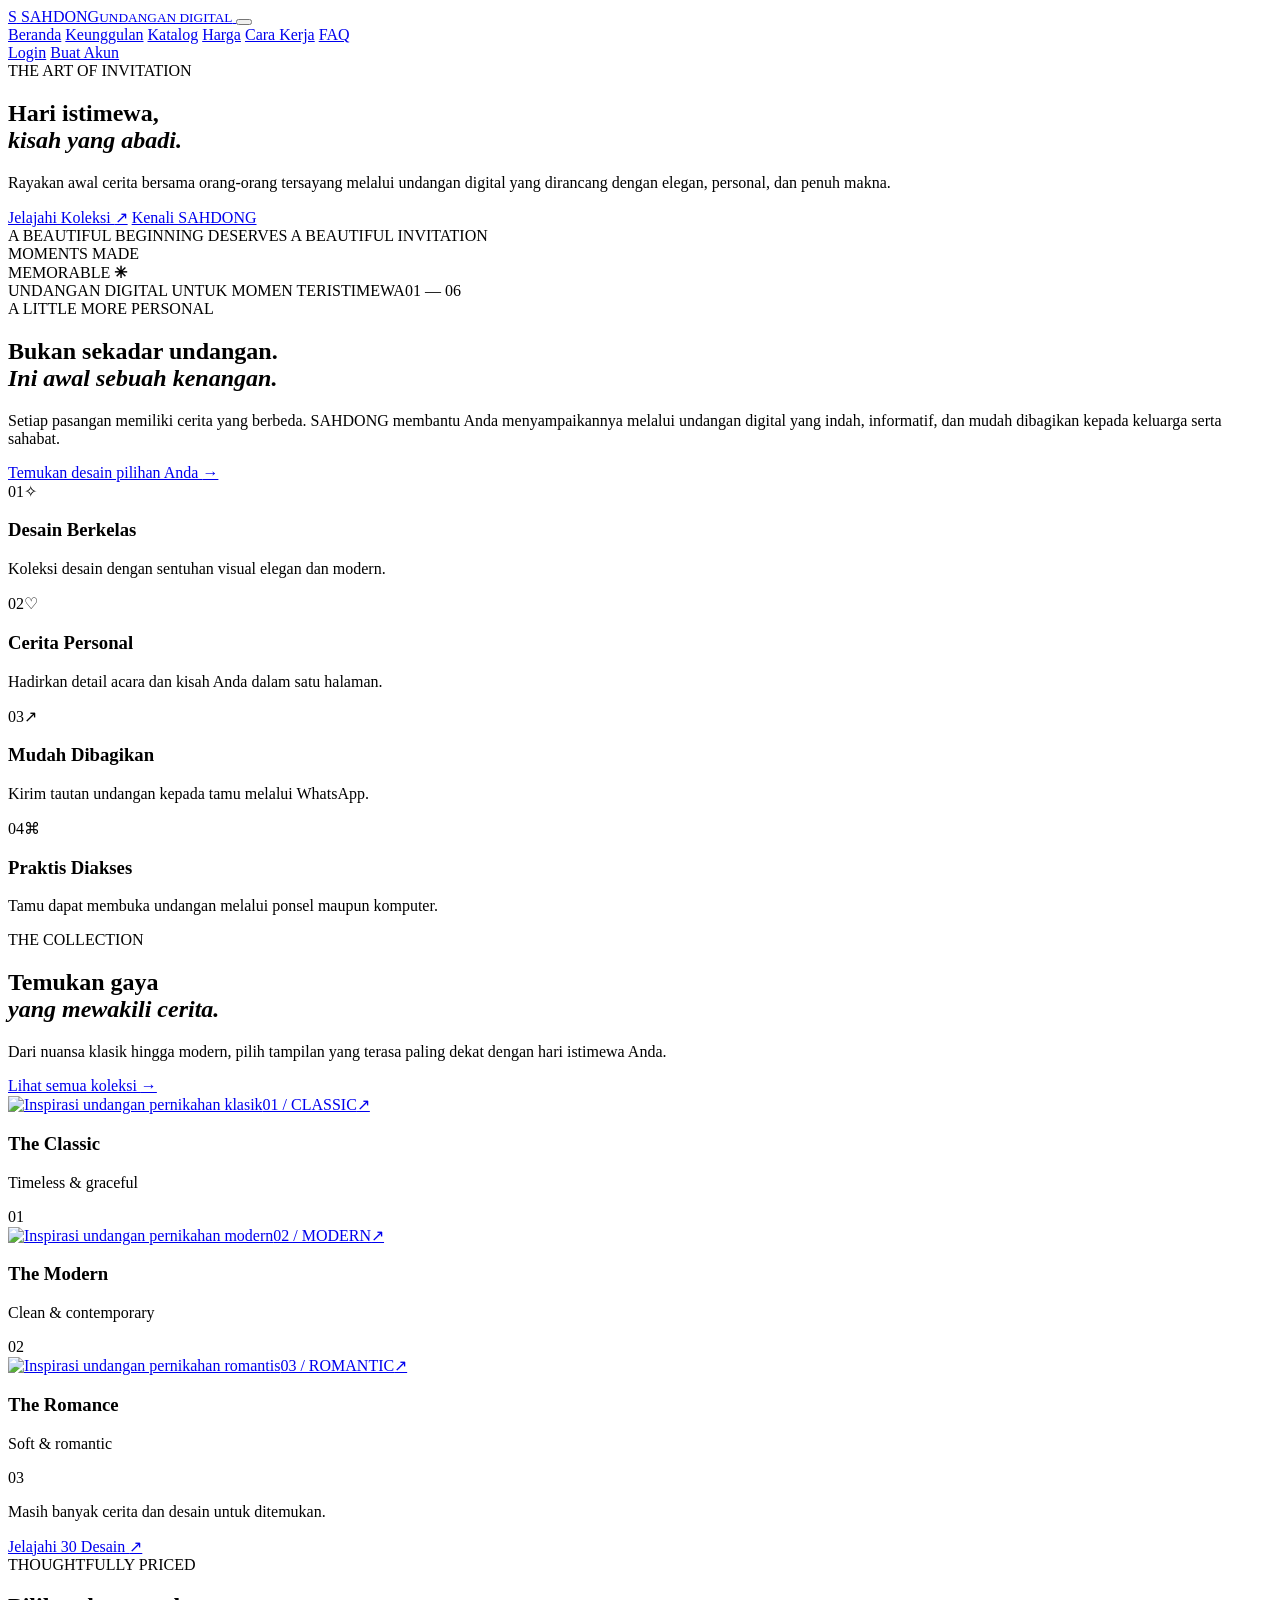
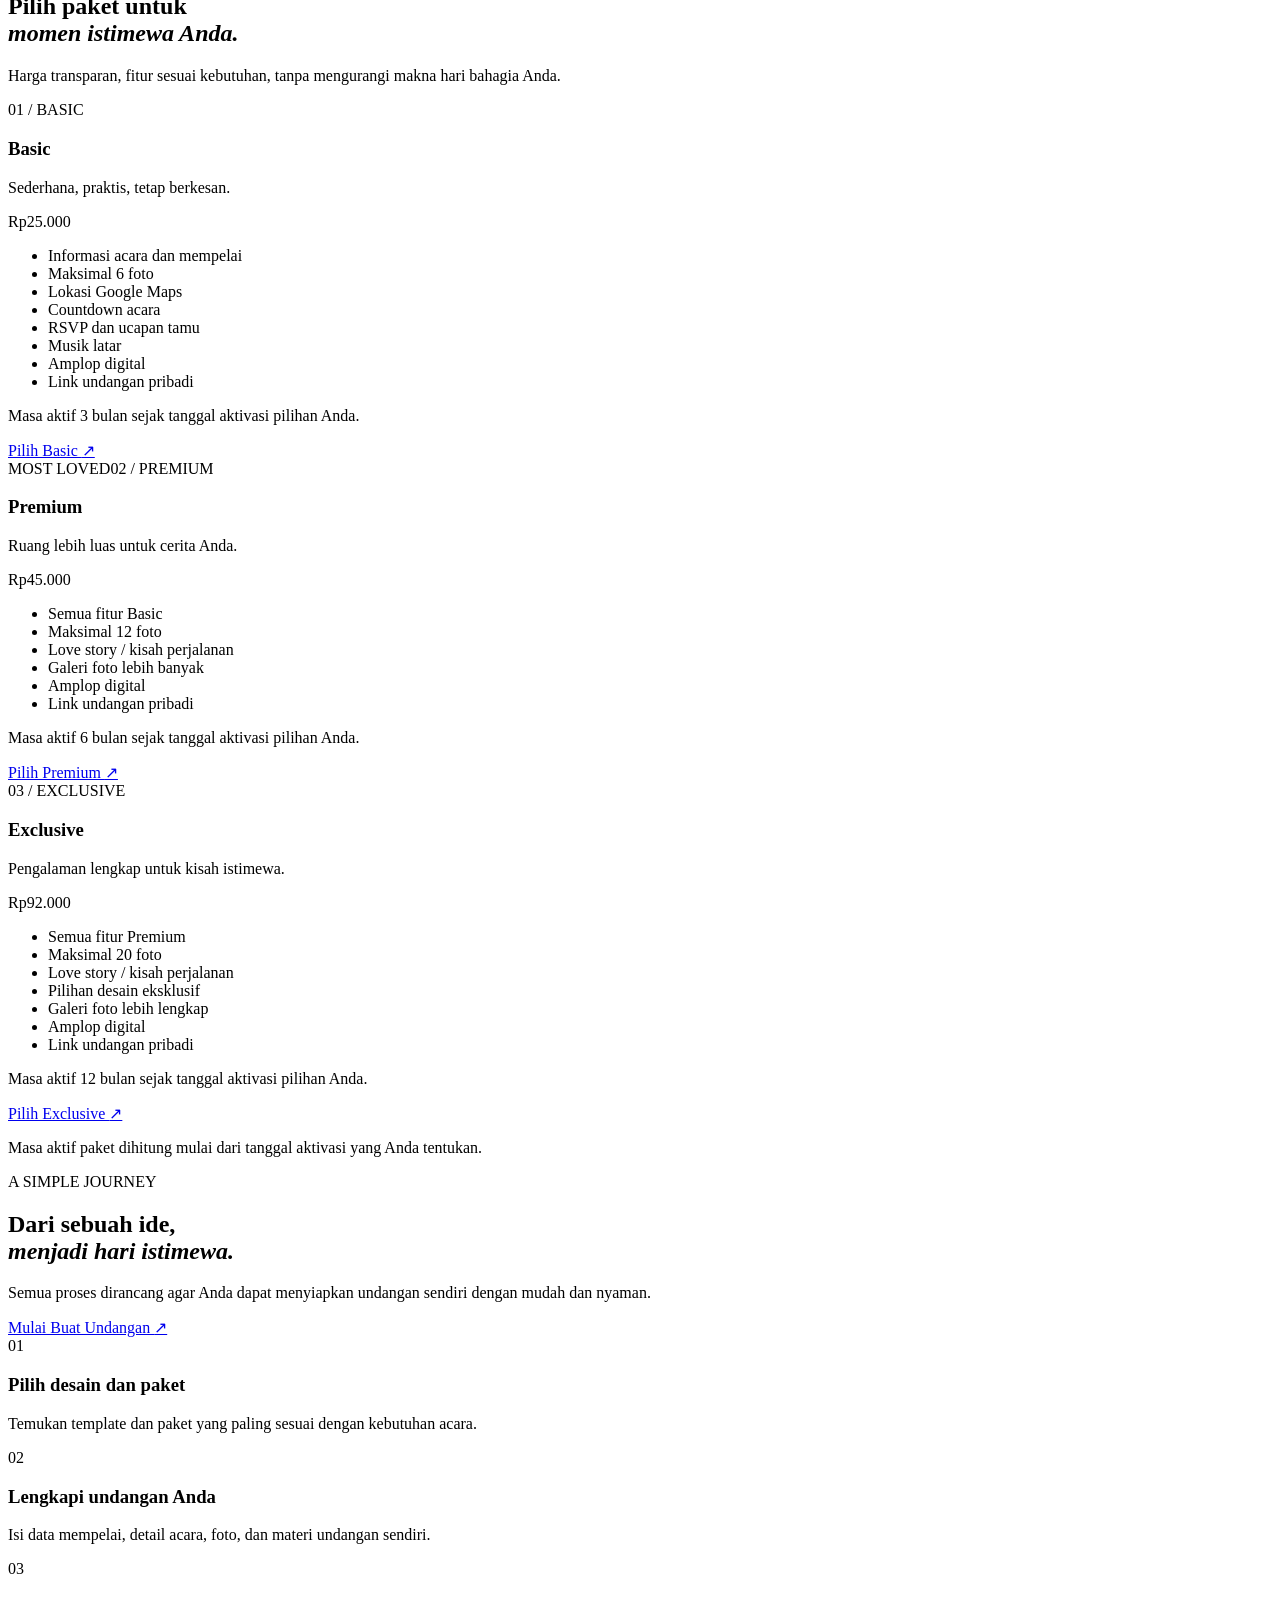
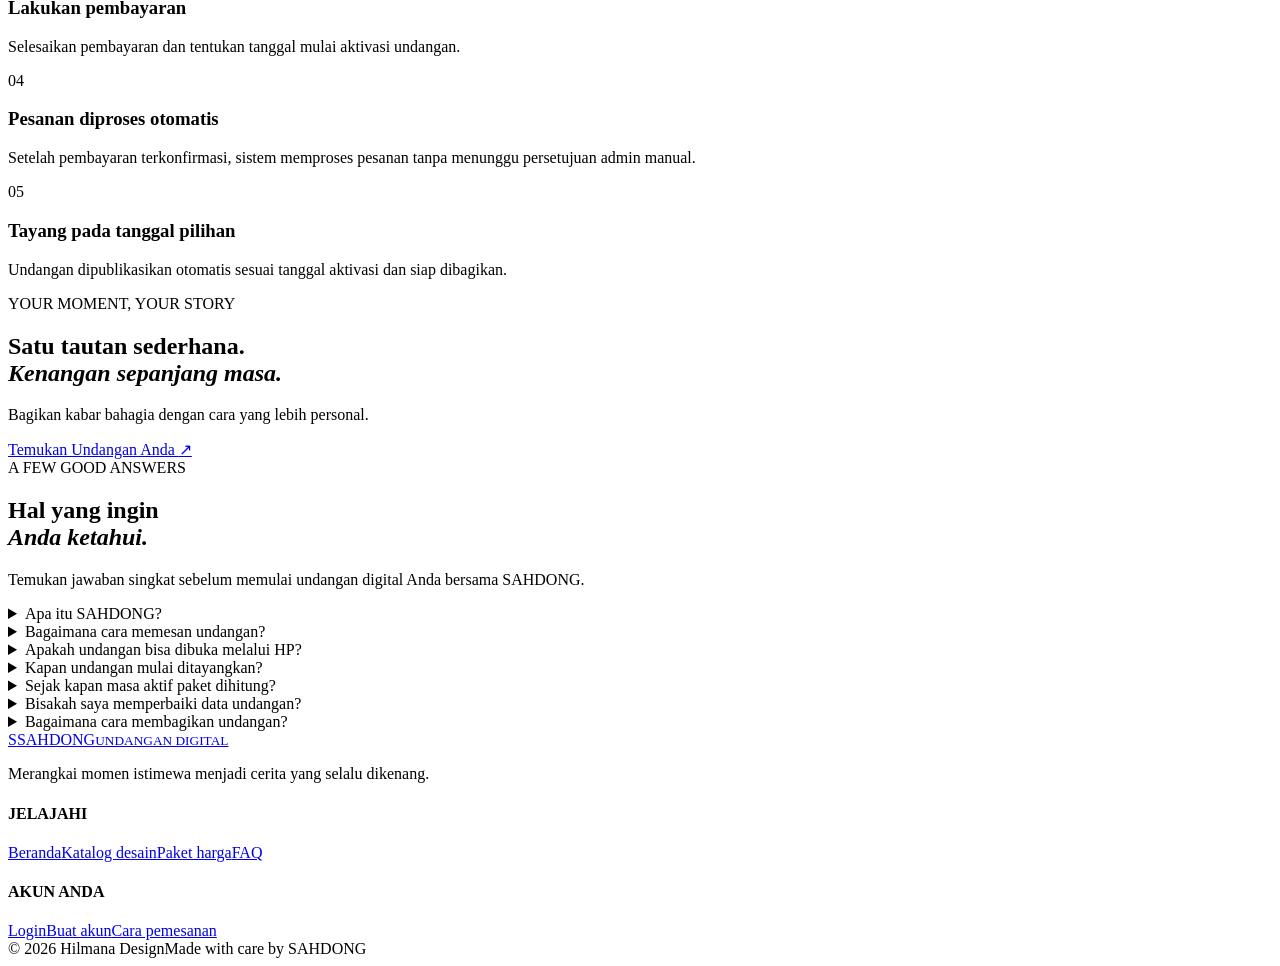
==== commit c42044d0: "Add files via upload" ====
--- a/public/index.html
+++ b/public/index.html
@@ -3,361 +3,146 @@
 <head>
   <meta charset="UTF-8">
   <meta name="viewport" content="width=device-width, initial-scale=1.0">
-  <meta name="theme-color" content="#172b40">
-  <meta name="description" content="SAHDONG menyediakan undangan digital pernikahan yang elegan, praktis, dan personal. Pilih desain Basic, Premium, atau Exclusive.">
-  <title>SAHDONG — Undangan Digital Elegan</title>
-
+  <meta name="theme-color" content="#f7f3eb">
+  <meta name="description" content="SAHDONG menyediakan undangan digital pernikahan yang elegan, personal, dan mudah dibagikan. Pilih desain Basic, Premium, atau Exclusive.">
+  <title>SAHDONG — The Art of Invitation</title>
   <link rel="preconnect" href="https://fonts.googleapis.com">
   <link rel="preconnect" href="https://fonts.gstatic.com" crossorigin>
-  <link href="https://fonts.googleapis.com/css2?family=DM+Sans:wght@400;500;600;700&family=Playfair+Display:wght@500;600;700&display=swap" rel="stylesheet">
-  <link rel="stylesheet" href="/assets/css/style.css?v=20261127">
+  <link href="https://fonts.googleapis.com/css2?family=DM+Sans:wght@400;500;600;700&family=Playfair+Display:ital,wght@0,500;0,600;0,700;1,500;1,600&display=swap" rel="stylesheet">
+  <link rel="stylesheet" href="/assets/css/style.css?v=20261126-luxury">
 </head>
-
 <body>
   <header class="site-header">
     <div class="container nav-wrap">
-      <a class="brand" href="#beranda" aria-label="SAHDONG - Beranda">
+      <a class="brand" href="#beranda" aria-label="SAHDONG Beranda">
         <span class="brand-mark">S</span>
-        <span>SAHDONG<small>UNDANGAN DIGITAL</small></span>
+        <span class="brand-name">SAHDONG<small>UNDANGAN DIGITAL</small></span>
       </a>
-
       <button class="menu-toggle" id="menuToggle" aria-label="Buka menu" aria-expanded="false" aria-controls="mainNav">
         <span></span><span></span><span></span>
       </button>
-
       <nav class="main-nav" id="mainNav" aria-label="Navigasi utama">
         <a href="#beranda">Beranda</a>
         <a href="#keunggulan">Keunggulan</a>
-        <a href="/template/index.html">Katalog</a>
+        <a href="#katalog">Katalog</a>
         <a href="#harga">Harga</a>
         <a href="#cara-kerja">Cara Kerja</a>
         <a href="#faq">FAQ</a>
-        <a class="nav-login" href="/template/index.html">Mulai Sekarang</a>
+        <div class="nav-actions">
+          <a class="nav-login" href="/login.html">Login</a>
+          <a class="nav-register" href="/register.html">Buat Akun</a>
+        </div>
       </nav>
     </div>
   </header>
 
   <main>
     <section class="hero" id="beranda">
-      <div class="hero-overlay"></div>
-      <div class="container hero-content">
-        <span class="eyebrow light">THE ART OF INVITATION</span>
-        <h1>Awali Kisah Indah<br>dengan <em>Undangan Istimewa.</em></h1>
-        <p>
-          Bagikan momen bahagia dengan undangan digital yang elegan,
-          personal, dan mudah dibagikan kepada orang-orang tersayang.
-        </p>
-        <div class="hero-actions">
-          <a href="/template/index.html" class="btn btn-gold">Jelajahi Template <span>↗</span></a>
-          <a href="#cara-kerja" class="btn btn-outline">Cara Kerja</a>
+      <div class="hero-shade"></div>
+      <div class="hero-ornament ornament-one"></div>
+      <div class="container hero-inner">
+        <div class="hero-copy">
+          <span class="eyebrow eyebrow-light"><i></i> THE ART OF INVITATION</span>
+          <h1>Hari istimewa,<br><em>kisah yang abadi.</em></h1>
+          <p>Rayakan awal cerita bersama orang-orang tersayang melalui undangan digital yang dirancang dengan elegan, personal, dan penuh makna.</p>
+          <div class="hero-actions">
+            <a href="/template/index.html" class="btn btn-gold">Jelajahi Koleksi <span>↗</span></a>
+            <a href="#cara-kerja" class="btn btn-ghost">Kenali SAHDONG</a>
+          </div>
+          <div class="hero-caption"><span></span> A BEAUTIFUL BEGINNING DESERVES A BEAUTIFUL INVITATION</div>
         </div>
-        <div class="hero-note">
-          <span class="note-line"></span>
-          ELEGANT DESIGN · SIMPLE EXPERIENCE
-        </div>
+        <div class="hero-side-note">MOMENTS MADE<br>MEMORABLE <b>✳</b></div>
       </div>
-      <div class="hero-bottom">
-        <span>UNDANGAN DIGITAL UNTUK HARI TERISTIMEWA</span>
-        <span>SAHDONG © 2026</span>
-      </div>
+      <div class="hero-bottom"><span>UNDANGAN DIGITAL UNTUK MOMEN TERISTIMEWA</span><span>01 — 06</span></div>
     </section>
 
     <section class="intro section-space" id="keunggulan">
       <div class="container intro-grid">
-        <div>
-          <span class="eyebrow">LEBIH DARI SEKADAR UNDANGAN</span>
-          <h2>Setiap momen punya cerita.<br><em>Rayakan dengan cara berbeda.</em></h2>
+        <div class="intro-heading">
+          <span class="eyebrow">A LITTLE MORE PERSONAL</span>
+          <h2>Bukan sekadar undangan.<br><em>Ini awal sebuah kenangan.</em></h2>
         </div>
         <div class="intro-copy">
-          <p>
-            SAHDONG membantu Anda membuat undangan digital yang
-            mencerminkan cerita dan karakter acara. Desain menarik,
-            informasi tertata, dan praktis dibagikan kapan saja.
-          </p>
-          <a class="text-link" href="/template/index.html">Temukan desain Anda <span>→</span></a>
+          <p>Setiap pasangan memiliki cerita yang berbeda. SAHDONG membantu Anda menyampaikannya melalui undangan digital yang indah, informatif, dan mudah dibagikan kepada keluarga serta sahabat.</p>
+          <a class="text-link" href="/template/index.html">Temukan desain pilihan Anda <span>→</span></a>
         </div>
       </div>
-
       <div class="container feature-grid">
-        <article class="feature-card">
-          <span class="feature-number">01</span>
-          <div class="feature-icon">✧</div>
-          <h3>Desain Elegan</h3>
-          <p>Template pilihan dengan tampilan modern dan berkesan.</p>
-        </article>
-        <article class="feature-card">
-          <span class="feature-number">02</span>
-          <div class="feature-icon">♡</div>
-          <h3>Lebih Personal</h3>
-          <p>Informasi acara dan cerita Anda dalam satu undangan.</p>
-        </article>
-        <article class="feature-card">
-          <span class="feature-number">03</span>
-          <div class="feature-icon">↗</div>
-          <h3>Mudah Dibagikan</h3>
-          <p>Kirim tautan undangan melalui WhatsApp dan media sosial.</p>
-        </article>
-        <article class="feature-card">
-          <span class="feature-number">04</span>
-          <div class="feature-icon">⌘</div>
-          <h3>Praktis Diakses</h3>
-          <p>Tamu dapat membuka undangan melalui ponsel maupun komputer.</p>
-        </article>
+        <article class="feature-card"><span class="feature-number">01</span><span class="feature-symbol">✧</span><h3>Desain Berkelas</h3><p>Koleksi desain dengan sentuhan visual elegan dan modern.</p></article>
+        <article class="feature-card"><span class="feature-number">02</span><span class="feature-symbol">♡</span><h3>Cerita Personal</h3><p>Hadirkan detail acara dan kisah Anda dalam satu halaman.</p></article>
+        <article class="feature-card"><span class="feature-number">03</span><span class="feature-symbol">↗</span><h3>Mudah Dibagikan</h3><p>Kirim tautan undangan kepada tamu melalui WhatsApp.</p></article>
+        <article class="feature-card"><span class="feature-number">04</span><span class="feature-symbol">⌘</span><h3>Praktis Diakses</h3><p>Tamu dapat membuka undangan melalui ponsel maupun komputer.</p></article>
       </div>
     </section>
 
     <section class="catalog-section section-space" id="katalog">
       <div class="container">
         <div class="section-heading">
-          <div>
-            <span class="eyebrow">THE COLLECTION</span>
-            <h2>Pilihan desain <em>untuk Anda.</em></h2>
-          </div>
-          <p>Temukan tampilan yang paling sesuai dengan cerita dan hari istimewa Anda.</p>
+          <div><span class="eyebrow">THE COLLECTION</span><h2>Temukan gaya<br><em>yang mewakili cerita.</em></h2></div>
+          <div class="section-heading-side"><p>Dari nuansa klasik hingga modern, pilih tampilan yang terasa paling dekat dengan hari istimewa Anda.</p><a class="text-link" href="/template/index.html">Lihat semua koleksi <span>→</span></a></div>
         </div>
-
         <div class="catalog-grid">
           <article class="template-card">
-            <div class="template-image">
-              <img
-                src="https://images.unsplash.com/photo-1519741497674-611481863552?auto=format&fit=crop&w=900&q=85"
-                alt="Inspirasi undangan pernikahan klasik"
-                loading="lazy"
-                onerror="this.onerror=null;this.src='https://images.unsplash.com/photo-1511285560929-80b456fea0bc?auto=format&fit=crop&w=900&q=85';">
-              <span class="template-tag">CLASSIC</span>
-            </div>
-            <div class="template-info">
-              <div><h3>The Classic</h3><p>Timeless &amp; graceful</p></div>
-              <a class="template-arrow" href="/template/index.html#basic" aria-label="Lihat katalog Basic">↗</a>
-            </div>
+            <a class="template-image" href="/template/index.html#basic"><img src="https://images.unsplash.com/photo-1519741497674-611481863552?auto=format&fit=crop&w=1000&q=85" alt="Inspirasi undangan pernikahan klasik" loading="lazy"><span class="template-tag">01 / CLASSIC</span><span class="image-arrow">↗</span></a>
+            <div class="template-info"><div><h3>The Classic</h3><p>Timeless &amp; graceful</p></div><span>01</span></div>
           </article>
-
+          <article class="template-card template-card-raised">
+            <a class="template-image" href="/template/index.html#premium"><img src="https://images.unsplash.com/photo-1511285560929-80b456fea0bc?auto=format&fit=crop&w=1000&q=85" alt="Inspirasi undangan pernikahan modern" loading="lazy"><span class="template-tag">02 / MODERN</span><span class="image-arrow">↗</span></a>
+            <div class="template-info"><div><h3>The Modern</h3><p>Clean &amp; contemporary</p></div><span>02</span></div>
+          </article>
           <article class="template-card">
-            <div class="template-image">
-              <img
-                src="https://images.unsplash.com/photo-1511285560929-80b456fea0bc?auto=format&fit=crop&w=900&q=85"
-                alt="Inspirasi undangan pernikahan modern"
-                loading="lazy"
-                onerror="this.onerror=null;this.src='https://images.unsplash.com/photo-1519741497674-611481863552?auto=format&fit=crop&w=900&q=85';">
-              <span class="template-tag">MODERN</span>
-            </div>
-            <div class="template-info">
-              <div><h3>The Modern</h3><p>Clean &amp; contemporary</p></div>
-              <a class="template-arrow" href="/template/index.html#premium" aria-label="Lihat katalog Premium">↗</a>
-            </div>
-          </article>
-
-          <article class="template-card">
-            <div class="template-image">
-              <img
-                src="https://images.unsplash.com/photo-1519741497674-611481863552?auto=format&fit=crop&w=900&q=85"
-                alt="Inspirasi undangan pernikahan romantis"
-                loading="lazy"
-                onerror="this.onerror=null;this.src='https://images.unsplash.com/photo-1511285560929-80b456fea0bc?auto=format&fit=crop&w=900&q=85';">
-              <span class="template-tag">ROMANTIC</span>
-            </div>
-            <div class="template-info">
-              <div><h3>The Romance</h3><p>Soft &amp; romantic</p></div>
-              <a class="template-arrow" href="/template/index.html#exclusive" aria-label="Lihat katalog Exclusive">↗</a>
-            </div>
+            <a class="template-image" href="/template/index.html#exclusive"><img src="https://images.unsplash.com/photo-1519225421980-715cb0215aed?auto=format&fit=crop&w=1000&q=85" alt="Inspirasi undangan pernikahan romantis" loading="lazy"><span class="template-tag">03 / ROMANTIC</span><span class="image-arrow">↗</span></a>
+            <div class="template-info"><div><h3>The Romance</h3><p>Soft &amp; romantic</p></div><span>03</span></div>
           </article>
         </div>
-
-        <p class="catalog-note">
-          Lihat seluruh 30 pilihan desain pada katalog SAHDONG.
-          <a class="text-link" href="/template/index.html">Buka katalog lengkap <span>→</span></a>
-        </p>
+        <div class="catalog-foot"><p>Masih banyak cerita dan desain untuk ditemukan.</p><a href="/template/index.html" class="btn btn-dark">Jelajahi 30 Desain <span>↗</span></a></div>
       </div>
     </section>
 
     <section class="pricing-section section-space" id="harga">
       <div class="container">
-        <div class="section-heading centered">
-          <span class="eyebrow">SIMPLE &amp; TRANSPARENT</span>
-          <h2>Pilih paket <em>terbaik Anda.</em></h2>
-          <p>Sesuaikan pilihan dengan kebutuhan undangan dan momen istimewa Anda.</p>
+        <div class="section-heading centered"><span class="eyebrow">THOUGHTFULLY PRICED</span><h2>Pilih paket untuk<br><em>momen istimewa Anda.</em></h2><p>Harga transparan, fitur sesuai kebutuhan, tanpa mengurangi makna hari bahagia Anda.</p></div>
+        <div class="pricing-grid">
+          <article class="price-card"><span class="price-index">01 / BASIC</span><h3>Basic</h3><p class="price-desc">Sederhana, praktis, tetap berkesan.</p><div class="price">Rp25.000</div><div class="price-rule"></div><ul><li>Informasi acara dan mempelai</li><li>Maksimal 6 foto</li><li>Lokasi Google Maps</li><li>Countdown acara</li><li>RSVP dan ucapan tamu</li><li>Musik latar</li><li>Amplop digital</li><li>Link undangan pribadi</li></ul><p class="validity">Masa aktif 3 bulan sejak tanggal aktivasi pilihan Anda.</p><a href="/template/index.html#basic" class="btn btn-outline-dark">Pilih Basic <span>↗</span></a></article>
+          <article class="price-card price-featured"><span class="popular-label">MOST LOVED</span><span class="price-index">02 / PREMIUM</span><h3>Premium</h3><p class="price-desc">Ruang lebih luas untuk cerita Anda.</p><div class="price">Rp45.000</div><div class="price-rule"></div><ul><li>Semua fitur Basic</li><li>Maksimal 12 foto</li><li>Love story / kisah perjalanan</li><li>Galeri foto lebih banyak</li><li>Amplop digital</li><li>Link undangan pribadi</li></ul><p class="validity">Masa aktif 6 bulan sejak tanggal aktivasi pilihan Anda.</p><a href="/template/index.html#premium" class="btn btn-gold">Pilih Premium <span>↗</span></a></article>
+          <article class="price-card"><span class="price-index">03 / EXCLUSIVE</span><h3>Exclusive</h3><p class="price-desc">Pengalaman lengkap untuk kisah istimewa.</p><div class="price">Rp92.000</div><div class="price-rule"></div><ul><li>Semua fitur Premium</li><li>Maksimal 20 foto</li><li>Love story / kisah perjalanan</li><li>Pilihan desain eksklusif</li><li>Galeri foto lebih lengkap</li><li>Amplop digital</li><li>Link undangan pribadi</li></ul><p class="validity">Masa aktif 12 bulan sejak tanggal aktivasi pilihan Anda.</p><a href="/template/index.html#exclusive" class="btn btn-outline-dark">Pilih Exclusive <span>↗</span></a></article>
         </div>
-
-        <div class="pricing-grid">
-          <article class="price-card">
-            <span class="price-label">01 / BASIC</span>
-            <h3>Basic</h3>
-            <p class="price-desc">Pilihan praktis untuk undangan digital sederhana.</p>
-            <div class="price">Rp25.000</div>
-            <div class="price-divider"></div>
-            <ul>
-              <li>Informasi acara dan mempelai</li>
-              <li>Maksimal 6 foto</li>
-              <li>Lokasi Google Maps</li>
-              <li>Countdown acara</li>
-              <li>RSVP dan ucapan tamu</li>
-              <li>Musik latar</li>
-              <li>Amplop digital</li>
-              <li>Link undangan pribadi</li>
-            </ul>
-            <p class="validity">Masa aktif 3 bulan sejak tanggal aktivasi pilihan Anda.</p>
-            <a href="/template/index.html#basic" class="btn btn-price">Pilih Basic</a>
-          </article>
-
-          <article class="price-card featured">
-            <span class="popular-label">REKOMENDASI</span>
-            <span class="price-label">02 / PREMIUM</span>
-            <h3>Premium</h3>
-            <p class="price-desc">Lebih lengkap untuk cerita yang lebih personal.</p>
-            <div class="price">Rp45.000</div>
-            <div class="price-divider"></div>
-            <ul>
-              <li>Semua fitur Basic</li>
-              <li>Maksimal 12 foto</li>
-              <li>Love story / kisah perjalanan</li>
-              <li>Galeri foto lebih banyak</li>
-              <li>Amplop digital</li>
-              <li>Link undangan pribadi</li>
-            </ul>
-            <p class="validity">Masa aktif 6 bulan sejak tanggal aktivasi pilihan Anda.</p>
-            <a href="/template/index.html#premium" class="btn btn-gold btn-price">Pilih Premium</a>
-          </article>
-
-          <article class="price-card">
-            <span class="price-label">03 / EXCLUSIVE</span>
-            <h3>Exclusive</h3>
-            <p class="price-desc">Pengalaman undangan lebih istimewa dan lengkap.</p>
-            <div class="price">Rp92.000</div>
-            <div class="price-divider"></div>
-            <ul>
-              <li>Semua fitur Premium</li>
-              <li>Maksimal 20 foto</li>
-              <li>Love story / kisah perjalanan</li>
-              <li>Pilihan desain eksklusif</li>
-              <li>Galeri foto lebih lengkap</li>
-              <li>Amplop digital</li>
-              <li>Link undangan pribadi</li>
-            </ul>
-            <p class="validity">Masa aktif 12 bulan sejak tanggal aktivasi pilihan Anda.</p>
-            <a href="/template/index.html#exclusive" class="btn btn-price">Pilih Exclusive</a>
-          </article>
-        </div>
-        <p class="pricing-note">Setiap paket memiliki batas foto dan masa aktif sesuai ketentuan SAHDONG.</p>
+        <p class="pricing-note">Masa aktif paket dihitung mulai dari tanggal aktivasi yang Anda tentukan.</p>
       </div>
     </section>
 
     <section class="process-section section-space" id="cara-kerja">
       <div class="container process-grid">
-        <div class="process-heading">
-          <span class="eyebrow">HOW IT WORKS</span>
-          <h2>Mudah dibuat,<br><em>mudah dibagikan.</em></h2>
-          <p>Wujudkan undangan digital Anda melalui langkah yang sederhana.</p>
-          <a href="/template/index.html" class="btn btn-gold">Pilih Desain <span>↗</span></a>
-        </div>
-
+        <div class="process-heading"><span class="eyebrow eyebrow-light">A SIMPLE JOURNEY</span><h2>Dari sebuah ide,<br><em>menjadi hari istimewa.</em></h2><p>Semua proses dirancang agar Anda dapat menyiapkan undangan sendiri dengan mudah dan nyaman.</p><a href="/register.html" class="btn btn-gold">Mulai Buat Undangan <span>↗</span></a></div>
         <div class="steps">
-          <article class="step">
-            <span>01</span>
-            <div><h3>Pilih desain dan paket</h3><p>Temukan template dan paket yang sesuai dengan kebutuhan acara Anda.</p></div>
-          </article>
-          <article class="step">
-            <span>02</span>
-            <div><h3>Lengkapi undangan</h3><p>Isi data mempelai, acara, foto, dan materi sesuai paket yang dipilih.</p></div>
-          </article>
-          <article class="step">
-            <span>03</span>
-            <div><h3>Pilih tanggal aktivasi</h3><p>Tentukan tanggal mulai tayang undangan sesuai rencana Anda.</p></div>
-          </article>
-          <article class="step">
-            <span>04</span>
-            <div><h3>Pemeriksaan admin</h3><p>Pesanan diperiksa admin sebelum dijadwalkan untuk dipublikasikan.</p></div>
-          </article>
-          <article class="step">
-            <span>05</span>
-            <div><h3>Undangan dipublikasikan</h3><p>Undangan tayang pada tanggal aktivasi yang telah dipilih dan siap dibagikan.</p></div>
-          </article>
+          <article class="step"><span>01</span><div><h3>Pilih desain dan paket</h3><p>Temukan template dan paket yang paling sesuai dengan kebutuhan acara.</p></div></article>
+          <article class="step"><span>02</span><div><h3>Lengkapi undangan Anda</h3><p>Isi data mempelai, detail acara, foto, dan materi undangan sendiri.</p></div></article>
+          <article class="step"><span>03</span><div><h3>Lakukan pembayaran</h3><p>Selesaikan pembayaran dan tentukan tanggal mulai aktivasi undangan.</p></div></article>
+          <article class="step"><span>04</span><div><h3>Pesanan diproses otomatis</h3><p>Setelah pembayaran terkonfirmasi, sistem memproses pesanan tanpa menunggu persetujuan admin manual.</p></div></article>
+          <article class="step"><span>05</span><div><h3>Tayang pada tanggal pilihan</h3><p>Undangan dipublikasikan otomatis sesuai tanggal aktivasi dan siap dibagikan.</p></div></article>
         </div>
       </div>
     </section>
 
-    <section class="quote-section">
-      <div class="container quote-content">
-        <span class="eyebrow light">YOUR MOMENT, YOUR STORY</span>
-        <h2 class="quote-title">Satu tautan sederhana,<br><em>sejuta kenangan bermakna.</em></h2>
-        <p>Jadikan hari istimewa Anda lebih dekat dengan orang-orang tersayang.</p>
-        <a href="/template/index.html" class="btn btn-gold">Temukan Undangan Anda</a>
-      </div>
-    </section>
+    <section class="quote-section"><div class="container quote-content"><span class="eyebrow eyebrow-light">YOUR MOMENT, YOUR STORY</span><h2>Satu tautan sederhana.<br><em>Kenangan sepanjang masa.</em></h2><p>Bagikan kabar bahagia dengan cara yang lebih personal.</p><a href="/template/index.html" class="btn btn-gold">Temukan Undangan Anda <span>↗</span></a></div></section>
 
     <section class="faq-section section-space" id="faq">
       <div class="container faq-grid">
-        <div>
-          <span class="eyebrow">NEED TO KNOW</span>
-          <h2>Pertanyaan yang<br><em>sering diajukan.</em></h2>
-          <p>Informasi singkat untuk membantu Anda mengenal SAHDONG.</p>
-        </div>
-
+        <div class="faq-intro"><span class="eyebrow">A FEW GOOD ANSWERS</span><h2>Hal yang ingin<br><em>Anda ketahui.</em></h2><p>Temukan jawaban singkat sebelum memulai undangan digital Anda bersama SAHDONG.</p></div>
         <div class="faq-list">
-          <details>
-            <summary>Apa itu SAHDONG?</summary>
-            <p>SAHDONG adalah platform undangan digital untuk membantu Anda membuat dan membagikan undangan acara secara online.</p>
-          </details>
-          <details>
-            <summary>Bagaimana cara memesan undangan?</summary>
-            <p>Pilih desain dan paket yang diinginkan, kemudian lengkapi informasi acara serta materi undangan melalui proses pemesanan.</p>
-          </details>
-          <details>
-            <summary>Apakah undangan bisa dibuka melalui HP?</summary>
-            <p>Ya. Halaman undangan dirancang agar dapat diakses melalui ponsel maupun komputer.</p>
-          </details>
-          <details>
-            <summary>Berapa lama masa aktif undangan?</summary>
-            <p>Basic aktif 3 bulan, Premium 6 bulan, dan Exclusive 12 bulan. Masa aktif dihitung sejak tanggal aktivasi yang dipilih pelanggan.</p>
-          </details>
-          <details>
-            <summary>Kapan undangan mulai ditayangkan?</summary>
-            <p>Setelah pesanan diperiksa dan disetujui admin, undangan dijadwalkan untuk tayang otomatis pada tanggal aktivasi yang dipilih.</p>
-          </details>
-          <details>
-            <summary>Bagaimana jika masa aktif berakhir?</summary>
-            <p>Setelah masa aktif berakhir, undangan dinonaktifkan dan data undangan dihapus sesuai ketentuan layanan SAHDONG.</p>
-          </details>
-          <details>
-            <summary>Bagaimana cara membagikan undangan?</summary>
-            <p>Undangan dibagikan menggunakan tautan pribadi yang dapat dikirim melalui WhatsApp atau media sosial.</p>
-          </details>
+          <details><summary>Apa itu SAHDONG?</summary><p>SAHDONG adalah platform undangan digital untuk membantu Anda membuat dan membagikan undangan acara secara online.</p></details>
+          <details><summary>Bagaimana cara memesan undangan?</summary><p>Buat akun, pilih desain dan paket, lalu lengkapi informasi acara serta materi undangan melalui akun Anda.</p></details>
+          <details><summary>Apakah undangan bisa dibuka melalui HP?</summary><p>Ya. Halaman undangan dirancang agar dapat diakses melalui ponsel maupun komputer.</p></details>
+          <details><summary>Kapan undangan mulai ditayangkan?</summary><p>Setelah pembayaran terkonfirmasi, pesanan diproses otomatis dan undangan dijadwalkan tayang pada tanggal aktivasi yang Anda pilih.</p></details>
+          <details><summary>Sejak kapan masa aktif paket dihitung?</summary><p>Masa aktif dihitung sejak tanggal aktivasi pilihan Anda: Basic 3 bulan, Premium 6 bulan, dan Exclusive 12 bulan.</p></details>
+          <details><summary>Bisakah saya memperbaiki data undangan?</summary><p>Anda dapat mengelola dan memperbaiki data undangan melalui editor akun sesuai fitur yang tersedia.</p></details>
+          <details><summary>Bagaimana cara membagikan undangan?</summary><p>Setelah undangan tayang, bagikan tautan pribadi melalui WhatsApp atau media sosial kepada keluarga dan sahabat.</p></details>
         </div>
       </div>
     </section>
   </main>
 
-  <footer class="site-footer">
-    <div class="container footer-main">
-      <div class="footer-brand">
-        <a class="brand brand-light" href="#beranda">
-          <span class="brand-mark">S</span>
-          <span>SAHDONG<small>UNDANGAN DIGITAL</small></span>
-        </a>
-        <p>Merangkai momen istimewa menjadi cerita yang selalu dikenang.</p>
-      </div>
-
-      <div class="footer-links">
-        <h4>NAVIGASI</h4>
-        <a href="#beranda">Beranda</a>
-        <a href="/template/index.html">Katalog</a>
-        <a href="#harga">Harga</a>
-        <a href="#faq">FAQ</a>
-      </div>
-
-      <div class="footer-links">
-        <h4>INFORMASI</h4>
-        <a href="#keunggulan">Tentang SAHDONG</a>
-        <a href="#cara-kerja">Cara Pemesanan</a>
-        <a href="#harga">Paket Undangan</a>
-      </div>
-    </div>
-
-    <div class="container footer-bottom">
-      <span>© <span data-year>2026</span> Hilmana Design</span>
-      <span>Made with care by SAHDONG</span>
-    </div>
-  </footer>
-
+  <footer class="site-footer"><div class="container footer-main"><div class="footer-brand"><a class="brand brand-light" href="#beranda"><span class="brand-mark">S</span><span class="brand-name">SAHDONG<small>UNDANGAN DIGITAL</small></span></a><p>Merangkai momen istimewa menjadi cerita yang selalu dikenang.</p></div><div class="footer-links"><h4>JELAJAHI</h4><a href="#beranda">Beranda</a><a href="/template/index.html">Katalog desain</a><a href="#harga">Paket harga</a><a href="#faq">FAQ</a></div><div class="footer-links"><h4>AKUN ANDA</h4><a href="/login.html">Login</a><a href="/register.html">Buat akun</a><a href="#cara-kerja">Cara pemesanan</a></div></div><div class="container footer-bottom"><span>© <span data-year>2026</span> Hilmana Design</span><span>Made with care by SAHDONG</span></div></footer>
   <script src="/assets/js/app.js" defer></script>
 </body>
 </html>
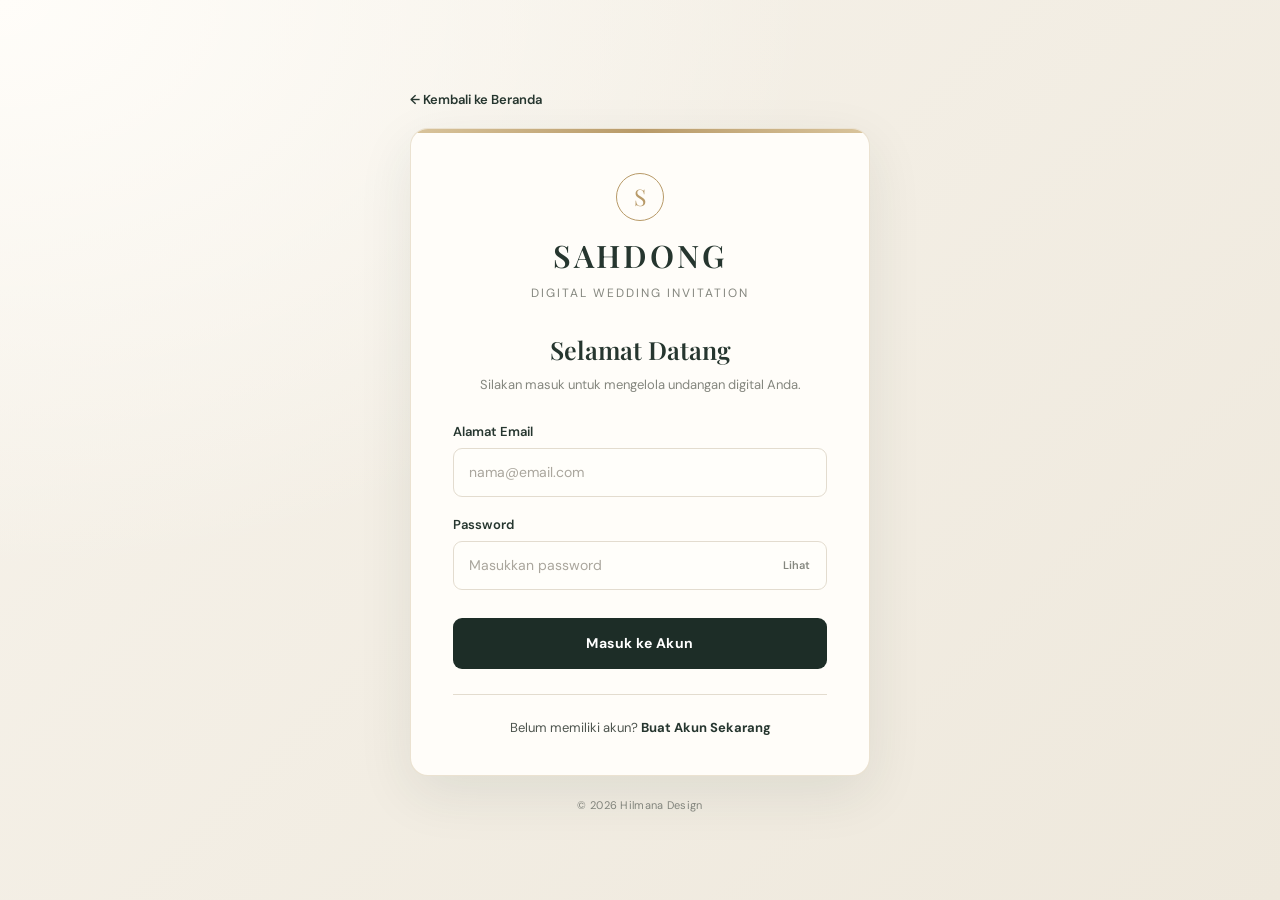
==== commit f440636f: "Update index.html" ====
--- a/public/index.html
+++ b/public/index.html
@@ -1,148 +1,436 @@
+
 <!DOCTYPE html>
 <html lang="id">
 <head>
   <meta charset="UTF-8">
-  <meta name="viewport" content="width=device-width, initial-scale=1.0">
+  <meta name="viewport" content="width=device-width, initial-scale=1">
   <meta name="theme-color" content="#f7f3eb">
-  <meta name="description" content="SAHDONG menyediakan undangan digital pernikahan yang elegan, personal, dan mudah dibagikan. Pilih desain Basic, Premium, atau Exclusive.">
-  <title>SAHDONG — The Art of Invitation</title>
+  <title>Login - SAHDONG</title>
+
   <link rel="preconnect" href="https://fonts.googleapis.com">
   <link rel="preconnect" href="https://fonts.gstatic.com" crossorigin>
-  <link href="https://fonts.googleapis.com/css2?family=DM+Sans:wght@400;500;600;700&family=Playfair+Display:ital,wght@0,500;0,600;0,700;1,500;1,600&display=swap" rel="stylesheet">
-  <link rel="stylesheet" href="/assets/css/style.css?v=20261126-luxury">
+  <link href="https://fonts.googleapis.com/css2?family=DM+Sans:wght@400;500;600;700&family=Playfair+Display:wght@500;600;700&display=swap" rel="stylesheet">
+
+  <style>
+    :root {
+      --ink: #26362f;
+      --ink-deep: #1d2d27;
+      --gold: #b89a68;
+      --gold-light: #d9c49c;
+      --paper: #f7f3eb;
+      --paper-deep: #eee8dc;
+      --white: #fffdf9;
+      --text: #4e554f;
+      --muted: #85877f;
+      --line: #e3dccf;
+    }
+
+    * {
+      box-sizing: border-box;
+    }
+
+    body {
+      margin: 0;
+      min-height: 100vh;
+      padding: 28px 18px;
+      display: flex;
+      align-items: center;
+      justify-content: center;
+      background:
+        radial-gradient(ellipse at top left, #fffdf9 0%, transparent 45%),
+        linear-gradient(135deg, var(--paper), var(--paper-deep));
+      color: var(--text);
+      font-family: "DM Sans", sans-serif;
+    }
+
+    .page {
+      width: 100%;
+      max-width: 460px;
+    }
+
+    .back-link {
+      display: inline-flex;
+      align-items: center;
+      gap: 8px;
+      margin-bottom: 20px;
+      color: var(--ink);
+      text-decoration: none;
+      font-size: 13px;
+      font-weight: 600;
+    }
+
+    .back-link:hover {
+      color: var(--gold);
+    }
+
+    .card {
+      position: relative;
+      overflow: hidden;
+      padding: 44px 42px 36px;
+      background: var(--white);
+      border: 1px solid rgba(184,154,104,.28);
+      border-radius: 18px;
+      box-shadow: 0 18px 55px rgba(38,54,47,.09);
+    }
+
+    .card::before {
+      content: "";
+      position: absolute;
+      top: 0;
+      left: 0;
+      width: 100%;
+      height: 4px;
+      background: linear-gradient(
+        90deg,
+        var(--gold-light),
+        var(--gold),
+        var(--gold-light)
+      );
+    }
+
+    .brand {
+      text-align: center;
+      margin-bottom: 32px;
+    }
+
+    .brand-mark {
+      display: inline-flex;
+      align-items: center;
+      justify-content: center;
+      width: 48px;
+      height: 48px;
+      margin-bottom: 13px;
+      border: 1px solid var(--gold);
+      border-radius: 50%;
+      color: var(--gold);
+      font-family: "Playfair Display", serif;
+      font-size: 23px;
+    }
+
+    .brand h1 {
+      margin: 0;
+      color: var(--ink);
+      font-family: "Playfair Display", serif;
+      font-size: 31px;
+      font-weight: 600;
+      letter-spacing: 3px;
+    }
+
+    .brand p {
+      margin: 9px 0 0;
+      color: var(--muted);
+      font-size: 12px;
+      letter-spacing: 2px;
+      text-transform: uppercase;
+    }
+
+    .heading {
+      margin-bottom: 27px;
+      text-align: center;
+    }
+
+    .heading h2 {
+      margin: 0 0 8px;
+      color: var(--ink);
+      font-family: "Playfair Display", serif;
+      font-size: 25px;
+      font-weight: 600;
+    }
+
+    .heading p {
+      margin: 0;
+      color: var(--muted);
+      font-size: 13px;
+      line-height: 1.7;
+    }
+
+    .form-group {
+      margin-bottom: 19px;
+    }
+
+    label {
+      display: block;
+      margin-bottom: 8px;
+      color: var(--ink);
+      font-size: 13px;
+      font-weight: 600;
+    }
+
+    .input-wrap {
+      position: relative;
+    }
+
+    input {
+      width: 100%;
+      min-height: 49px;
+      padding: 13px 15px;
+      border: 1px solid var(--line);
+      border-radius: 9px;
+      outline: none;
+      background: #fffefa;
+      color: var(--ink);
+      font: inherit;
+      font-size: 14px;
+      transition: border-color .2s, box-shadow .2s;
+    }
+
+    input:focus {
+      border-color: var(--gold);
+      box-shadow: 0 0 0 3px rgba(184,154,104,.13);
+    }
+
+    input::placeholder {
+      color: #aaa69d;
+    }
+
+    .password-input {
+      padding-right: 76px;
+    }
+
+    .toggle-password {
+      position: absolute;
+      top: 50%;
+      right: 12px;
+      transform: translateY(-50%);
+      padding: 5px;
+      border: 0;
+      background: transparent;
+      color: var(--muted);
+      font-family: inherit;
+      font-size: 11px;
+      font-weight: 600;
+      cursor: pointer;
+    }
+
+    .toggle-password:hover {
+      color: var(--gold);
+    }
+
+    .submit-button {
+      width: 100%;
+      min-height: 51px;
+      margin-top: 9px;
+      border: 0;
+      border-radius: 9px;
+      background: var(--ink-deep);
+      color: white;
+      font-family: inherit;
+      font-size: 14px;
+      font-weight: 700;
+      letter-spacing: .5px;
+      cursor: pointer;
+      transition: background .2s, transform .2s;
+    }
+
+    .submit-button:hover {
+      background: #344b40;
+      transform: translateY(-1px);
+    }
+
+    .submit-button:disabled {
+      opacity: .65;
+      cursor: not-allowed;
+      transform: none;
+    }
+
+    #message {
+      display: none;
+      margin-top: 17px;
+      padding: 12px 14px;
+      border-radius: 8px;
+      font-size: 13px;
+      line-height: 1.6;
+    }
+
+    #message.success {
+      display: block;
+      background: #edf5ee;
+      color: #28633c;
+    }
+
+    #message.error {
+      display: block;
+      background: #fbefed;
+      color: #a13d35;
+    }
+
+    .footer {
+      margin-top: 25px;
+      padding-top: 21px;
+      border-top: 1px solid var(--line);
+      text-align: center;
+      font-size: 13px;
+      line-height: 1.8;
+    }
+
+    .footer a {
+      color: var(--ink);
+      font-weight: 700;
+      text-decoration: none;
+    }
+
+    .footer a:hover {
+      color: var(--gold);
+    }
+
+    .copyright {
+      margin-top: 22px;
+      color: var(--muted);
+      font-size: 11px;
+      text-align: center;
+      letter-spacing: .3px;
+    }
+
+    @media (max-width: 480px) {
+      body {
+        padding: 18px 14px;
+      }
+
+      .card {
+        padding: 35px 23px 29px;
+        border-radius: 15px;
+      }
+
+      .brand h1 {
+        font-size: 28px;
+      }
+
+      .heading h2 {
+        font-size: 23px;
+      }
+    }
+  </style>
 </head>
+
 <body>
-  <header class="site-header">
-    <div class="container nav-wrap">
-      <a class="brand" href="#beranda" aria-label="SAHDONG Beranda">
-        <span class="brand-mark">S</span>
-        <span class="brand-name">SAHDONG<small>UNDANGAN DIGITAL</small></span>
-      </a>
-      <button class="menu-toggle" id="menuToggle" aria-label="Buka menu" aria-expanded="false" aria-controls="mainNav">
-        <span></span><span></span><span></span>
-      </button>
-      <nav class="main-nav" id="mainNav" aria-label="Navigasi utama">
-        <a href="#beranda">Beranda</a>
-        <a href="#keunggulan">Keunggulan</a>
-        <a href="#katalog">Katalog</a>
-        <a href="#harga">Harga</a>
-        <a href="#cara-kerja">Cara Kerja</a>
-        <a href="#faq">FAQ</a>
-        <div class="nav-actions">
-          <a class="nav-login" href="/login.html">Login</a>
-          <a class="nav-register" href="/register.html">Buat Akun</a>
+  <main class="page">
+    <a href="/" class="back-link">
+      ← Kembali ke Beranda
+    </a>
+
+    <section class="card">
+      <header class="brand">
+        <div class="brand-mark">S</div>
+        <h1>SAHDONG</h1>
+        <p>Digital Wedding Invitation</p>
+      </header>
+
+      <div class="heading">
+        <h2>Selamat Datang</h2>
+        <p>Silakan masuk untuk mengelola undangan digital Anda.</p>
+      </div>
+
+      <form id="loginForm">
+        <div class="form-group">
+          <label for="email">Alamat Email</label>
+          <input
+            id="email"
+            type="email"
+            placeholder="nama@email.com"
+            required
+            autocomplete="username"
+          >
         </div>
-      </nav>
-    </div>
-  </header>
-
-  <main>
-    <section class="hero" id="beranda">
-      <div class="hero-shade"></div>
-      <div class="hero-ornament ornament-one"></div>
-      <div class="container hero-inner">
-        <div class="hero-copy">
-          <span class="eyebrow eyebrow-light"><i></i> THE ART OF INVITATION</span>
-          <h1>Hari istimewa,<br><em>kisah yang abadi.</em></h1>
-          <p>Rayakan awal cerita bersama orang-orang tersayang melalui undangan digital yang dirancang dengan elegan, personal, dan penuh makna.</p>
-          <div class="hero-actions">
-            <a href="/template/index.html" class="btn btn-gold">Jelajahi Koleksi <span>↗</span></a>
-            <a href="#cara-kerja" class="btn btn-ghost">Kenali SAHDONG</a>
+
+        <div class="form-group">
+          <label for="password">Password</label>
+          <div class="input-wrap">
+            <input
+              class="password-input"
+              id="password"
+              type="password"
+              placeholder="Masukkan password"
+              required
+              autocomplete="current-password"
+            >
+            <button
+              class="toggle-password"
+              id="togglePassword"
+              type="button"
+              aria-label="Tampilkan password"
+            >Lihat</button>
           </div>
-          <div class="hero-caption"><span></span> A BEAUTIFUL BEGINNING DESERVES A BEAUTIFUL INVITATION</div>
         </div>
-        <div class="hero-side-note">MOMENTS MADE<br>MEMORABLE <b>✳</b></div>
-      </div>
-      <div class="hero-bottom"><span>UNDANGAN DIGITAL UNTUK MOMEN TERISTIMEWA</span><span>01 — 06</span></div>
-    </section>
-
-    <section class="intro section-space" id="keunggulan">
-      <div class="container intro-grid">
-        <div class="intro-heading">
-          <span class="eyebrow">A LITTLE MORE PERSONAL</span>
-          <h2>Bukan sekadar undangan.<br><em>Ini awal sebuah kenangan.</em></h2>
-        </div>
-        <div class="intro-copy">
-          <p>Setiap pasangan memiliki cerita yang berbeda. SAHDONG membantu Anda menyampaikannya melalui undangan digital yang indah, informatif, dan mudah dibagikan kepada keluarga serta sahabat.</p>
-          <a class="text-link" href="/template/index.html">Temukan desain pilihan Anda <span>→</span></a>
-        </div>
-      </div>
-      <div class="container feature-grid">
-        <article class="feature-card"><span class="feature-number">01</span><span class="feature-symbol">✧</span><h3>Desain Berkelas</h3><p>Koleksi desain dengan sentuhan visual elegan dan modern.</p></article>
-        <article class="feature-card"><span class="feature-number">02</span><span class="feature-symbol">♡</span><h3>Cerita Personal</h3><p>Hadirkan detail acara dan kisah Anda dalam satu halaman.</p></article>
-        <article class="feature-card"><span class="feature-number">03</span><span class="feature-symbol">↗</span><h3>Mudah Dibagikan</h3><p>Kirim tautan undangan kepada tamu melalui WhatsApp.</p></article>
-        <article class="feature-card"><span class="feature-number">04</span><span class="feature-symbol">⌘</span><h3>Praktis Diakses</h3><p>Tamu dapat membuka undangan melalui ponsel maupun komputer.</p></article>
+
+        <button id="submitButton" class="submit-button" type="submit">
+          Masuk ke Akun
+        </button>
+      </form>
+
+      <div id="message" role="status" aria-live="polite"></div>
+
+      <div class="footer">
+        Belum memiliki akun?
+        <a href="/register.html">Buat Akun Sekarang</a>
       </div>
     </section>
 
-    <section class="catalog-section section-space" id="katalog">
-      <div class="container">
-        <div class="section-heading">
-          <div><span class="eyebrow">THE COLLECTION</span><h2>Temukan gaya<br><em>yang mewakili cerita.</em></h2></div>
-          <div class="section-heading-side"><p>Dari nuansa klasik hingga modern, pilih tampilan yang terasa paling dekat dengan hari istimewa Anda.</p><a class="text-link" href="/template/index.html">Lihat semua koleksi <span>→</span></a></div>
-        </div>
-        <div class="catalog-grid">
-          <article class="template-card">
-            <a class="template-image" href="/template/index.html#basic"><img src="https://images.unsplash.com/photo-1519741497674-611481863552?auto=format&fit=crop&w=1000&q=85" alt="Inspirasi undangan pernikahan klasik" loading="lazy"><span class="template-tag">01 / CLASSIC</span><span class="image-arrow">↗</span></a>
-            <div class="template-info"><div><h3>The Classic</h3><p>Timeless &amp; graceful</p></div><span>01</span></div>
-          </article>
-          <article class="template-card template-card-raised">
-            <a class="template-image" href="/template/index.html#premium"><img src="https://images.unsplash.com/photo-1511285560929-80b456fea0bc?auto=format&fit=crop&w=1000&q=85" alt="Inspirasi undangan pernikahan modern" loading="lazy"><span class="template-tag">02 / MODERN</span><span class="image-arrow">↗</span></a>
-            <div class="template-info"><div><h3>The Modern</h3><p>Clean &amp; contemporary</p></div><span>02</span></div>
-          </article>
-          <article class="template-card">
-            <a class="template-image" href="/template/index.html#exclusive"><img src="https://images.unsplash.com/photo-1519225421980-715cb0215aed?auto=format&fit=crop&w=1000&q=85" alt="Inspirasi undangan pernikahan romantis" loading="lazy"><span class="template-tag">03 / ROMANTIC</span><span class="image-arrow">↗</span></a>
-            <div class="template-info"><div><h3>The Romance</h3><p>Soft &amp; romantic</p></div><span>03</span></div>
-          </article>
-        </div>
-        <div class="catalog-foot"><p>Masih banyak cerita dan desain untuk ditemukan.</p><a href="/template/index.html" class="btn btn-dark">Jelajahi 30 Desain <span>↗</span></a></div>
-      </div>
-    </section>
-
-    <section class="pricing-section section-space" id="harga">
-      <div class="container">
-        <div class="section-heading centered"><span class="eyebrow">THOUGHTFULLY PRICED</span><h2>Pilih paket untuk<br><em>momen istimewa Anda.</em></h2><p>Harga transparan, fitur sesuai kebutuhan, tanpa mengurangi makna hari bahagia Anda.</p></div>
-        <div class="pricing-grid">
-          <article class="price-card"><span class="price-index">01 / BASIC</span><h3>Basic</h3><p class="price-desc">Sederhana, praktis, tetap berkesan.</p><div class="price">Rp25.000</div><div class="price-rule"></div><ul><li>Informasi acara dan mempelai</li><li>Maksimal 6 foto</li><li>Lokasi Google Maps</li><li>Countdown acara</li><li>RSVP dan ucapan tamu</li><li>Musik latar</li><li>Amplop digital</li><li>Link undangan pribadi</li></ul><p class="validity">Masa aktif 3 bulan sejak tanggal aktivasi pilihan Anda.</p><a href="/template/index.html#basic" class="btn btn-outline-dark">Pilih Basic <span>↗</span></a></article>
-          <article class="price-card price-featured"><span class="popular-label">MOST LOVED</span><span class="price-index">02 / PREMIUM</span><h3>Premium</h3><p class="price-desc">Ruang lebih luas untuk cerita Anda.</p><div class="price">Rp45.000</div><div class="price-rule"></div><ul><li>Semua fitur Basic</li><li>Maksimal 12 foto</li><li>Love story / kisah perjalanan</li><li>Galeri foto lebih banyak</li><li>Amplop digital</li><li>Link undangan pribadi</li></ul><p class="validity">Masa aktif 6 bulan sejak tanggal aktivasi pilihan Anda.</p><a href="/template/index.html#premium" class="btn btn-gold">Pilih Premium <span>↗</span></a></article>
-          <article class="price-card"><span class="price-index">03 / EXCLUSIVE</span><h3>Exclusive</h3><p class="price-desc">Pengalaman lengkap untuk kisah istimewa.</p><div class="price">Rp92.000</div><div class="price-rule"></div><ul><li>Semua fitur Premium</li><li>Maksimal 20 foto</li><li>Love story / kisah perjalanan</li><li>Pilihan desain eksklusif</li><li>Galeri foto lebih lengkap</li><li>Amplop digital</li><li>Link undangan pribadi</li></ul><p class="validity">Masa aktif 12 bulan sejak tanggal aktivasi pilihan Anda.</p><a href="/template/index.html#exclusive" class="btn btn-outline-dark">Pilih Exclusive <span>↗</span></a></article>
-        </div>
-        <p class="pricing-note">Masa aktif paket dihitung mulai dari tanggal aktivasi yang Anda tentukan.</p>
-      </div>
-    </section>
-
-    <section class="process-section section-space" id="cara-kerja">
-      <div class="container process-grid">
-        <div class="process-heading"><span class="eyebrow eyebrow-light">A SIMPLE JOURNEY</span><h2>Dari sebuah ide,<br><em>menjadi hari istimewa.</em></h2><p>Semua proses dirancang agar Anda dapat menyiapkan undangan sendiri dengan mudah dan nyaman.</p><a href="/register.html" class="btn btn-gold">Mulai Buat Undangan <span>↗</span></a></div>
-        <div class="steps">
-          <article class="step"><span>01</span><div><h3>Pilih desain dan paket</h3><p>Temukan template dan paket yang paling sesuai dengan kebutuhan acara.</p></div></article>
-          <article class="step"><span>02</span><div><h3>Lengkapi undangan Anda</h3><p>Isi data mempelai, detail acara, foto, dan materi undangan sendiri.</p></div></article>
-          <article class="step"><span>03</span><div><h3>Lakukan pembayaran</h3><p>Selesaikan pembayaran dan tentukan tanggal mulai aktivasi undangan.</p></div></article>
-          <article class="step"><span>04</span><div><h3>Pesanan diproses otomatis</h3><p>Setelah pembayaran terkonfirmasi, sistem memproses pesanan tanpa menunggu persetujuan admin manual.</p></div></article>
-          <article class="step"><span>05</span><div><h3>Tayang pada tanggal pilihan</h3><p>Undangan dipublikasikan otomatis sesuai tanggal aktivasi dan siap dibagikan.</p></div></article>
-        </div>
-      </div>
-    </section>
-
-    <section class="quote-section"><div class="container quote-content"><span class="eyebrow eyebrow-light">YOUR MOMENT, YOUR STORY</span><h2>Satu tautan sederhana.<br><em>Kenangan sepanjang masa.</em></h2><p>Bagikan kabar bahagia dengan cara yang lebih personal.</p><a href="/template/index.html" class="btn btn-gold">Temukan Undangan Anda <span>↗</span></a></div></section>
-
-    <section class="faq-section section-space" id="faq">
-      <div class="container faq-grid">
-        <div class="faq-intro"><span class="eyebrow">A FEW GOOD ANSWERS</span><h2>Hal yang ingin<br><em>Anda ketahui.</em></h2><p>Temukan jawaban singkat sebelum memulai undangan digital Anda bersama SAHDONG.</p></div>
-        <div class="faq-list">
-          <details><summary>Apa itu SAHDONG?</summary><p>SAHDONG adalah platform undangan digital untuk membantu Anda membuat dan membagikan undangan acara secara online.</p></details>
-          <details><summary>Bagaimana cara memesan undangan?</summary><p>Buat akun, pilih desain dan paket, lalu lengkapi informasi acara serta materi undangan melalui akun Anda.</p></details>
-          <details><summary>Apakah undangan bisa dibuka melalui HP?</summary><p>Ya. Halaman undangan dirancang agar dapat diakses melalui ponsel maupun komputer.</p></details>
-          <details><summary>Kapan undangan mulai ditayangkan?</summary><p>Setelah pembayaran terkonfirmasi, pesanan diproses otomatis dan undangan dijadwalkan tayang pada tanggal aktivasi yang Anda pilih.</p></details>
-          <details><summary>Sejak kapan masa aktif paket dihitung?</summary><p>Masa aktif dihitung sejak tanggal aktivasi pilihan Anda: Basic 3 bulan, Premium 6 bulan, dan Exclusive 12 bulan.</p></details>
-          <details><summary>Bisakah saya memperbaiki data undangan?</summary><p>Anda dapat mengelola dan memperbaiki data undangan melalui editor akun sesuai fitur yang tersedia.</p></details>
-          <details><summary>Bagaimana cara membagikan undangan?</summary><p>Setelah undangan tayang, bagikan tautan pribadi melalui WhatsApp atau media sosial kepada keluarga dan sahabat.</p></details>
-        </div>
-      </div>
-    </section>
+    <div class="copyright">
+      © 2026 Hilmana Design
+    </div>
   </main>
 
-  <footer class="site-footer"><div class="container footer-main"><div class="footer-brand"><a class="brand brand-light" href="#beranda"><span class="brand-mark">S</span><span class="brand-name">SAHDONG<small>UNDANGAN DIGITAL</small></span></a><p>Merangkai momen istimewa menjadi cerita yang selalu dikenang.</p></div><div class="footer-links"><h4>JELAJAHI</h4><a href="#beranda">Beranda</a><a href="/template/index.html">Katalog desain</a><a href="#harga">Paket harga</a><a href="#faq">FAQ</a></div><div class="footer-links"><h4>AKUN ANDA</h4><a href="/login.html">Login</a><a href="/register.html">Buat akun</a><a href="#cara-kerja">Cara pemesanan</a></div></div><div class="container footer-bottom"><span>© <span data-year>2026</span> Hilmana Design</span><span>Made with care by SAHDONG</span></div></footer>
-  <script src="/assets/js/app.js" defer></script>
+  <script>
+    const form = document.getElementById("loginForm");
+    const message = document.getElementById("message");
+    const button = document.getElementById("submitButton");
+    const passwordInput = document.getElementById("password");
+    const togglePassword = document.getElementById("togglePassword");
+
+    togglePassword.addEventListener("click", function() {
+      const isHidden = passwordInput.type === "password";
+
+      passwordInput.type = isHidden ? "text" : "password";
+      togglePassword.textContent = isHidden ? "Sembunyikan" : "Lihat";
+      togglePassword.setAttribute(
+        "aria-label",
+        isHidden ? "Sembunyikan password" : "Tampilkan password"
+      );
+    });
+
+    form.addEventListener("submit", async function(event) {
+      event.preventDefault();
+
+      message.className = "";
+      message.textContent = "";
+      button.disabled = true;
+      button.textContent = "Memproses...";
+
+      const data = {
+        email: document.getElementById("email").value.trim(),
+        password: passwordInput.value
+      };
+
+      try {
+        const response = await fetch("/api/login", {
+          method: "POST",
+          credentials: "same-origin",
+          headers: {
+            "Content-Type": "application/json"
+          },
+          body: JSON.stringify(data)
+        });
+
+        const result = await response.json();
+
+        if (!response.ok || !result.success) {
+          throw new Error(result.message || "Login gagal.");
+        }
+
+        message.className = "success";
+        message.textContent = "Login berhasil. Mengalihkan...";
+
+        window.location.href = "/dashboard.html";
+
+      } catch (error) {
+        message.className = "error";
+        message.textContent =
+          error.message || "Tidak dapat menghubungi server.";
+      } finally {
+        button.disabled = false;
+        button.textContent = "Masuk ke Akun";
+      }
+    });
+  </script>
 </body>
 </html>
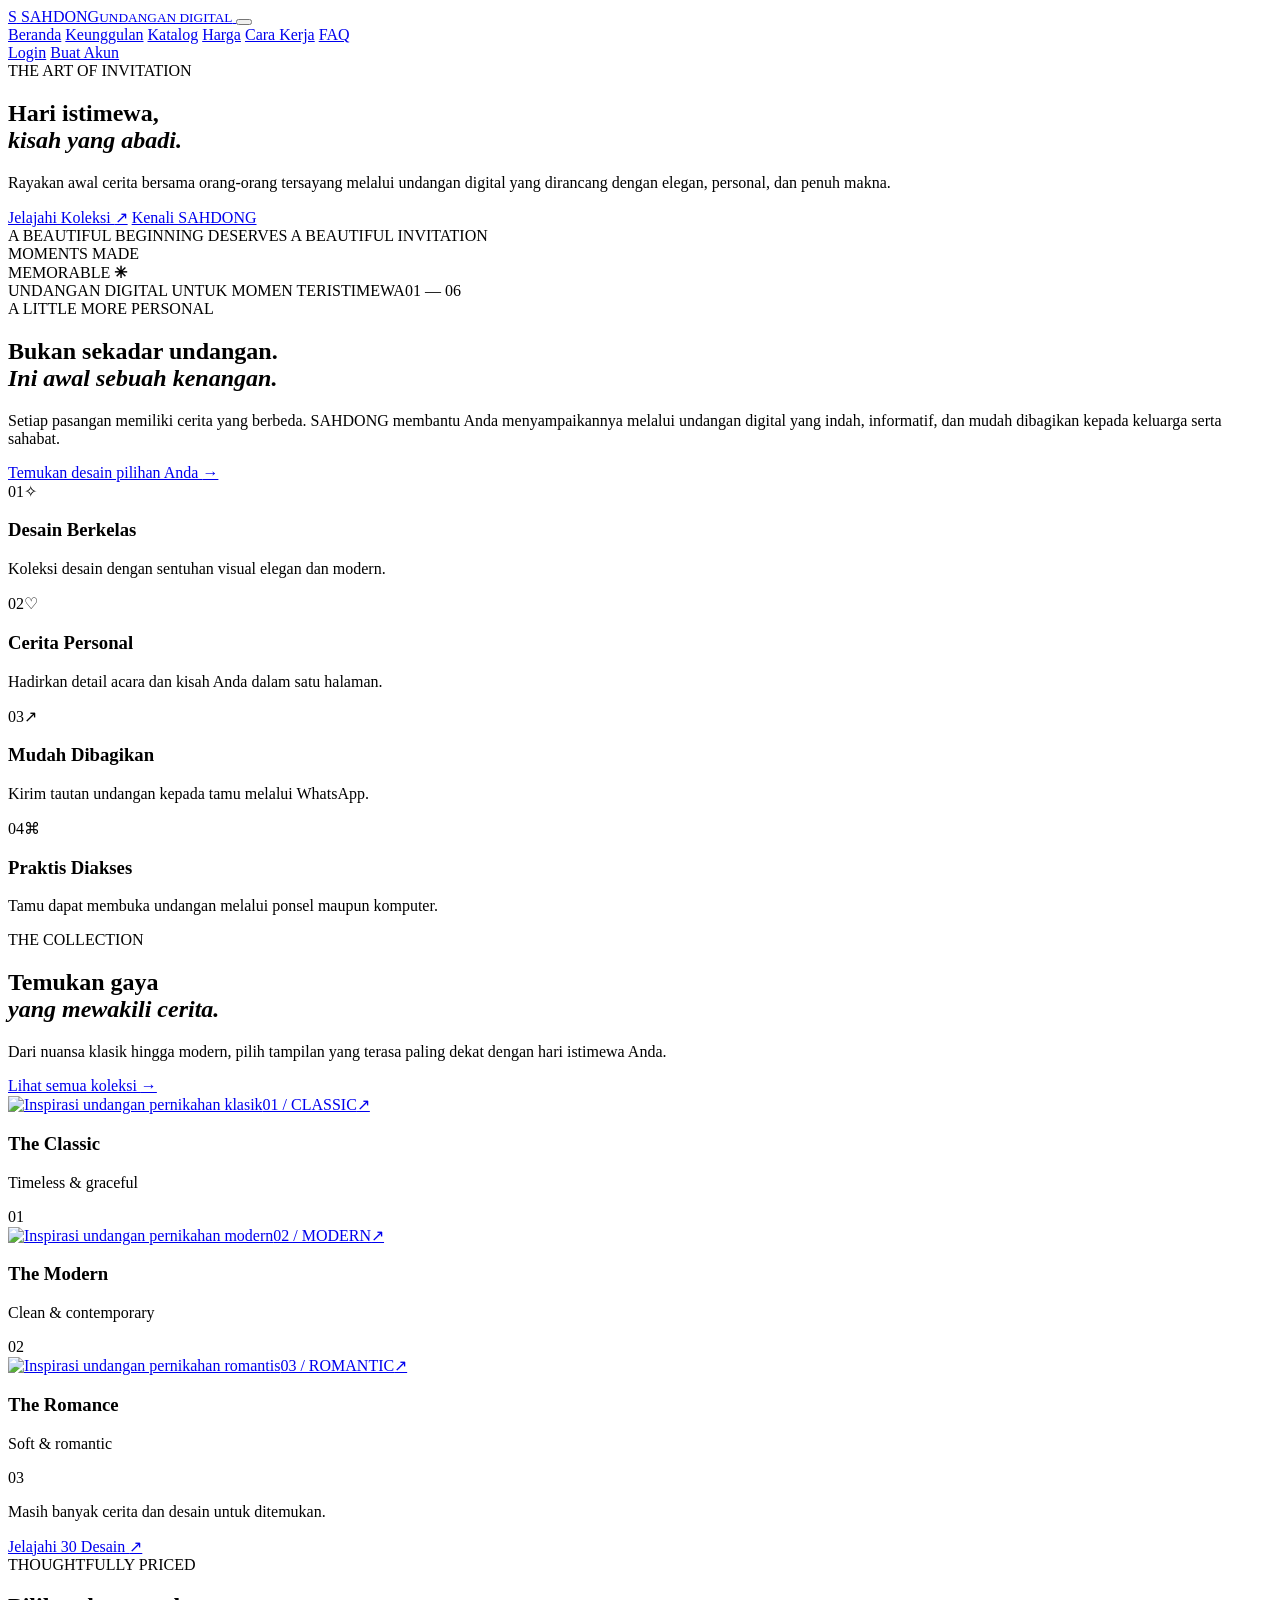
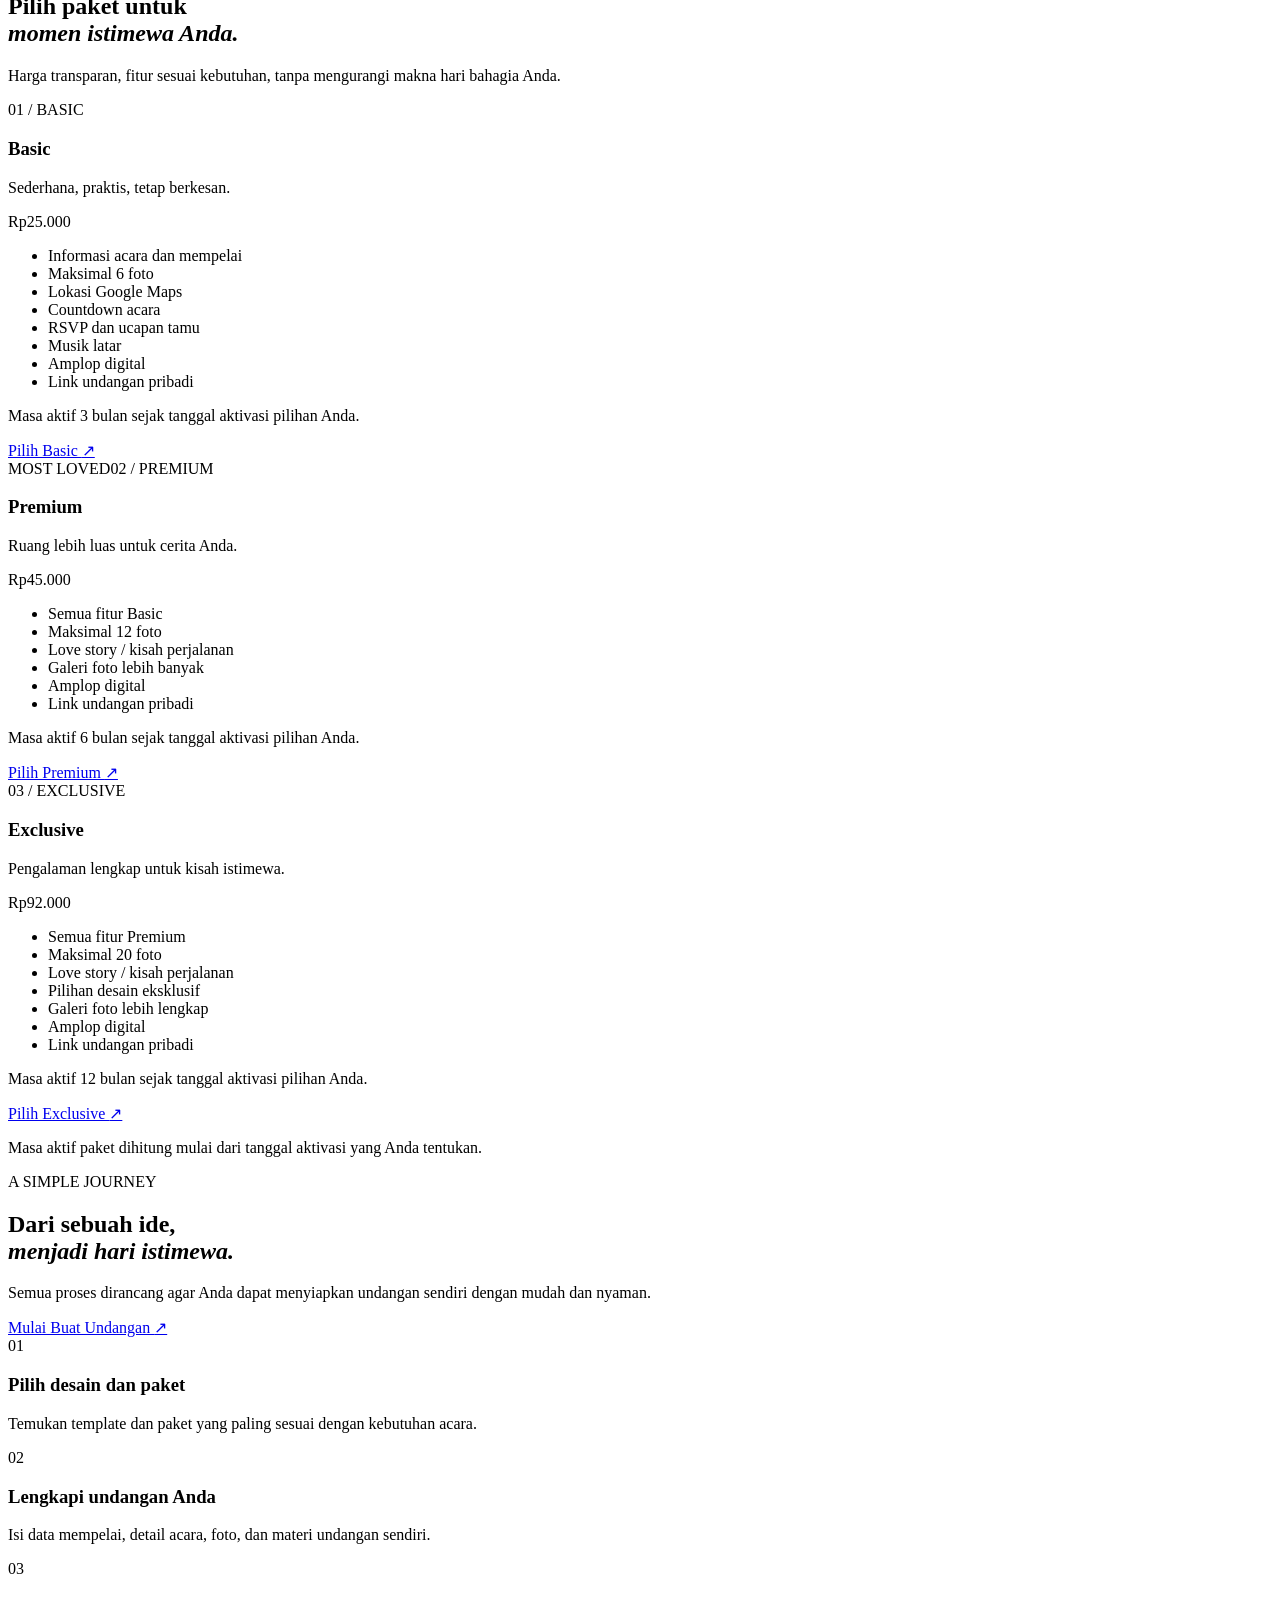
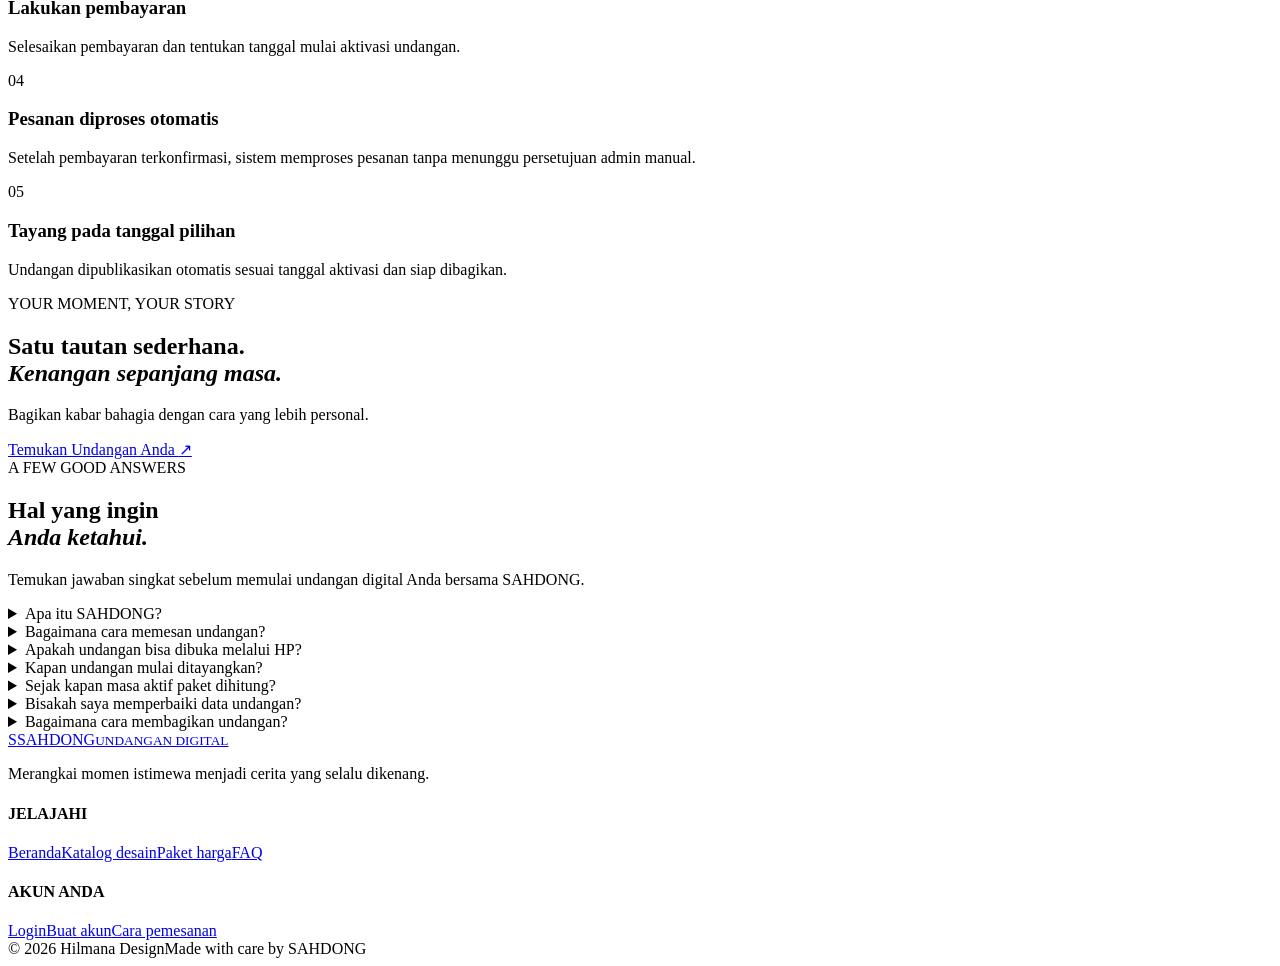
==== commit c53b35c3: "Add files via upload" ====
--- a/public/index.html
+++ b/public/index.html
@@ -1,436 +1,148 @@
-
 <!DOCTYPE html>
 <html lang="id">
 <head>
   <meta charset="UTF-8">
-  <meta name="viewport" content="width=device-width, initial-scale=1">
+  <meta name="viewport" content="width=device-width, initial-scale=1.0">
   <meta name="theme-color" content="#f7f3eb">
-  <title>Login - SAHDONG</title>
-
+  <meta name="description" content="SAHDONG menyediakan undangan digital pernikahan yang elegan, personal, dan mudah dibagikan. Pilih desain Basic, Premium, atau Exclusive.">
+  <title>SAHDONG — The Art of Invitation</title>
   <link rel="preconnect" href="https://fonts.googleapis.com">
   <link rel="preconnect" href="https://fonts.gstatic.com" crossorigin>
-  <link href="https://fonts.googleapis.com/css2?family=DM+Sans:wght@400;500;600;700&family=Playfair+Display:wght@500;600;700&display=swap" rel="stylesheet">
+  <link href="https://fonts.googleapis.com/css2?family=DM+Sans:wght@400;500;600;700&family=Playfair+Display:ital,wght@0,500;0,600;0,700;1,500;1,600&display=swap" rel="stylesheet">
+  <link rel="stylesheet" href="/assets/css/style.css?v=20261126-luxury">
+</head>
+<body>
+  <header class="site-header">
+    <div class="container nav-wrap">
+      <a class="brand" href="#beranda" aria-label="SAHDONG Beranda">
+        <span class="brand-mark">S</span>
+        <span class="brand-name">SAHDONG<small>UNDANGAN DIGITAL</small></span>
+      </a>
+      <button class="menu-toggle" id="menuToggle" aria-label="Buka menu" aria-expanded="false" aria-controls="mainNav">
+        <span></span><span></span><span></span>
+      </button>
+      <nav class="main-nav" id="mainNav" aria-label="Navigasi utama">
+        <a href="#beranda">Beranda</a>
+        <a href="#keunggulan">Keunggulan</a>
+        <a href="#katalog">Katalog</a>
+        <a href="#harga">Harga</a>
+        <a href="#cara-kerja">Cara Kerja</a>
+        <a href="#faq">FAQ</a>
+        <div class="nav-actions">
+          <a class="nav-login" href="/login.html">Login</a>
+          <a class="nav-register" href="/register.html">Buat Akun</a>
+        </div>
+      </nav>
+    </div>
+  </header>
 
-  <style>
-    :root {
-      --ink: #26362f;
-      --ink-deep: #1d2d27;
-      --gold: #b89a68;
-      --gold-light: #d9c49c;
-      --paper: #f7f3eb;
-      --paper-deep: #eee8dc;
-      --white: #fffdf9;
-      --text: #4e554f;
-      --muted: #85877f;
-      --line: #e3dccf;
-    }
+  <main>
+    <section class="hero" id="beranda">
+      <div class="hero-shade"></div>
+      <div class="hero-ornament ornament-one"></div>
+      <div class="container hero-inner">
+        <div class="hero-copy">
+          <span class="eyebrow eyebrow-light"><i></i> THE ART OF INVITATION</span>
+          <h1>Hari istimewa,<br><em>kisah yang abadi.</em></h1>
+          <p>Rayakan awal cerita bersama orang-orang tersayang melalui undangan digital yang dirancang dengan elegan, personal, dan penuh makna.</p>
+          <div class="hero-actions">
+            <a href="/template/index.html" class="btn btn-gold">Jelajahi Koleksi <span>↗</span></a>
+            <a href="#cara-kerja" class="btn btn-ghost">Kenali SAHDONG</a>
+          </div>
+          <div class="hero-caption"><span></span> A BEAUTIFUL BEGINNING DESERVES A BEAUTIFUL INVITATION</div>
+        </div>
+        <div class="hero-side-note">MOMENTS MADE<br>MEMORABLE <b>✳</b></div>
+      </div>
+      <div class="hero-bottom"><span>UNDANGAN DIGITAL UNTUK MOMEN TERISTIMEWA</span><span>01 — 06</span></div>
+    </section>
 
-    * {
-      box-sizing: border-box;
-    }
-
-    body {
-      margin: 0;
-      min-height: 100vh;
-      padding: 28px 18px;
-      display: flex;
-      align-items: center;
-      justify-content: center;
-      background:
-        radial-gradient(ellipse at top left, #fffdf9 0%, transparent 45%),
-        linear-gradient(135deg, var(--paper), var(--paper-deep));
-      color: var(--text);
-      font-family: "DM Sans", sans-serif;
-    }
-
-    .page {
-      width: 100%;
-      max-width: 460px;
-    }
-
-    .back-link {
-      display: inline-flex;
-      align-items: center;
-      gap: 8px;
-      margin-bottom: 20px;
-      color: var(--ink);
-      text-decoration: none;
-      font-size: 13px;
-      font-weight: 600;
-    }
-
-    .back-link:hover {
-      color: var(--gold);
-    }
-
-    .card {
-      position: relative;
-      overflow: hidden;
-      padding: 44px 42px 36px;
-      background: var(--white);
-      border: 1px solid rgba(184,154,104,.28);
-      border-radius: 18px;
-      box-shadow: 0 18px 55px rgba(38,54,47,.09);
-    }
-
-    .card::before {
-      content: "";
-      position: absolute;
-      top: 0;
-      left: 0;
-      width: 100%;
-      height: 4px;
-      background: linear-gradient(
-        90deg,
-        var(--gold-light),
-        var(--gold),
-        var(--gold-light)
-      );
-    }
-
-    .brand {
-      text-align: center;
-      margin-bottom: 32px;
-    }
-
-    .brand-mark {
-      display: inline-flex;
-      align-items: center;
-      justify-content: center;
-      width: 48px;
-      height: 48px;
-      margin-bottom: 13px;
-      border: 1px solid var(--gold);
-      border-radius: 50%;
-      color: var(--gold);
-      font-family: "Playfair Display", serif;
-      font-size: 23px;
-    }
-
-    .brand h1 {
-      margin: 0;
-      color: var(--ink);
-      font-family: "Playfair Display", serif;
-      font-size: 31px;
-      font-weight: 600;
-      letter-spacing: 3px;
-    }
-
-    .brand p {
-      margin: 9px 0 0;
-      color: var(--muted);
-      font-size: 12px;
-      letter-spacing: 2px;
-      text-transform: uppercase;
-    }
-
-    .heading {
-      margin-bottom: 27px;
-      text-align: center;
-    }
-
-    .heading h2 {
-      margin: 0 0 8px;
-      color: var(--ink);
-      font-family: "Playfair Display", serif;
-      font-size: 25px;
-      font-weight: 600;
-    }
-
-    .heading p {
-      margin: 0;
-      color: var(--muted);
-      font-size: 13px;
-      line-height: 1.7;
-    }
-
-    .form-group {
-      margin-bottom: 19px;
-    }
-
-    label {
-      display: block;
-      margin-bottom: 8px;
-      color: var(--ink);
-      font-size: 13px;
-      font-weight: 600;
-    }
-
-    .input-wrap {
-      position: relative;
-    }
-
-    input {
-      width: 100%;
-      min-height: 49px;
-      padding: 13px 15px;
-      border: 1px solid var(--line);
-      border-radius: 9px;
-      outline: none;
-      background: #fffefa;
-      color: var(--ink);
-      font: inherit;
-      font-size: 14px;
-      transition: border-color .2s, box-shadow .2s;
-    }
-
-    input:focus {
-      border-color: var(--gold);
-      box-shadow: 0 0 0 3px rgba(184,154,104,.13);
-    }
-
-    input::placeholder {
-      color: #aaa69d;
-    }
-
-    .password-input {
-      padding-right: 76px;
-    }
-
-    .toggle-password {
-      position: absolute;
-      top: 50%;
-      right: 12px;
-      transform: translateY(-50%);
-      padding: 5px;
-      border: 0;
-      background: transparent;
-      color: var(--muted);
-      font-family: inherit;
-      font-size: 11px;
-      font-weight: 600;
-      cursor: pointer;
-    }
-
-    .toggle-password:hover {
-      color: var(--gold);
-    }
-
-    .submit-button {
-      width: 100%;
-      min-height: 51px;
-      margin-top: 9px;
-      border: 0;
-      border-radius: 9px;
-      background: var(--ink-deep);
-      color: white;
-      font-family: inherit;
-      font-size: 14px;
-      font-weight: 700;
-      letter-spacing: .5px;
-      cursor: pointer;
-      transition: background .2s, transform .2s;
-    }
-
-    .submit-button:hover {
-      background: #344b40;
-      transform: translateY(-1px);
-    }
-
-    .submit-button:disabled {
-      opacity: .65;
-      cursor: not-allowed;
-      transform: none;
-    }
-
-    #message {
-      display: none;
-      margin-top: 17px;
-      padding: 12px 14px;
-      border-radius: 8px;
-      font-size: 13px;
-      line-height: 1.6;
-    }
-
-    #message.success {
-      display: block;
-      background: #edf5ee;
-      color: #28633c;
-    }
-
-    #message.error {
-      display: block;
-      background: #fbefed;
-      color: #a13d35;
-    }
-
-    .footer {
-      margin-top: 25px;
-      padding-top: 21px;
-      border-top: 1px solid var(--line);
-      text-align: center;
-      font-size: 13px;
-      line-height: 1.8;
-    }
-
-    .footer a {
-      color: var(--ink);
-      font-weight: 700;
-      text-decoration: none;
-    }
-
-    .footer a:hover {
-      color: var(--gold);
-    }
-
-    .copyright {
-      margin-top: 22px;
-      color: var(--muted);
-      font-size: 11px;
-      text-align: center;
-      letter-spacing: .3px;
-    }
-
-    @media (max-width: 480px) {
-      body {
-        padding: 18px 14px;
-      }
-
-      .card {
-        padding: 35px 23px 29px;
-        border-radius: 15px;
-      }
-
-      .brand h1 {
-        font-size: 28px;
-      }
-
-      .heading h2 {
-        font-size: 23px;
-      }
-    }
-  </style>
-</head>
-
-<body>
-  <main class="page">
-    <a href="/" class="back-link">
-      ← Kembali ke Beranda
-    </a>
-
-    <section class="card">
-      <header class="brand">
-        <div class="brand-mark">S</div>
-        <h1>SAHDONG</h1>
-        <p>Digital Wedding Invitation</p>
-      </header>
-
-      <div class="heading">
-        <h2>Selamat Datang</h2>
-        <p>Silakan masuk untuk mengelola undangan digital Anda.</p>
+    <section class="intro section-space" id="keunggulan">
+      <div class="container intro-grid">
+        <div class="intro-heading">
+          <span class="eyebrow">A LITTLE MORE PERSONAL</span>
+          <h2>Bukan sekadar undangan.<br><em>Ini awal sebuah kenangan.</em></h2>
+        </div>
+        <div class="intro-copy">
+          <p>Setiap pasangan memiliki cerita yang berbeda. SAHDONG membantu Anda menyampaikannya melalui undangan digital yang indah, informatif, dan mudah dibagikan kepada keluarga serta sahabat.</p>
+          <a class="text-link" href="/template/index.html">Temukan desain pilihan Anda <span>→</span></a>
+        </div>
       </div>
-
-      <form id="loginForm">
-        <div class="form-group">
-          <label for="email">Alamat Email</label>
-          <input
-            id="email"
-            type="email"
-            placeholder="nama@email.com"
-            required
-            autocomplete="username"
-          >
-        </div>
-
-        <div class="form-group">
-          <label for="password">Password</label>
-          <div class="input-wrap">
-            <input
-              class="password-input"
-              id="password"
-              type="password"
-              placeholder="Masukkan password"
-              required
-              autocomplete="current-password"
-            >
-            <button
-              class="toggle-password"
-              id="togglePassword"
-              type="button"
-              aria-label="Tampilkan password"
-            >Lihat</button>
-          </div>
-        </div>
-
-        <button id="submitButton" class="submit-button" type="submit">
-          Masuk ke Akun
-        </button>
-      </form>
-
-      <div id="message" role="status" aria-live="polite"></div>
-
-      <div class="footer">
-        Belum memiliki akun?
-        <a href="/register.html">Buat Akun Sekarang</a>
+      <div class="container feature-grid">
+        <article class="feature-card"><span class="feature-number">01</span><span class="feature-symbol">✧</span><h3>Desain Berkelas</h3><p>Koleksi desain dengan sentuhan visual elegan dan modern.</p></article>
+        <article class="feature-card"><span class="feature-number">02</span><span class="feature-symbol">♡</span><h3>Cerita Personal</h3><p>Hadirkan detail acara dan kisah Anda dalam satu halaman.</p></article>
+        <article class="feature-card"><span class="feature-number">03</span><span class="feature-symbol">↗</span><h3>Mudah Dibagikan</h3><p>Kirim tautan undangan kepada tamu melalui WhatsApp.</p></article>
+        <article class="feature-card"><span class="feature-number">04</span><span class="feature-symbol">⌘</span><h3>Praktis Diakses</h3><p>Tamu dapat membuka undangan melalui ponsel maupun komputer.</p></article>
       </div>
     </section>
 
-    <div class="copyright">
-      © 2026 Hilmana Design
-    </div>
+    <section class="catalog-section section-space" id="katalog">
+      <div class="container">
+        <div class="section-heading">
+          <div><span class="eyebrow">THE COLLECTION</span><h2>Temukan gaya<br><em>yang mewakili cerita.</em></h2></div>
+          <div class="section-heading-side"><p>Dari nuansa klasik hingga modern, pilih tampilan yang terasa paling dekat dengan hari istimewa Anda.</p><a class="text-link" href="/template/index.html">Lihat semua koleksi <span>→</span></a></div>
+        </div>
+        <div class="catalog-grid">
+          <article class="template-card">
+            <a class="template-image" href="/template/index.html#basic"><img src="https://images.unsplash.com/photo-1519741497674-611481863552?auto=format&fit=crop&w=1000&q=85" alt="Inspirasi undangan pernikahan klasik" loading="lazy"><span class="template-tag">01 / CLASSIC</span><span class="image-arrow">↗</span></a>
+            <div class="template-info"><div><h3>The Classic</h3><p>Timeless &amp; graceful</p></div><span>01</span></div>
+          </article>
+          <article class="template-card template-card-raised">
+            <a class="template-image" href="/template/index.html#premium"><img src="https://images.unsplash.com/photo-1511285560929-80b456fea0bc?auto=format&fit=crop&w=1000&q=85" alt="Inspirasi undangan pernikahan modern" loading="lazy"><span class="template-tag">02 / MODERN</span><span class="image-arrow">↗</span></a>
+            <div class="template-info"><div><h3>The Modern</h3><p>Clean &amp; contemporary</p></div><span>02</span></div>
+          </article>
+          <article class="template-card">
+            <a class="template-image" href="/template/index.html#exclusive"><img src="https://images.unsplash.com/photo-1519225421980-715cb0215aed?auto=format&fit=crop&w=1000&q=85" alt="Inspirasi undangan pernikahan romantis" loading="lazy"><span class="template-tag">03 / ROMANTIC</span><span class="image-arrow">↗</span></a>
+            <div class="template-info"><div><h3>The Romance</h3><p>Soft &amp; romantic</p></div><span>03</span></div>
+          </article>
+        </div>
+        <div class="catalog-foot"><p>Masih banyak cerita dan desain untuk ditemukan.</p><a href="/template/index.html" class="btn btn-dark">Jelajahi 30 Desain <span>↗</span></a></div>
+      </div>
+    </section>
+
+    <section class="pricing-section section-space" id="harga">
+      <div class="container">
+        <div class="section-heading centered"><span class="eyebrow">THOUGHTFULLY PRICED</span><h2>Pilih paket untuk<br><em>momen istimewa Anda.</em></h2><p>Harga transparan, fitur sesuai kebutuhan, tanpa mengurangi makna hari bahagia Anda.</p></div>
+        <div class="pricing-grid">
+          <article class="price-card"><span class="price-index">01 / BASIC</span><h3>Basic</h3><p class="price-desc">Sederhana, praktis, tetap berkesan.</p><div class="price">Rp25.000</div><div class="price-rule"></div><ul><li>Informasi acara dan mempelai</li><li>Maksimal 6 foto</li><li>Lokasi Google Maps</li><li>Countdown acara</li><li>RSVP dan ucapan tamu</li><li>Musik latar</li><li>Amplop digital</li><li>Link undangan pribadi</li></ul><p class="validity">Masa aktif 3 bulan sejak tanggal aktivasi pilihan Anda.</p><a href="/template/index.html#basic" class="btn btn-outline-dark">Pilih Basic <span>↗</span></a></article>
+          <article class="price-card price-featured"><span class="popular-label">MOST LOVED</span><span class="price-index">02 / PREMIUM</span><h3>Premium</h3><p class="price-desc">Ruang lebih luas untuk cerita Anda.</p><div class="price">Rp45.000</div><div class="price-rule"></div><ul><li>Semua fitur Basic</li><li>Maksimal 12 foto</li><li>Love story / kisah perjalanan</li><li>Galeri foto lebih banyak</li><li>Amplop digital</li><li>Link undangan pribadi</li></ul><p class="validity">Masa aktif 6 bulan sejak tanggal aktivasi pilihan Anda.</p><a href="/template/index.html#premium" class="btn btn-gold">Pilih Premium <span>↗</span></a></article>
+          <article class="price-card"><span class="price-index">03 / EXCLUSIVE</span><h3>Exclusive</h3><p class="price-desc">Pengalaman lengkap untuk kisah istimewa.</p><div class="price">Rp92.000</div><div class="price-rule"></div><ul><li>Semua fitur Premium</li><li>Maksimal 20 foto</li><li>Love story / kisah perjalanan</li><li>Pilihan desain eksklusif</li><li>Galeri foto lebih lengkap</li><li>Amplop digital</li><li>Link undangan pribadi</li></ul><p class="validity">Masa aktif 12 bulan sejak tanggal aktivasi pilihan Anda.</p><a href="/template/index.html#exclusive" class="btn btn-outline-dark">Pilih Exclusive <span>↗</span></a></article>
+        </div>
+        <p class="pricing-note">Masa aktif paket dihitung mulai dari tanggal aktivasi yang Anda tentukan.</p>
+      </div>
+    </section>
+
+    <section class="process-section section-space" id="cara-kerja">
+      <div class="container process-grid">
+        <div class="process-heading"><span class="eyebrow eyebrow-light">A SIMPLE JOURNEY</span><h2>Dari sebuah ide,<br><em>menjadi hari istimewa.</em></h2><p>Semua proses dirancang agar Anda dapat menyiapkan undangan sendiri dengan mudah dan nyaman.</p><a href="/register.html" class="btn btn-gold">Mulai Buat Undangan <span>↗</span></a></div>
+        <div class="steps">
+          <article class="step"><span>01</span><div><h3>Pilih desain dan paket</h3><p>Temukan template dan paket yang paling sesuai dengan kebutuhan acara.</p></div></article>
+          <article class="step"><span>02</span><div><h3>Lengkapi undangan Anda</h3><p>Isi data mempelai, detail acara, foto, dan materi undangan sendiri.</p></div></article>
+          <article class="step"><span>03</span><div><h3>Lakukan pembayaran</h3><p>Selesaikan pembayaran dan tentukan tanggal mulai aktivasi undangan.</p></div></article>
+          <article class="step"><span>04</span><div><h3>Pesanan diproses otomatis</h3><p>Setelah pembayaran terkonfirmasi, sistem memproses pesanan tanpa menunggu persetujuan admin manual.</p></div></article>
+          <article class="step"><span>05</span><div><h3>Tayang pada tanggal pilihan</h3><p>Undangan dipublikasikan otomatis sesuai tanggal aktivasi dan siap dibagikan.</p></div></article>
+        </div>
+      </div>
+    </section>
+
+    <section class="quote-section"><div class="container quote-content"><span class="eyebrow eyebrow-light">YOUR MOMENT, YOUR STORY</span><h2>Satu tautan sederhana.<br><em>Kenangan sepanjang masa.</em></h2><p>Bagikan kabar bahagia dengan cara yang lebih personal.</p><a href="/template/index.html" class="btn btn-gold">Temukan Undangan Anda <span>↗</span></a></div></section>
+
+    <section class="faq-section section-space" id="faq">
+      <div class="container faq-grid">
+        <div class="faq-intro"><span class="eyebrow">A FEW GOOD ANSWERS</span><h2>Hal yang ingin<br><em>Anda ketahui.</em></h2><p>Temukan jawaban singkat sebelum memulai undangan digital Anda bersama SAHDONG.</p></div>
+        <div class="faq-list">
+          <details><summary>Apa itu SAHDONG?</summary><p>SAHDONG adalah platform undangan digital untuk membantu Anda membuat dan membagikan undangan acara secara online.</p></details>
+          <details><summary>Bagaimana cara memesan undangan?</summary><p>Buat akun, pilih desain dan paket, lalu lengkapi informasi acara serta materi undangan melalui akun Anda.</p></details>
+          <details><summary>Apakah undangan bisa dibuka melalui HP?</summary><p>Ya. Halaman undangan dirancang agar dapat diakses melalui ponsel maupun komputer.</p></details>
+          <details><summary>Kapan undangan mulai ditayangkan?</summary><p>Setelah pembayaran terkonfirmasi, pesanan diproses otomatis dan undangan dijadwalkan tayang pada tanggal aktivasi yang Anda pilih.</p></details>
+          <details><summary>Sejak kapan masa aktif paket dihitung?</summary><p>Masa aktif dihitung sejak tanggal aktivasi pilihan Anda: Basic 3 bulan, Premium 6 bulan, dan Exclusive 12 bulan.</p></details>
+          <details><summary>Bisakah saya memperbaiki data undangan?</summary><p>Anda dapat mengelola dan memperbaiki data undangan melalui editor akun sesuai fitur yang tersedia.</p></details>
+          <details><summary>Bagaimana cara membagikan undangan?</summary><p>Setelah undangan tayang, bagikan tautan pribadi melalui WhatsApp atau media sosial kepada keluarga dan sahabat.</p></details>
+        </div>
+      </div>
+    </section>
   </main>
 
-  <script>
-    const form = document.getElementById("loginForm");
-    const message = document.getElementById("message");
-    const button = document.getElementById("submitButton");
-    const passwordInput = document.getElementById("password");
-    const togglePassword = document.getElementById("togglePassword");
-
-    togglePassword.addEventListener("click", function() {
-      const isHidden = passwordInput.type === "password";
-
-      passwordInput.type = isHidden ? "text" : "password";
-      togglePassword.textContent = isHidden ? "Sembunyikan" : "Lihat";
-      togglePassword.setAttribute(
-        "aria-label",
-        isHidden ? "Sembunyikan password" : "Tampilkan password"
-      );
-    });
-
-    form.addEventListener("submit", async function(event) {
-      event.preventDefault();
-
-      message.className = "";
-      message.textContent = "";
-      button.disabled = true;
-      button.textContent = "Memproses...";
-
-      const data = {
-        email: document.getElementById("email").value.trim(),
-        password: passwordInput.value
-      };
-
-      try {
-        const response = await fetch("/api/login", {
-          method: "POST",
-          credentials: "same-origin",
-          headers: {
-            "Content-Type": "application/json"
-          },
-          body: JSON.stringify(data)
-        });
-
-        const result = await response.json();
-
-        if (!response.ok || !result.success) {
-          throw new Error(result.message || "Login gagal.");
-        }
-
-        message.className = "success";
-        message.textContent = "Login berhasil. Mengalihkan...";
-
-        window.location.href = "/dashboard.html";
-
-      } catch (error) {
-        message.className = "error";
-        message.textContent =
-          error.message || "Tidak dapat menghubungi server.";
-      } finally {
-        button.disabled = false;
-        button.textContent = "Masuk ke Akun";
-      }
-    });
-  </script>
+  <footer class="site-footer"><div class="container footer-main"><div class="footer-brand"><a class="brand brand-light" href="#beranda"><span class="brand-mark">S</span><span class="brand-name">SAHDONG<small>UNDANGAN DIGITAL</small></span></a><p>Merangkai momen istimewa menjadi cerita yang selalu dikenang.</p></div><div class="footer-links"><h4>JELAJAHI</h4><a href="#beranda">Beranda</a><a href="/template/index.html">Katalog desain</a><a href="#harga">Paket harga</a><a href="#faq">FAQ</a></div><div class="footer-links"><h4>AKUN ANDA</h4><a href="/login.html">Login</a><a href="/register.html">Buat akun</a><a href="#cara-kerja">Cara pemesanan</a></div></div><div class="container footer-bottom"><span>© <span data-year>2026</span> Hilmana Design</span><span>Made with care by SAHDONG</span></div></footer>
+  <script src="/assets/js/app.js" defer></script>
 </body>
 </html>
